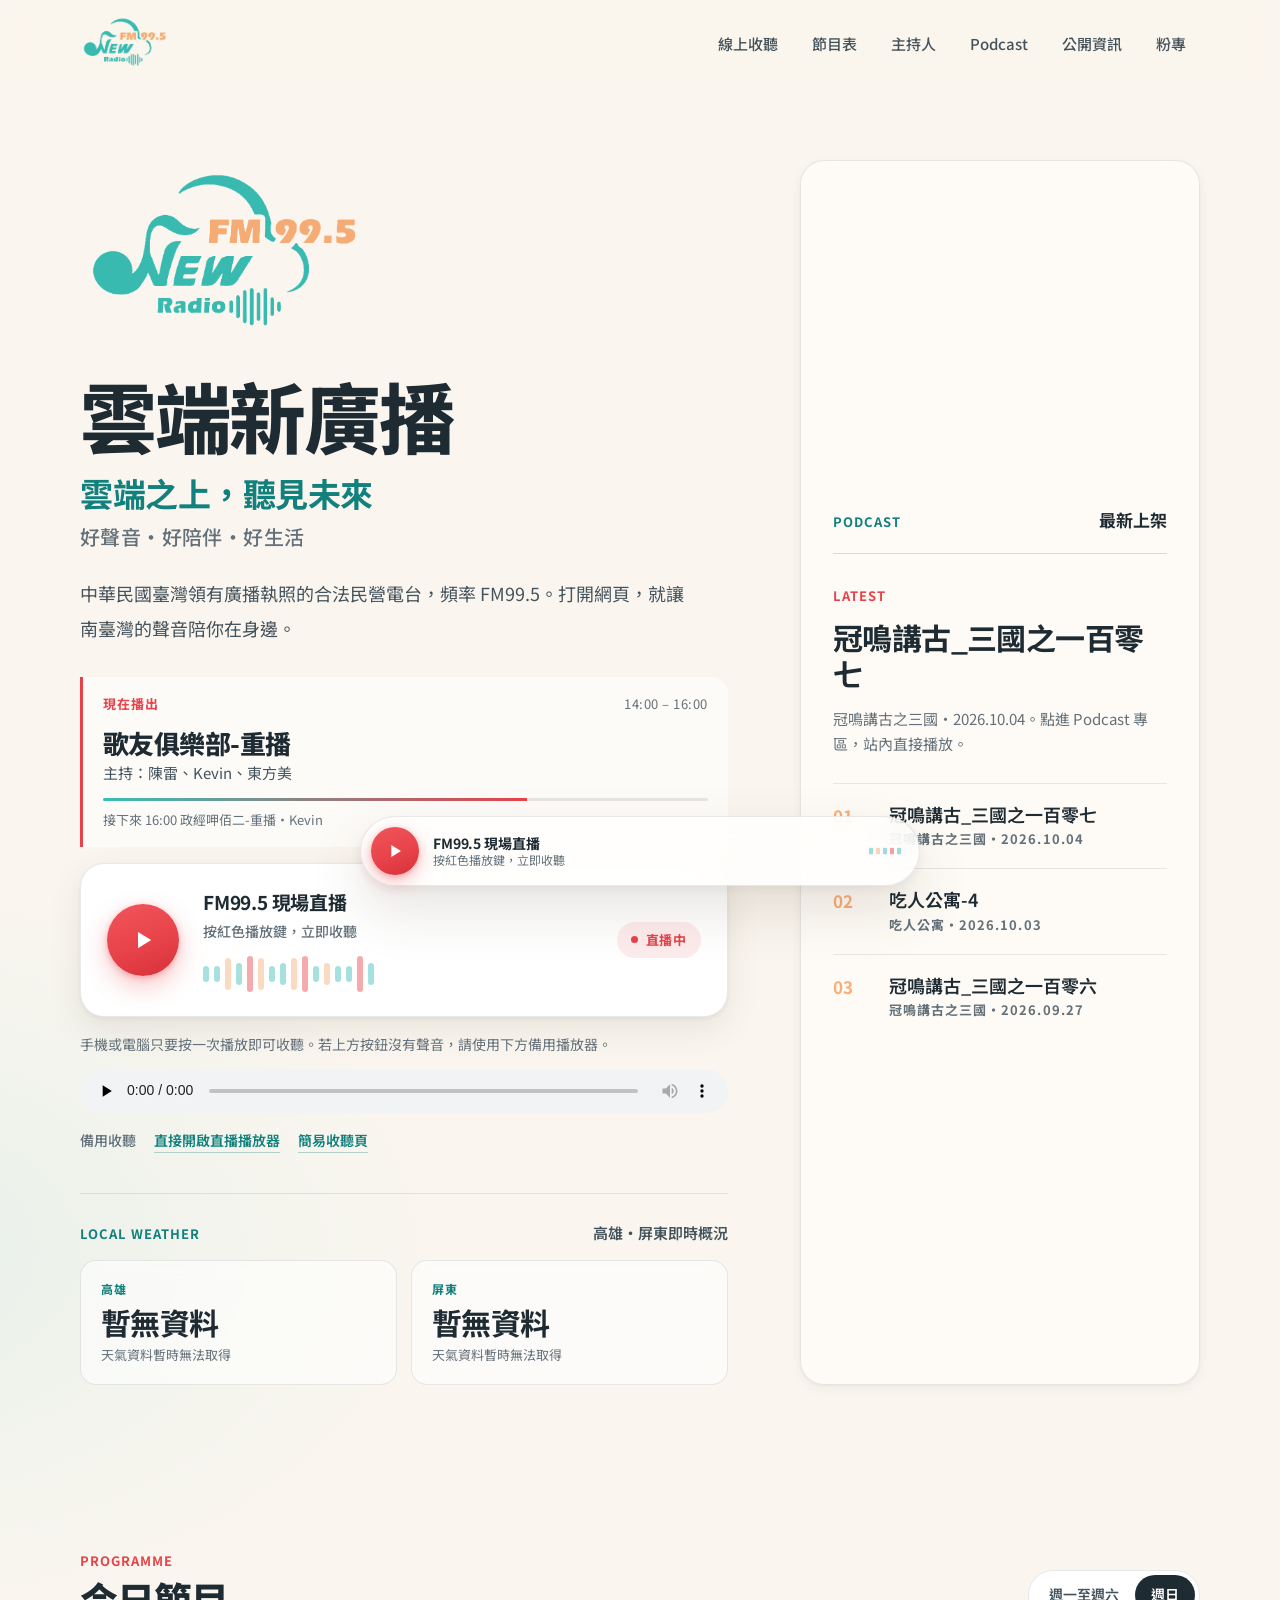
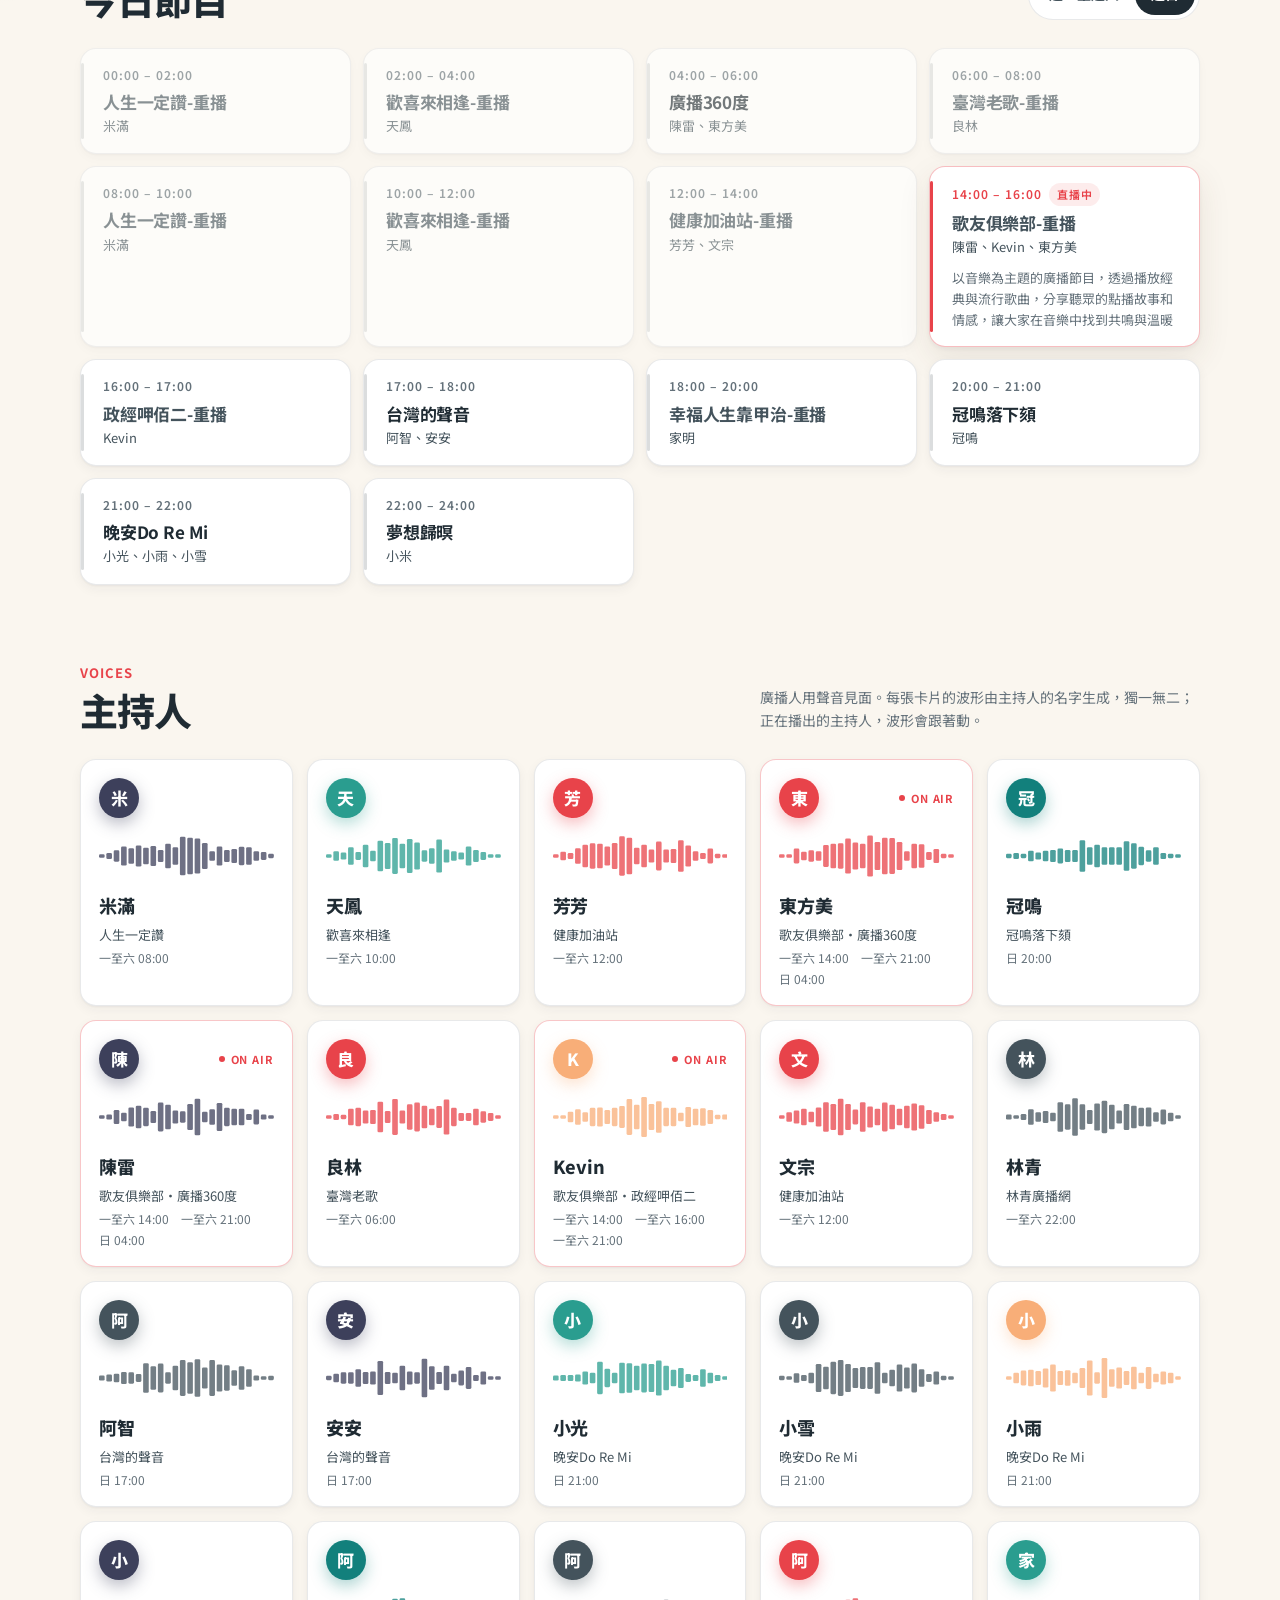
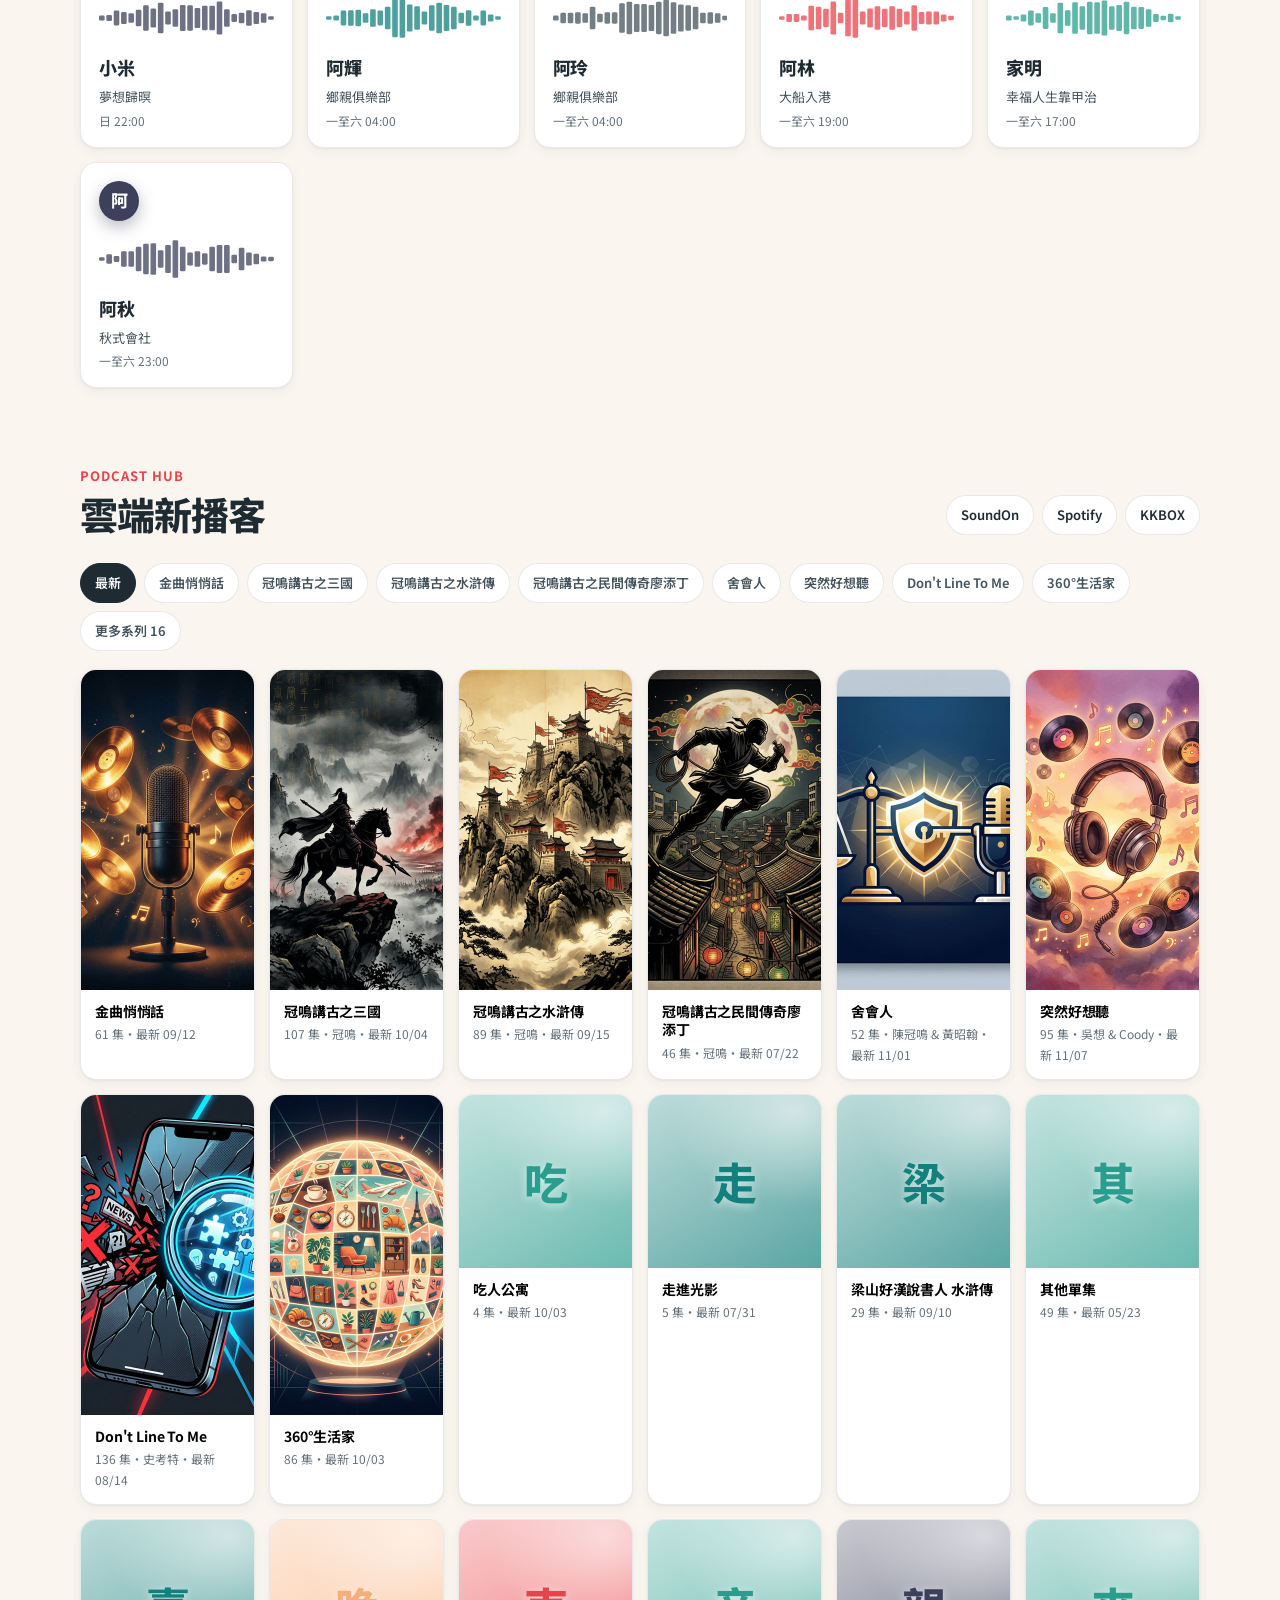
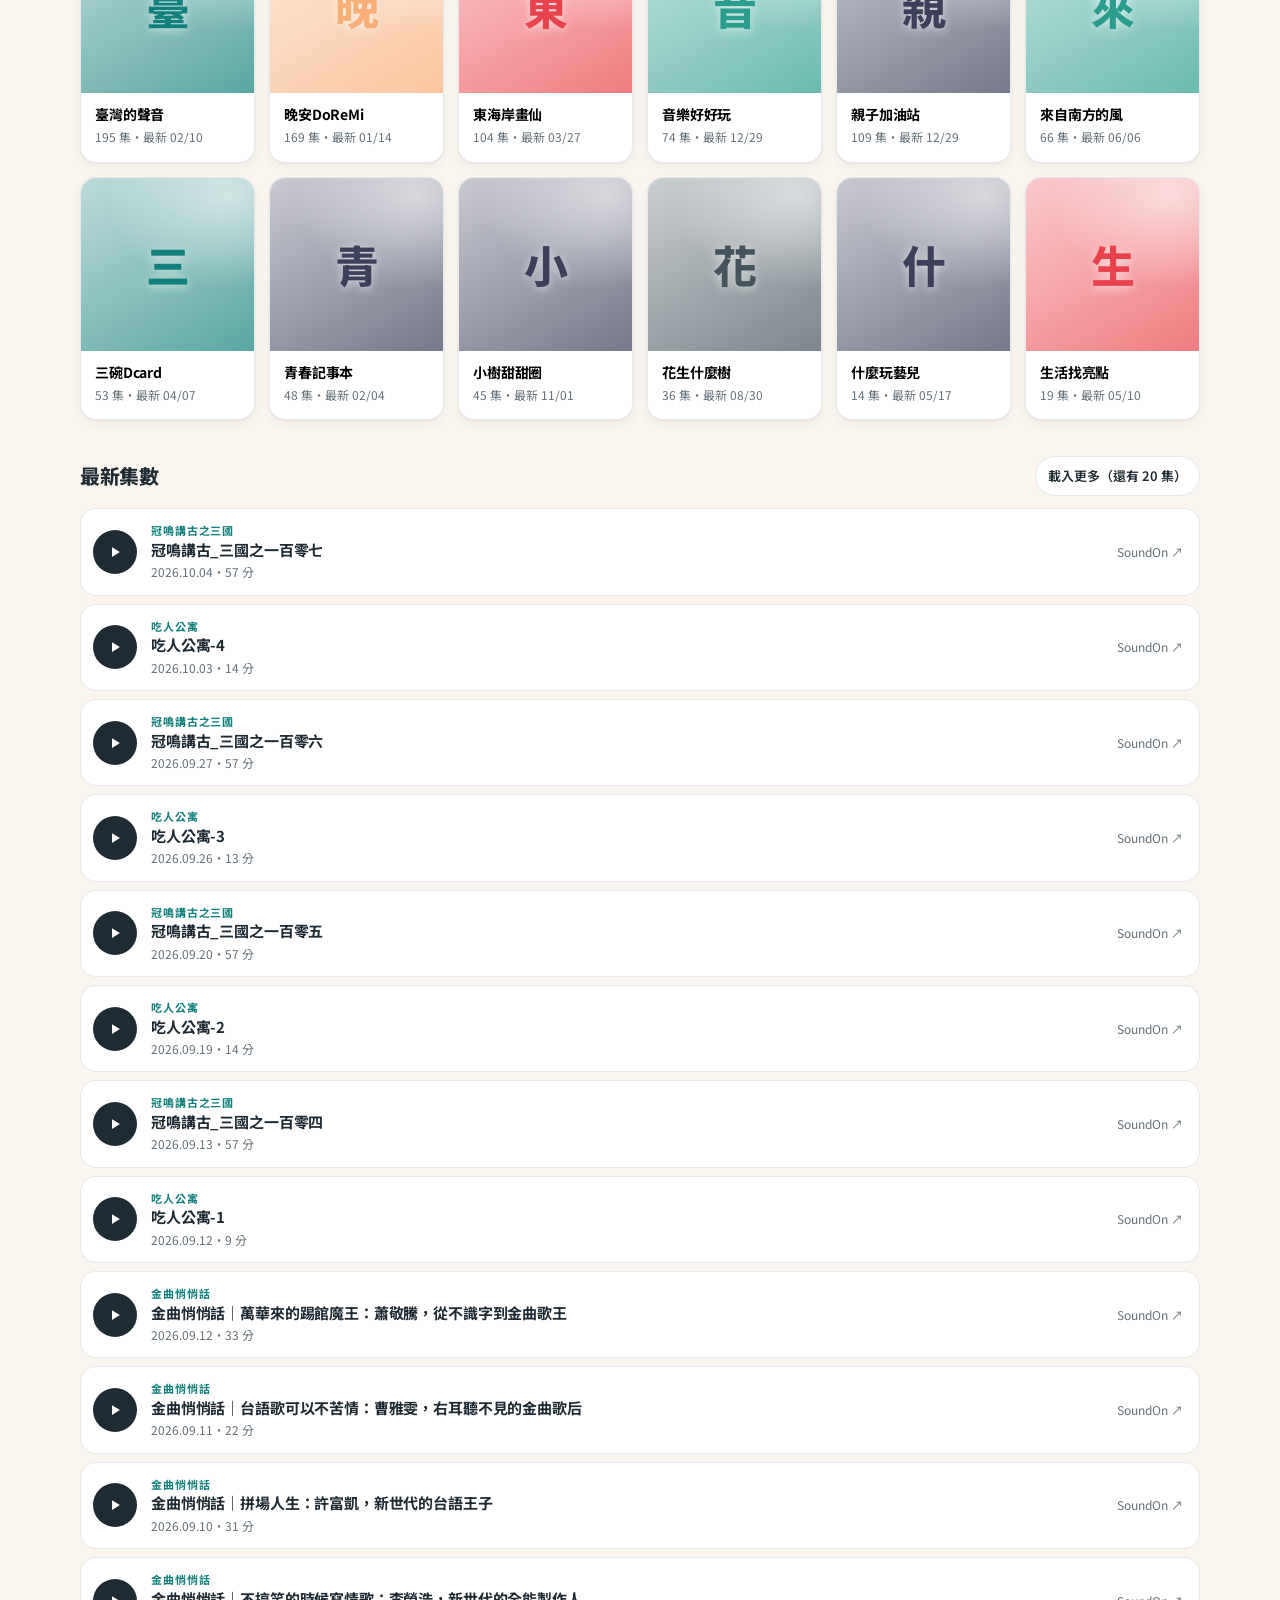
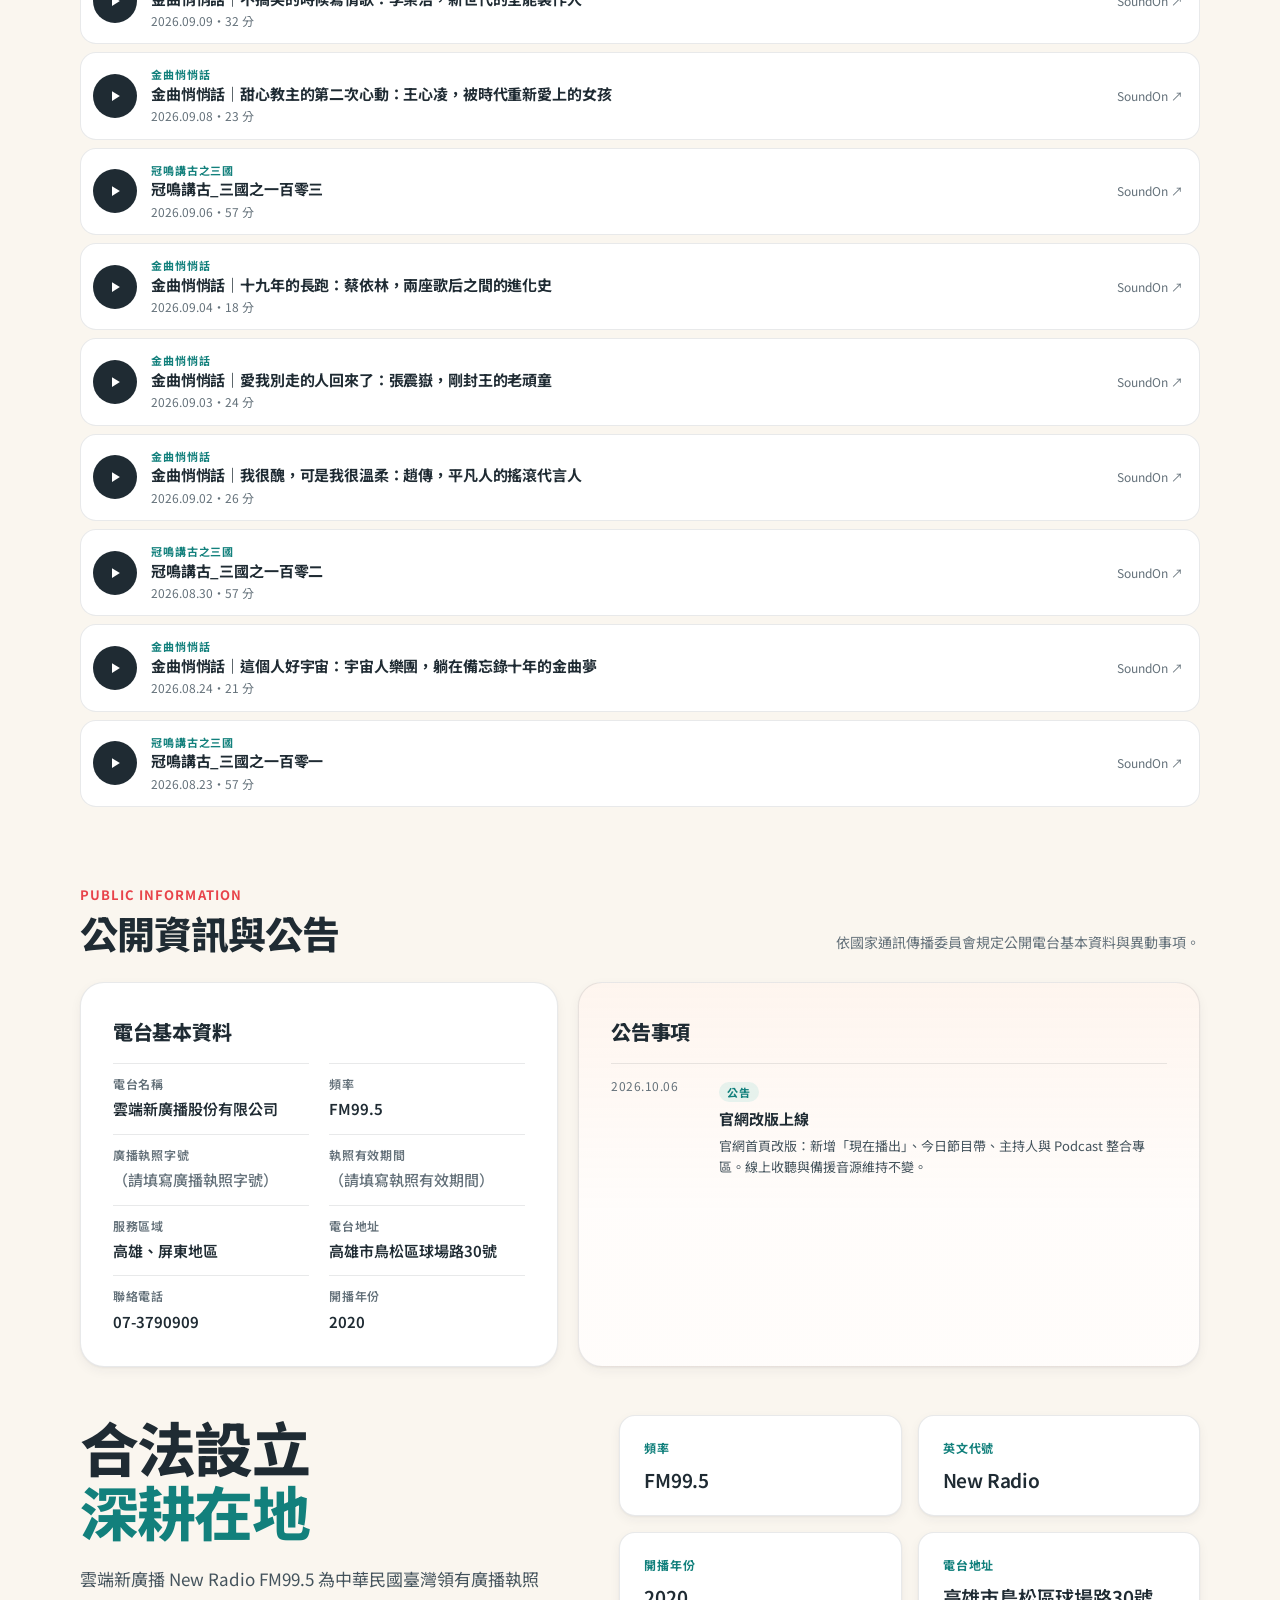
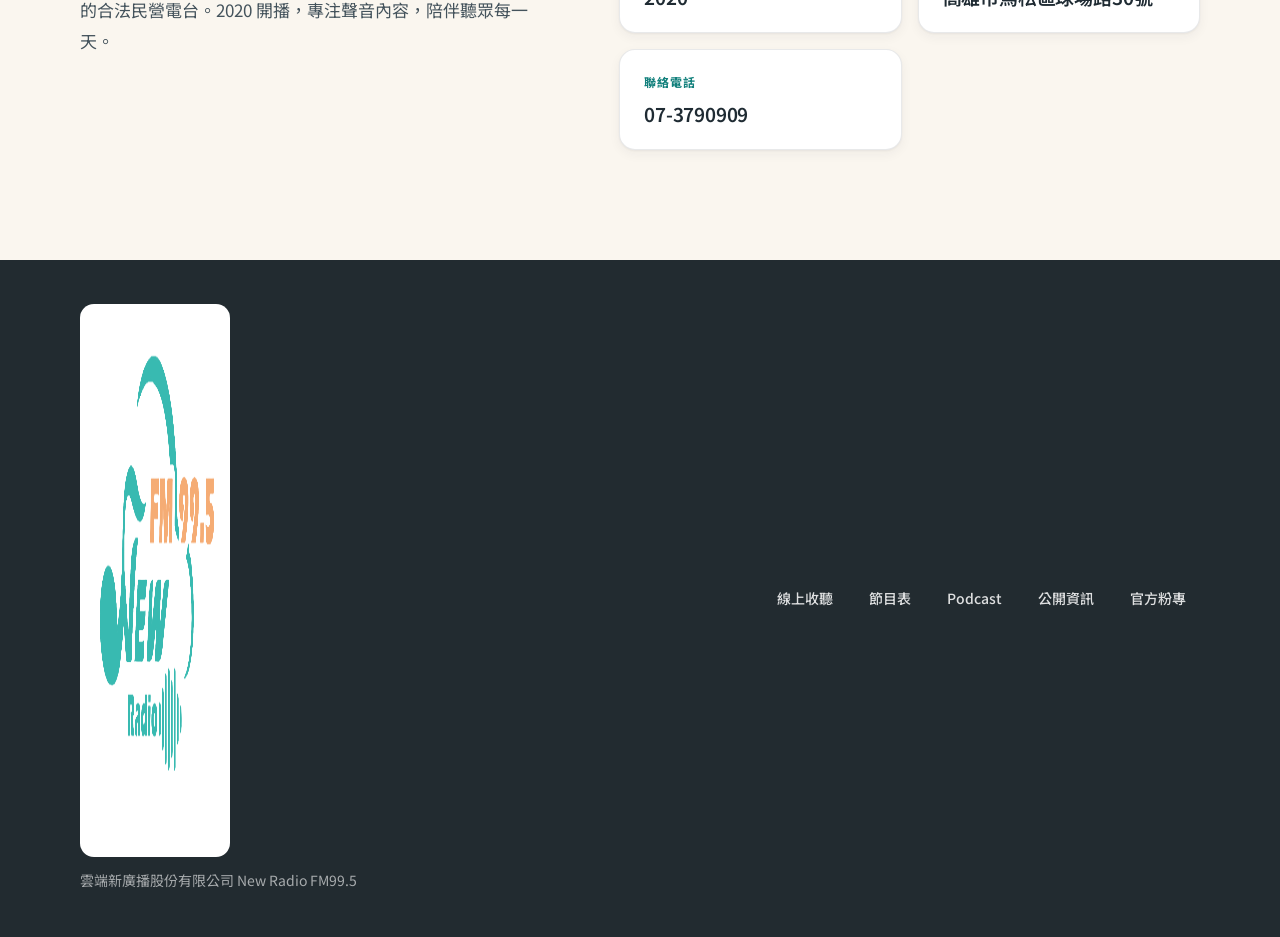
==== newradio-site/index.html @ 2667b7e4 "feat(newradio-site): redesigned FM99.5 homepage — now playing, programme, hosts, podcast hub, public" ====
<!doctype html>
<html lang="zh-Hant-TW">
<head>
  <meta charset="utf-8">
  <meta name="viewport" content="width=device-width, initial-scale=1, viewport-fit=cover">
  <meta name="theme-color" content="#faf6ef">
  <link rel="canonical" href="https://www.newradio.com.tw/">
  <title>雲端新廣播 FM99.5｜New Radio 線上收聽、節目表、Podcast</title>
  <meta name="description" content="雲端新廣播 New Radio FM99.5，臺灣合法民營廣播電台。線上收聽現場直播、查看今日節目與主持人、收聽雲端新播客全部節目。">
  <meta property="og:title" content="雲端新廣播 FM99.5｜New Radio">
  <meta property="og:description" content="好聲音、好陪伴、好生活。線上收聽、節目表、Podcast 一站到齊。">
  <meta property="og:type" content="website">
  <meta property="og:url" content="https://www.newradio.com.tw/">
  <meta property="og:image" content="https://www.newradio.com.tw/assets/newradio-logo.png">
  <link rel="icon" href="assets/favicon.png">
  <link rel="apple-touch-icon" href="assets/newradio-logo.png">
  <link rel="manifest" href="manifest.webmanifest">
  <link rel="preload" as="image" href="assets/newradio-logo.png">
  <link rel="preload" as="fetch" href="data/schedule.json" crossorigin="anonymous">
  <link rel="preconnect" href="https://fonts.googleapis.com">
  <link rel="preconnect" href="https://fonts.gstatic.com" crossorigin>
  <link rel="stylesheet" href="https://fonts.googleapis.com/css2?family=Noto+Sans+TC:wght@400;500;600;700;800&display=swap">
  <link rel="stylesheet" href="css/newradio.css?v=20261006">
  <link rel="stylesheet" href="css/newradio-kit.css?v=20261006">
  <link rel="stylesheet" href="css/site.css?v=20261006">
</head>
<body>
  <a class="skip-link" href="#listen">跳至線上收聽</a>

  <header class="site-header">
    <a class="brand" href="#top" aria-label="雲端新廣播首頁">
      <img src="assets/newradio-logo.png" alt="New Radio FM99.5 雲端新廣播" width="801" height="553" decoding="async">
    </a>
    <nav class="nav-links" aria-label="主要導覽">
      <a href="#listen">線上收聽</a>
      <a href="#schedule">節目表</a>
      <a href="#hosts">主持人</a>
      <a href="#podcast">Podcast</a>
      <a href="#notices">公開資訊</a>
      <a href="https://www.facebook.com/newradio995" target="_blank" rel="noopener">粉專</a>
    </nav>
  </header>

  <main id="top">
    <!-- ===================== Hero：收聽優先 ===================== -->
    <section class="hero section-shell" aria-labelledby="hero-title">
      <div class="hero-copy">
        <img class="hero-logo" src="assets/newradio-logo.png" alt="New Radio FM99.5" width="801" height="553" decoding="async">
        <h1 id="hero-title" data-split data-split-delay="120ms" data-split-stagger="60ms">雲端新廣播</h1>
        <p class="slogan" data-split data-split-delay="520ms" data-split-stagger="40ms">雲端之上，聽見未來</p>
        <p class="sub-slogan">好聲音・好陪伴・好生活</p>
        <p class="hero-lead">中華民國臺灣領有廣播執照的合法民營電台，頻率 FM99.5。打開網頁，就讓南臺灣的聲音陪你在身邊。</p>

        <!-- 現在播出（由 site.js 依 data/schedule.json 與台北時間填入；讀不到就隱藏） -->
        <div class="now-playing" data-now hidden>
          <div class="now-head">
            <span class="section-kicker">現在播出</span>
            <span class="now-time" data-now-time></span>
          </div>
          <strong class="now-title" data-now-title></strong>
          <span class="now-hosts" data-now-hosts></span>
          <div class="now-progress" aria-hidden="true"><span data-now-bar></span></div>
          <small class="now-next" data-now-next></small>
        </div>

        <section class="radio-player" id="listen" aria-label="雲端新廣播線上收聽播放器">
          <button class="play-button" type="button" data-play aria-label="播放線上直播">
            <svg viewBox="0 0 24 24" aria-hidden="true">
              <path class="play-icon" d="M8 5.5v13l10.5-6.5L8 5.5z"></path>
              <path class="pause-icon" d="M7 5.5h3.5v13H7v-13zm6.5 0H17v13h-3.5v-13z"></path>
            </svg>
          </button>
          <div class="player-main">
            <div class="player-title">
              <strong>FM99.5 現場直播</strong>
              <span data-status aria-live="polite">按紅色播放鍵，立即收聽</span>
            </div>
            <div class="player-bars" aria-hidden="true">
              <span></span><span></span><span></span><span></span><span></span><span></span>
              <span></span><span></span><span></span><span></span><span></span><span></span>
              <span></span><span></span><span></span><span></span>
            </div>
          </div>
          <span class="on-air">直播中</span>
          <audio data-audio preload="none" src="https://live.arthur.com.tw/"></audio>
        </section>

        <p class="listen-note">手機或電腦只要按一次播放即可收聽。若上方按鈕沒有聲音，請使用下方備用播放器。</p>
        <audio class="native-player" controls preload="none" src="https://live.arthur.com.tw/">
          您的瀏覽器不支援線上播放，請使用下方直播音源連結。
        </audio>
        <div class="stream-row">
          <span>備用收聽</span>
          <a href="https://live.arthur.com.tw/" target="_blank" rel="noopener">直接開啟直播播放器</a>
          <a href="listen.html" target="_blank" rel="noopener">簡易收聽頁</a>
        </div>

        <section class="weather-now" aria-label="高雄屏東即時天氣概況">
          <div class="weather-head">
            <span>LOCAL WEATHER</span>
            <strong>高雄・屏東即時概況</strong>
          </div>
          <div class="weather-grid" data-weather>
            <article>
              <span>高雄</span>
              <strong data-weather-temp="kaohsiung">讀取中</strong>
              <small data-weather-desc="kaohsiung">正在取得即時天氣</small>
            </article>
            <article>
              <span>屏東</span>
              <strong data-weather-temp="pingtung">讀取中</strong>
              <small data-weather-desc="pingtung">正在取得即時天氣</small>
            </article>
          </div>
        </section>
      </div>

      <div class="editorial-panel" aria-label="Podcast 與內容入口">
        <div class="editorial-head">
          <span>Podcast</span>
          <strong>最新上架</strong>
        </div>
        <a class="feature-story" href="#podcast" data-feature-podcast>
          <span>Latest</span>
          <h2>雲端新播客，全部節目一站收齊。</h2>
          <p>1,600 多集內容，直播之外，照自己的步調慢慢聽。</p>
        </a>
        <div class="story-list" data-podcast-list>
          <a href="#podcast"><span>01</span><strong>最新集數讀取中</strong><small>Latest Episodes</small></a>
        </div>
      </div>
    </section>

    <!-- ===================== 今日節目帶 ===================== -->
    <section class="section-shell schedule-section" id="schedule" aria-labelledby="schedule-title">
      <div class="section-head">
        <div>
          <span class="section-kicker">PROGRAMME</span>
          <h2 id="schedule-title">今日節目</h2>
        </div>
        <div class="day-switch" role="tablist" aria-label="選擇星期">
          <button type="button" role="tab" data-day="weekday" aria-selected="true">週一至週六</button>
          <button type="button" role="tab" data-day="sunday" aria-selected="false">週日</button>
        </div>
      </div>
      <div class="timeline" data-timeline>
        <p class="data-fallback">節目表讀取中。完整節目表亦可至 <a href="https://www.newradio.com.tw/ForApp/%E7%AF%80%E7%9B%AE%E5%96%AE/%E9%9B%B2%E7%AB%AF%E6%96%B0%E7%AF%80%E7%9B%AE%E8%A1%A8/">節目表頁面</a> 查看。</p>
      </div>
    </section>

    <!-- ===================== 主持人：聲紋卡 ===================== -->
    <section class="section-shell hosts-section" id="hosts" aria-labelledby="hosts-title">
      <div class="section-head">
        <div>
          <span class="section-kicker">VOICES</span>
          <h2 id="hosts-title">主持人</h2>
        </div>
        <p class="section-note">廣播人用聲音見面。每張卡片的波形由主持人的名字生成，獨一無二；正在播出的主持人，波形會跟著動。</p>
      </div>
      <div class="host-grid" data-hosts></div>
    </section>

    <!-- ===================== Podcast Hub ===================== -->
    <section class="section-shell podcast-section" id="podcast" aria-labelledby="podcast-title">
      <div class="section-head">
        <div>
          <span class="section-kicker">PODCAST HUB</span>
          <h2 id="podcast-title">雲端新播客</h2>
        </div>
        <div class="podcast-links">
          <a href="https://player.soundon.fm/p/049a45ff-4d3f-484a-9ee8-34ab791e17e9" target="_blank" rel="noopener">SoundOn</a>
          <a href="https://open.spotify.com/show/3bbpPQCgpPt67Ynnyu1zrX" target="_blank" rel="noopener">Spotify</a>
          <a href="https://podcast.kkbox.com/tw/channel/KtAdo76NqwOGIryURY" target="_blank" rel="noopener">KKBOX</a>
        </div>
      </div>

      <div class="podcast-player paper-card" data-pod-player hidden aria-label="Podcast 播放器">
        <img class="pod-cover" data-pod-cover alt="" width="72" height="72">
        <div class="pod-main">
          <span class="section-kicker" data-pod-show></span>
          <strong data-pod-title></strong>
          <div class="pod-controls">
            <button type="button" class="pod-btn" data-pod-back aria-label="倒退 15 秒">−15s</button>
            <button type="button" class="play-button pod-play" data-pod-toggle aria-label="播放">
              <svg viewBox="0 0 24 24" aria-hidden="true">
                <path class="play-icon" d="M8 5.5v13l10.5-6.5L8 5.5z"></path>
                <path class="pause-icon" d="M7 5.5h3.5v13H7v-13zm6.5 0H17v13h-3.5v-13z"></path>
              </svg>
            </button>
            <button type="button" class="pod-btn" data-pod-fwd aria-label="快轉 30 秒">+30s</button>
            <input type="range" class="pod-seek" data-pod-seek min="0" max="1000" value="0" aria-label="播放進度">
            <span class="pod-time" data-pod-time>0:00 / 0:00</span>
          </div>
        </div>
        <a class="pod-open" data-pod-open href="#" target="_blank" rel="noopener">在 SoundOn 開啟</a>
        <audio data-pod-audio preload="none"></audio>
      </div>

      <div class="show-tabs" role="tablist" aria-label="選擇節目" data-show-tabs>
        <button type="button" role="tab" data-show="all" aria-selected="true">最新</button>
      </div>

      <div class="show-grid" data-show-grid aria-label="節目列表"></div>

      <div class="episode-head">
        <h3 data-episode-title>最新集數</h3>
        <button type="button" class="pod-btn" data-episode-more hidden>載入更多</button>
      </div>
      <ol class="episode-list" data-episode-list>
        <li class="data-fallback">集數讀取中。亦可直接前往 <a href="https://player.soundon.fm/p/049a45ff-4d3f-484a-9ee8-34ab791e17e9" target="_blank" rel="noopener">SoundOn 收聽</a>。</li>
      </ol>
    </section>

    <!-- ===================== 公開資訊（NCC） ===================== -->
    <section class="section-shell notices-section" id="notices" aria-labelledby="notices-title">
      <div class="section-head">
        <div>
          <span class="section-kicker">PUBLIC INFORMATION</span>
          <h2 id="notices-title">公開資訊與公告</h2>
        </div>
        <p class="section-note">依國家通訊傳播委員會規定公開電台基本資料與異動事項。</p>
      </div>
      <div class="notices-grid">
        <article class="paper-card">
          <h3>電台基本資料</h3>
          <dl class="station-facts" data-station></dl>
        </article>
        <article class="paper-card peach">
          <h3>公告事項</h3>
          <ol class="notice-list" data-notices>
            <li class="data-fallback">公告讀取中。</li>
          </ol>
        </article>
      </div>
    </section>

    <!-- ===================== 關於 ===================== -->
    <section class="about-section section-shell" id="about" aria-labelledby="about-title">
      <div>
        <h2 id="about-title"><span>合法設立</span><span>深耕在地</span></h2>
        <p>雲端新廣播 New Radio FM99.5 為中華民國臺灣領有廣播執照的合法民營電台。2020 開播，專注聲音內容，陪伴聽眾每一天。</p>
      </div>
      <dl>
        <div><dt>頻率</dt><dd>FM99.5</dd></div>
        <div><dt>英文代號</dt><dd>New Radio</dd></div>
        <div><dt>開播年份</dt><dd>2020</dd></div>
        <div><dt>電台地址</dt><dd>高雄市鳥松區球場路30號</dd></div>
        <div><dt>聯絡電話</dt><dd><a href="tel:+88673790909">07-3790909</a></dd></div>
      </dl>
    </section>
  </main>

  <footer class="site-footer">
    <div class="section-shell footer-inner">
      <div>
        <img src="assets/newradio-logo.png" alt="New Radio FM99.5 雲端新廣播" width="801" height="553" loading="lazy" decoding="async">
        <p>雲端新廣播股份有限公司 New Radio FM99.5</p>
      </div>
      <nav aria-label="頁尾連結">
        <a href="#listen">線上收聽</a>
        <a href="#schedule">節目表</a>
        <a href="#podcast">Podcast</a>
        <a href="#notices">公開資訊</a>
        <a href="https://www.facebook.com/newradio995" target="_blank" rel="noopener">官方粉專</a>
      </nav>
    </div>
  </footer>

  <script src="js/newradio.js?v=20260507-live-relay"></script>
  <script src="js/ui.js?v=20260921-polish" defer></script>
  <script src="js/newradio-kit.js?v=20261006" defer></script>
  <script src="js/site.js?v=20261006" defer></script>
</body>
</html>
---- newradio-site/css/newradio.css ----
/* ==========================================================================
   雲端新廣播 New Radio FM99.5 — 2026-09 質感改版
   設計原則（apple-design skill，非模仿 Apple 官網）：
   - 字距與行高隨字級變化：大標負字距緊行高，小標微正字距，內文歸零
   - 材質分層：半透明頂欄 + 柔和多層陰影，取代粗框硬陰影
   - 互動回饋落在 pointer-down（:active 立即縮放），不等 click
   - 過場一律可被下一個狀態接手（transition 作用於 transform/opacity）
   - prefers-reduced-motion / reduced-transparency / contrast 三訊號皆有對應
   ========================================================================== */

:root {
  --paper: #faf6ef;
  --surface: #ffffff;
  --ink: #1f2b33;
  --ink-soft: #44535c;
  --muted: #64717a; /* 白底與紙底皆過 WCAG AA（4.5:1） */
  --mint: #39bdb7;
  --mint-dark: #12807c;
  --mint-tint: rgba(57, 189, 183, .10);
  --peach: #f8ae78;
  --peach-tint: rgba(248, 174, 120, .16);
  --red: #e8434a;
  --line: rgba(31, 43, 51, .10);
  --line-strong: rgba(31, 43, 51, .16);

  /* 多層柔和陰影：低擴散貼地層 + 高擴散環境層 */
  --shadow-sm: 0 1px 2px rgba(31, 43, 51, .05), 0 4px 12px rgba(31, 43, 51, .05);
  --shadow-md: 0 2px 4px rgba(31, 43, 51, .05), 0 12px 32px rgba(82, 61, 42, .10);
  --shadow-lg: 0 4px 8px rgba(31, 43, 51, .05), 0 24px 56px rgba(82, 61, 42, .14);

  /* 近似臨界阻尼彈簧的減速曲線：起步快、收尾長，無回彈 */
  --ease-spring: cubic-bezier(.22, 1, .36, 1);
  --radius-lg: 24px;
  --radius-md: 16px;
}

* {
  box-sizing: border-box;
}

html {
  scroll-behavior: smooth;
  scroll-padding-top: 104px;
}

body {
  margin: 0;
  background:
    radial-gradient(1100px 520px at 88% -6%, var(--peach-tint), transparent 62%),
    radial-gradient(1000px 620px at -12% 14%, var(--mint-tint), transparent 60%),
    var(--paper);
  color: var(--ink);
  font-family: "Noto Sans TC", "PingFang TC", "Microsoft JhengHei", system-ui, -apple-system, sans-serif;
  font-size: 17px;
  line-height: 1.7;
  -webkit-font-smoothing: antialiased;
  text-rendering: optimizeLegibility;
}

a {
  color: inherit;
  text-decoration: none;
}

::selection {
  background: rgba(57, 189, 183, .25);
}

.section-shell {
  width: min(1120px, calc(100% - 48px));
  margin: 0 auto;
}

/* --------------------------------------------------------------------------
   小型節標（kicker）：小字級配微正字距，提升小字可讀性
   -------------------------------------------------------------------------- */
.section-kicker,
.editorial-head span,
.feature-story span,
.entry-strip span,
.weather-head span,
.weather-grid span,
.story-list small,
.about-section dt {
  font-size: 13px;
  font-weight: 700;
  letter-spacing: .08em;
  text-transform: uppercase;
}

/* --------------------------------------------------------------------------
   頂欄：半透明材質浮在內容之上；捲動後才浮現邊緣陰影（scroll edge effect）
   -------------------------------------------------------------------------- */
.site-header {
  position: sticky;
  top: 0;
  z-index: 20;
  display: flex;
  align-items: center;
  justify-content: space-between;
  gap: 28px;
  padding: 14px max(24px, calc((100vw - 1120px) / 2));
  background: rgba(250, 246, 239, .72);
  backdrop-filter: blur(20px) saturate(180%);
  -webkit-backdrop-filter: blur(20px) saturate(180%);
  box-shadow: 0 1px 0 rgba(31, 43, 51, 0), 0 8px 24px rgba(31, 43, 51, 0);
  transition: box-shadow .5s var(--ease-spring);
}

.site-header.is-scrolled {
  box-shadow: 0 1px 0 rgba(31, 43, 51, .07), 0 8px 24px rgba(31, 43, 51, .06);
}

.brand {
  display: block;
  border-radius: 10px;
  transition: transform .4s var(--ease-spring);
}

.brand:active {
  transform: scale(.97);
}

.brand img {
  display: block;
  height: 60px;
  width: auto;
}

.nav-links {
  display: flex;
  align-items: center;
  gap: 6px;
  color: var(--ink-soft);
  font-size: 15px;
  font-weight: 500;
}

.nav-links a {
  padding: 8px 14px;
  border-radius: 999px;
  transition: background-color .35s var(--ease-spring), color .35s var(--ease-spring), transform .35s var(--ease-spring);
}

.nav-links a:hover,
.nav-links a:focus-visible {
  color: var(--mint-dark);
  background: rgba(57, 189, 183, .12);
}

.nav-links a:active {
  transform: scale(.95);
}

/* --------------------------------------------------------------------------
   Hero：大標負字距、緊行高；層級靠字重＋字級＋行高一起建立
   -------------------------------------------------------------------------- */
.hero {
  display: grid;
  grid-template-columns: minmax(0, 1fr) 400px;
  gap: 72px;
  align-items: center;
  padding: 72px 0 88px;
}

.hero-logo {
  width: min(280px, 64vw);
  height: auto;
  display: block;
  margin: 0 0 22px;
}

.hero h1 {
  margin: 0;
  color: var(--ink);
  font-size: clamp(46px, 6vw, 82px);
  line-height: 1.04;
  font-weight: 800;
  letter-spacing: -.03em;
}

.slogan {
  margin: 18px 0 0;
  color: var(--mint-dark);
  font-size: clamp(22px, 2.6vw, 33px);
  line-height: 1.25;
  font-weight: 700;
  letter-spacing: -.015em;
}

.sub-slogan {
  margin: 6px 0 0;
  color: var(--muted);
  font-size: clamp(16px, 1.7vw, 20px);
  font-weight: 500;
  letter-spacing: .02em;
}

.hero-lead {
  max-width: 620px;
  margin: 22px 0 0;
  color: var(--ink-soft);
  font-size: 18px;
  line-height: 1.75;
  font-weight: 400;
}

/* --------------------------------------------------------------------------
   播放器：整站唯一主角。白色浮起卡片＋彩色光暈的紅色播放鍵，
   按下瞬間縮放（回饋在 pointer-down，不在 release）
   -------------------------------------------------------------------------- */
.radio-player {
  display: grid;
  grid-template-columns: 76px 1fr auto;
  gap: 20px;
  align-items: center;
  width: 100%;
  max-width: 680px;
  margin-top: 36px;
  padding: 22px 26px;
  border: 1px solid var(--line);
  border-radius: var(--radius-lg);
  background: var(--surface);
  box-shadow: var(--shadow-md);
  transition: box-shadow .5s var(--ease-spring), transform .5s var(--ease-spring);
}

.radio-player:hover {
  box-shadow: var(--shadow-lg);
}

.play-button {
  display: grid;
  place-items: center;
  width: 72px;
  height: 72px;
  border: 0;
  border-radius: 50%;
  color: #fff;
  background: linear-gradient(160deg, #f0555b, var(--red) 55%, #d63038);
  box-shadow: 0 2px 6px rgba(232, 67, 74, .35), 0 10px 26px rgba(232, 67, 74, .30);
  cursor: pointer;
  transition: transform .35s var(--ease-spring), box-shadow .35s var(--ease-spring);
  touch-action: manipulation;
}

.play-button:hover {
  transform: scale(1.05);
  box-shadow: 0 3px 8px rgba(232, 67, 74, .35), 0 14px 34px rgba(232, 67, 74, .36);
}

/* 按下瞬間就縮：transition 只給 100ms，回饋不能遲到 */
.play-button:active {
  transform: scale(.92);
  transition-duration: .1s;
}

.play-button:focus-visible {
  outline: 3px solid rgba(232, 67, 74, .4);
  outline-offset: 3px;
}

.play-button svg {
  width: 30px;
  height: 30px;
  fill: currentColor;
}

.pause-icon,
.is-playing .play-icon {
  display: none;
}

.is-playing .pause-icon {
  display: block;
}

.player-title {
  display: flex;
  align-items: flex-start;
  flex-direction: column;
  gap: 2px;
}

.player-title strong {
  color: var(--ink);
  font-size: 19px;
  font-weight: 700;
  letter-spacing: -.01em;
}

.player-title span {
  color: var(--muted);
  font-size: 14px;
  font-weight: 500;
  transition: color .3s ease;
}

.is-playing .player-title span {
  color: var(--mint-dark);
}

.player-bars {
  display: flex;
  align-items: center;
  gap: 5px;
  height: 40px;
  margin-top: 10px;
}

.player-bars span {
  width: 6px;
  height: 16px;
  border-radius: 3px;
  background: var(--mint);
  opacity: .45;
  animation: radioBars 1.35s ease-in-out infinite;
  animation-play-state: paused;
  transition: opacity .6s ease;
}

.player-bars span:nth-child(3n) { height: 32px; background: var(--peach); animation-delay: -.4s; }
.player-bars span:nth-child(4n) { height: 22px; animation-delay: -.9s; }
.player-bars span:nth-child(5n) { height: 36px; background: var(--red); animation-delay: -.6s; }
.player-bars span:nth-child(2n) { animation-delay: -1.1s; }

.is-playing .player-bars span {
  opacity: 1;
  animation-play-state: running;
}

/* 暫停時音波條回到靜止高度，不要凍結在伸縮到一半的畫格 */
.radio-player:not(.is-playing) .player-bars span {
  animation: none;
}

@keyframes radioBars {
  0%, 100% { transform: scaleY(.55); }
  50% { transform: scaleY(1); }
}

.on-air {
  display: inline-flex;
  align-items: center;
  gap: 8px;
  padding: 7px 14px;
  border-radius: 999px;
  background: rgba(232, 67, 74, .10);
  color: var(--red);
  font-size: 13px;
  font-weight: 700;
  letter-spacing: .06em;
  white-space: nowrap;
}

.on-air::before {
  content: "";
  width: 7px;
  height: 7px;
  border-radius: 50%;
  background: var(--red);
  animation: onAirPulse 2.2s ease-in-out infinite;
}

@keyframes onAirPulse {
  0%, 100% { opacity: 1; transform: scale(1); }
  50% { opacity: .45; transform: scale(.8); }
}

.listen-note {
  max-width: 680px;
  margin: 16px 0 0;
  color: var(--muted);
  font-size: 14px;
  font-weight: 400;
}

.native-player {
  display: block;
  width: min(680px, 100%);
  height: 44px;
  margin-top: 12px;
  border-radius: 12px;
}

.stream-row {
  display: flex;
  flex-wrap: wrap;
  gap: 10px 18px;
  align-items: center;
  margin-top: 16px;
  color: var(--muted);
  font-size: 14px;
}

.stream-row span {
  color: var(--muted);
  font-weight: 500;
}

.stream-row a {
  color: var(--mint-dark);
  font-weight: 600;
  border-bottom: 1px solid rgba(18, 128, 124, .3);
  transition: border-color .3s ease, color .3s ease;
}

.stream-row a:hover {
  color: var(--ink);
  border-color: currentColor;
}

/* --------------------------------------------------------------------------
   天氣：卡片內的次級資訊，用留白與細分隔線收斂，不與播放器搶焦點
   -------------------------------------------------------------------------- */
.weather-now {
  max-width: 680px;
  margin-top: 40px;
  padding-top: 26px;
  border-top: 1px solid var(--line);
}

.weather-head {
  display: flex;
  align-items: baseline;
  justify-content: space-between;
  gap: 16px;
  margin-bottom: 14px;
}

.weather-head span {
  color: var(--mint-dark);
}

.weather-head strong {
  color: var(--ink-soft);
  font-size: 15px;
  font-weight: 600;
}

.weather-grid {
  display: grid;
  grid-template-columns: repeat(2, minmax(0, 1fr));
  gap: 14px;
}

.weather-grid article {
  padding: 18px 20px;
  border: 1px solid var(--line);
  border-radius: var(--radius-md);
  background: rgba(255, 255, 255, .6);
  backdrop-filter: blur(8px);
  -webkit-backdrop-filter: blur(8px);
}

.weather-grid span,
.weather-grid small {
  display: block;
}

.weather-grid span {
  color: var(--mint-dark);
  font-size: 12px;
}

.weather-grid strong {
  display: block;
  margin-top: 6px;
  color: var(--ink);
  font-size: 30px;
  line-height: 1.15;
  font-weight: 700;
  letter-spacing: -.02em;
  font-variant-numeric: tabular-nums;
}

.weather-grid small {
  margin-top: 4px;
  color: var(--muted);
  font-size: 13px;
  font-weight: 400;
}

/* --------------------------------------------------------------------------
   右欄編輯面板：玻璃材質卡片，資訊靠行距與分隔線組織
   -------------------------------------------------------------------------- */
.editorial-panel {
  align-self: stretch;
  display: flex;
  flex-direction: column;
  justify-content: center;
  padding: 34px 32px;
  border: 1px solid var(--line);
  border-radius: var(--radius-lg);
  background: rgba(255, 255, 255, .55);
  backdrop-filter: blur(16px) saturate(160%);
  -webkit-backdrop-filter: blur(16px) saturate(160%);
  box-shadow: var(--shadow-sm);
}

.editorial-head {
  display: flex;
  align-items: baseline;
  justify-content: space-between;
  gap: 16px;
  padding: 0 0 18px;
  border-bottom: 1px solid var(--line-strong);
}

.editorial-head span {
  color: var(--mint-dark);
}

.editorial-head strong {
  color: var(--ink);
  font-size: 17px;
  font-weight: 700;
}

.feature-story {
  display: block;
  padding: 26px 0;
  border-bottom: 1px solid var(--line);
  transition: opacity .3s ease;
}

.feature-story:active {
  opacity: .6;
  transition-duration: .1s;
}

.feature-story span {
  color: var(--red);
}

.feature-story h2 {
  margin: 10px 0 0;
  color: var(--ink);
  font-size: clamp(24px, 2.4vw, 30px);
  line-height: 1.22;
  font-weight: 700;
  letter-spacing: -.02em;
}

.feature-story p {
  margin: 14px 0 0;
  color: var(--muted);
  font-size: 15px;
  line-height: 1.7;
}

.story-list a {
  display: grid;
  grid-template-columns: 40px 1fr;
  gap: 0 16px;
  padding: 18px 0;
  border-bottom: 1px solid var(--line);
  transition: opacity .3s ease, transform .4s var(--ease-spring);
}

.story-list a:hover {
  transform: translateX(4px);
}

.story-list a:active {
  opacity: .6;
  transition-duration: .1s;
}

.story-list a:last-child {
  border-bottom: 0;
}

.story-list span {
  grid-row: span 2;
  color: var(--peach);
  font-size: 17px;
  font-weight: 700;
  font-variant-numeric: tabular-nums;
}

.story-list strong {
  color: var(--ink);
  font-size: 18px;
  line-height: 1.35;
  font-weight: 600;
}

.story-list small {
  color: var(--muted);
}

/* --------------------------------------------------------------------------
   入口列：四格等分卡片，hover 浮起、按下即縮
   -------------------------------------------------------------------------- */
.entry-strip {
  display: grid;
  grid-template-columns: repeat(4, minmax(0, 1fr));
  gap: 18px;
  margin-top: 8px;
}

.entry-strip a {
  display: grid;
  gap: 4px;
  align-content: start;
  min-height: 136px;
  padding: 24px 26px;
  border: 1px solid var(--line);
  border-radius: var(--radius-lg);
  background: var(--surface);
  box-shadow: var(--shadow-sm);
  transition: transform .5s var(--ease-spring), box-shadow .5s var(--ease-spring);
}

.entry-strip a:hover {
  transform: translateY(-4px);
  box-shadow: var(--shadow-md);
}

.entry-strip a:active {
  transform: translateY(-1px) scale(.98);
  transition-duration: .1s;
}

.entry-strip span {
  color: var(--mint-dark);
  font-size: 12px;
}

.entry-strip strong {
  margin-top: 6px;
  color: var(--ink);
  font-size: 22px;
  line-height: 1.3;
  font-weight: 700;
  letter-spacing: -.015em;
}

.entry-strip small {
  color: var(--muted);
  font-size: 14px;
  font-weight: 400;
}

/* --------------------------------------------------------------------------
   內容卡片區
   -------------------------------------------------------------------------- */
.feature-grid {
  display: grid;
  grid-template-columns: repeat(3, minmax(0, 1fr));
  gap: 22px;
  padding: 96px 0 48px;
}

.paper-card {
  min-height: 300px;
  padding: 32px;
  border: 1px solid var(--line);
  border-radius: var(--radius-lg);
  background: var(--surface);
  box-shadow: var(--shadow-sm);
  transition: transform .5s var(--ease-spring), box-shadow .5s var(--ease-spring);
}

.paper-card:hover {
  transform: translateY(-4px);
  box-shadow: var(--shadow-md);
}

.paper-card.mint {
  background: linear-gradient(180deg, rgba(57, 189, 183, .07), rgba(57, 189, 183, .02) 60%), var(--surface);
}

.paper-card.peach {
  background: linear-gradient(180deg, rgba(248, 174, 120, .12), rgba(248, 174, 120, .03) 60%), var(--surface);
}

.paper-card.wide {
  grid-column: 1 / -1;
  min-height: auto;
}

.section-kicker {
  margin-bottom: 8px;
  color: var(--red);
}

.paper-card h2 {
  margin: 0;
  color: var(--ink);
  font-size: 27px;
  line-height: 1.2;
  font-weight: 700;
  letter-spacing: -.02em;
}

.paper-card p {
  margin: 14px 0 0;
  color: var(--ink-soft);
  font-size: 16px;
  line-height: 1.75;
}

.paper-card > a {
  display: inline-flex;
  align-items: center;
  gap: 6px;
  margin-top: 24px;
  padding: 11px 20px;
  border-radius: 999px;
  background: var(--ink);
  color: #fff;
  font-size: 15px;
  font-weight: 600;
  transition: transform .35s var(--ease-spring), background-color .35s ease;
}

.paper-card > a::after {
  content: "→";
  font-weight: 400;
  transition: transform .35s var(--ease-spring);
}

.paper-card > a:hover {
  background: var(--mint-dark);
}

.paper-card > a:hover::after {
  transform: translateX(3px);
}

.paper-card > a:active {
  transform: scale(.96);
  transition-duration: .1s;
}

.podcast-latest {
  display: grid;
  grid-template-columns: repeat(3, minmax(0, 1fr));
  gap: 16px;
  margin-top: 22px;
}

.podcast-latest a {
  display: grid;
  grid-template-columns: 36px 1fr;
  gap: 14px;
  align-items: start;
  min-height: 120px;
  margin: 0;
  padding: 20px;
  border: 1px solid var(--line);
  border-radius: var(--radius-md);
  background: var(--paper);
  transition: transform .45s var(--ease-spring), box-shadow .45s var(--ease-spring), background-color .3s ease;
}

.podcast-latest a:hover {
  transform: translateY(-3px);
  background: var(--surface);
  box-shadow: var(--shadow-sm);
}

.podcast-latest a:active {
  transform: scale(.98);
  transition-duration: .1s;
}

.podcast-latest span {
  color: var(--peach);
  font-size: 17px;
  font-weight: 700;
  font-variant-numeric: tabular-nums;
}

.podcast-latest strong {
  display: block;
  color: var(--ink);
  font-size: 16px;
  line-height: 1.45;
  font-weight: 600;
}

.podcast-latest small {
  display: block;
  margin-top: 8px;
  color: var(--muted);
  font-size: 13px;
  font-weight: 400;
}

/* --------------------------------------------------------------------------
   關於電台
   -------------------------------------------------------------------------- */
.about-section {
  display: grid;
  grid-template-columns: .9fr 1.1fr;
  gap: 64px;
  align-items: start;
  padding: 48px 0 110px;
}

.about-section h2 {
  margin: 0;
  color: var(--ink);
  font-size: clamp(36px, 4.6vw, 60px);
  line-height: 1.08;
  font-weight: 800;
  letter-spacing: -.03em;
}

.about-section h2 span {
  display: block;
}

.about-section h2 span:last-child {
  color: var(--mint-dark);
}

.about-section p {
  margin: 22px 0 0;
  color: var(--ink-soft);
  font-size: 17px;
  line-height: 1.8;
}

.about-section dl {
  display: grid;
  grid-template-columns: repeat(2, minmax(0, 1fr));
  gap: 16px;
  margin: 0;
}

.about-section dl div {
  padding: 22px 24px;
  border: 1px solid var(--line);
  border-radius: var(--radius-md);
  background: var(--surface);
  box-shadow: var(--shadow-sm);
}

.about-section dt {
  color: var(--mint-dark);
  font-size: 12px;
}

.about-section dd {
  margin: 8px 0 0;
  color: var(--ink);
  font-size: 19px;
  line-height: 1.4;
  font-weight: 600;
  letter-spacing: -.01em;
}

/* --------------------------------------------------------------------------
   頁尾
   -------------------------------------------------------------------------- */
.site-footer {
  background: #222b30;
  color: rgba(255, 255, 255, .85);
}

.footer-inner {
  display: flex;
  justify-content: space-between;
  align-items: center;
  gap: 24px;
  padding: 44px 0;
}

.footer-inner img {
  display: block;
  width: 150px;
  margin-bottom: 12px;
  padding: 10px 14px;
  border-radius: 14px;
  background: #fff;
}

.footer-inner p {
  margin: 0;
  font-size: 14px;
  color: rgba(255, 255, 255, .6);
}

.footer-inner nav {
  display: flex;
  flex-wrap: wrap;
  justify-content: flex-end;
  gap: 8px;
  font-size: 14px;
  font-weight: 500;
}

.footer-inner nav a {
  padding: 8px 14px;
  border-radius: 999px;
  transition: background-color .3s ease, color .3s ease;
}

.footer-inner nav a:hover {
  background: rgba(255, 255, 255, .1);
  color: #fff;
}

/* --------------------------------------------------------------------------
   進場顯示（由 js/ui.js 掛 .reveal / .is-visible）：
   位移小、時間短，重點是節奏不是特效
   -------------------------------------------------------------------------- */
.reveal {
  opacity: 0;
  transform: translateY(22px);
  transition: opacity .7s var(--ease-spring), transform .7s var(--ease-spring);
  transition-delay: var(--reveal-delay, 0s);
}

.reveal.is-visible {
  opacity: 1;
  transform: none;
}

/* --------------------------------------------------------------------------
   無障礙三訊號
   -------------------------------------------------------------------------- */
@media (prefers-reduced-motion: reduce) {
  html {
    scroll-behavior: auto;
  }

  *,
  *::before,
  *::after {
    animation-duration: .01ms !important;
    animation-iteration-count: 1 !important;
    transition-duration: .01ms !important;
  }

  .reveal {
    opacity: 1;
    transform: none;
  }

  .player-bars span {
    transform: none;
  }
}

@media (prefers-reduced-transparency: reduce) {
  .site-header {
    background: var(--paper);
    backdrop-filter: none;
    -webkit-backdrop-filter: none;
  }

  .editorial-panel,
  .weather-grid article {
    background: var(--surface);
    backdrop-filter: none;
    -webkit-backdrop-filter: none;
  }
}

@media (prefers-contrast: more) {
  :root {
    --line: rgba(31, 43, 51, .4);
    --line-strong: rgba(31, 43, 51, .6);
    --muted: #4a565e;
  }
}

/* --------------------------------------------------------------------------
   響應式
   -------------------------------------------------------------------------- */
@media (max-width: 980px) {
  html {
    scroll-padding-top: 16px;
  }

  /* 窄螢幕頂欄疊成兩層後太高，吸頂會吃掉大半畫面：改為隨頁面捲走 */
  .site-header {
    position: static;
    align-items: flex-start;
    flex-direction: column;
    gap: 8px;
  }

  .nav-links {
    width: 100%;
    overflow-x: auto;
    white-space: nowrap;
    -webkit-overflow-scrolling: touch;
  }

  .hero,
  .about-section {
    grid-template-columns: 1fr;
    gap: 48px;
  }

  .hero {
    padding: 48px 0 64px;
  }

  .entry-strip,
  .feature-grid,
  .podcast-latest {
    grid-template-columns: repeat(2, minmax(0, 1fr));
  }

  .feature-grid {
    padding-top: 72px;
  }
}

@media (max-width: 640px) {
  .section-shell {
    width: min(100% - 32px, 1120px);
  }

  .site-header {
    padding-inline: 16px;
  }

  .brand img {
    height: 52px;
  }

  .nav-links {
    flex-wrap: wrap;
    gap: 2px;
    font-size: 14px;
    white-space: normal;
    overflow: visible;
  }

  .nav-links a {
    padding: 7px 10px;
  }

  .hero {
    gap: 36px;
    padding-top: 36px;
  }

  .hero-logo {
    display: none;
  }

  .hero-lead {
    font-size: 16px;
  }

  .radio-player {
    grid-template-columns: 64px 1fr;
    gap: 16px;
    padding: 18px;
  }

  .play-button {
    width: 62px;
    height: 62px;
  }

  .on-air {
    grid-column: 1 / -1;
    width: max-content;
  }

  .weather-head {
    align-items: flex-start;
    flex-direction: column;
    gap: 2px;
  }

  .weather-grid {
    grid-template-columns: 1fr;
  }

  .editorial-panel {
    padding: 26px 24px;
  }

  .entry-strip,
  .feature-grid,
  .podcast-latest,
  .about-section dl {
    grid-template-columns: 1fr;
  }

  .entry-strip a {
    min-height: auto;
  }

  .feature-grid {
    padding-top: 64px;
    gap: 16px;
  }

  .paper-card {
    min-height: auto;
    padding: 26px;
  }

  .about-section {
    padding-bottom: 80px;
  }

  .footer-inner {
    align-items: flex-start;
    flex-direction: column;
  }

  .footer-inner nav {
    justify-content: flex-start;
  }
}

/* Listening and compact-screen refinements */
.skip-link{position:fixed;top:8px;left:8px;z-index:1000;padding:12px 18px;background:#fff;color:#922329;transform:translateY(-150%);border-radius:8px}
.skip-link:focus{transform:none}
a:focus-visible,button:focus-visible,summary:focus-visible{outline:3px solid #b82e36;outline-offset:5px}
#listen,#schedule,#about{scroll-margin-top:125px}
.hero-lead,.paper-card p{ text-wrap:pretty;line-height:1.9}
.player-main{min-width:0}.player-title span{overflow-wrap:anywhere}
@media(max-width:600px){.weather-grid{grid-template-columns:1fr 1fr}.entry-strip{grid-template-columns:1fr 1fr}.entry-strip a{padding:20px 16px}.nav-links a{min-height:44px;display:inline-flex;align-items:center}.hero{padding-top:24px}.slogan{font-size:clamp(22px,6vw,30px)}.stream-row{flex-wrap:wrap}.about-section dd{overflow-wrap:anywhere}}
@media(prefers-reduced-motion:reduce){html{scroll-behavior:auto}*,*::before,*::after{animation-duration:.01ms!important;animation-iteration-count:1!important;transition-duration:.01ms!important}}
---- newradio-site/css/newradio-kit.css ----
/* ==========================================================================
   newradio-kit.css — 雲端新廣播官網 UI 強化套件（零依賴）
   來源技術：CodePen Web Audio 視覺化、21st.dev 常駐播放列、React Bits SplitText、
   MagicUI Marquee。全部重寫成原生 CSS/JS，沿用 newradio.css 的 token
   （--mint / --peach / --red / --ease-spring / --shadow-*），不覆寫既有規則。
   每個模組都可單獨啟用；prefers-reduced-motion 時只保留狀態、不做動畫。
   ========================================================================== */

/* --------------------------------------------------------------------------
   1. 真實音訊視覺化：接管 .player-bars 的 16 根 bar
   JS 偵測到 Web Audio 可用時在 .radio-player 加 .has-visualizer，
   bar 高度改由 --level（0–1）驅動；否則維持原本的 CSS keyframes。
   -------------------------------------------------------------------------- */
.radio-player.has-visualizer .player-bars span {
  animation: none !important;
  opacity: 1;
  transform-origin: center;
  transform: scaleY(calc(.18 + var(--level, 0) * .82));
  transition: transform 90ms linear, opacity .6s ease;
  will-change: transform;
}
.radio-player.has-visualizer:not(.is-playing) .player-bars span {
  transform: scaleY(.3);
  opacity: .45;
  transition: transform .6s var(--ease-spring, ease), opacity .6s ease;
}

/* --------------------------------------------------------------------------
   2. 常駐迷你播放列：捲過 #listen 後從底部浮出，播放狀態與主播放器同步
   -------------------------------------------------------------------------- */
.nr-mini {
  position: fixed;
  left: 50%;
  bottom: calc(14px + env(safe-area-inset-bottom, 0px));
  z-index: 30;
  display: grid;
  grid-template-columns: 48px 1fr auto;
  gap: 14px;
  align-items: center;
  width: min(560px, calc(100% - 24px));
  padding: 10px 14px 10px 10px;
  border: 1px solid var(--line, rgba(31,43,51,.1));
  border-radius: 999px;
  background: rgba(255, 255, 255, .78);
  -webkit-backdrop-filter: blur(20px) saturate(180%);
  backdrop-filter: blur(20px) saturate(180%);
  box-shadow: var(--shadow-lg, 0 24px 56px rgba(82,61,42,.14));
  color: var(--ink, #1f2b33);
  transform: translate(-50%, calc(100% + 24px));
  opacity: 0;
  pointer-events: none;
  transition: transform .6s var(--ease-spring, ease), opacity .4s ease;
}
.nr-mini.is-shown {
  transform: translate(-50%, 0);
  opacity: 1;
  pointer-events: auto;
}
.nr-mini button {
  display: grid;
  place-items: center;
  width: 48px;
  height: 48px;
  border: 0;
  border-radius: 50%;
  color: #fff;
  background: linear-gradient(160deg, #f0555b, var(--red, #e8434a) 55%, #d63038);
  box-shadow: 0 2px 6px rgba(232,67,74,.35), 0 8px 20px rgba(232,67,74,.28);
  cursor: pointer;
  touch-action: manipulation;
  transition: transform .35s var(--ease-spring, ease);
}
.nr-mini button:hover { transform: scale(1.05); }
.nr-mini button:active { transform: scale(.92); transition-duration: .1s; }
.nr-mini button:focus-visible { outline: 3px solid rgba(232,67,74,.4); outline-offset: 3px; }
.nr-mini button svg { width: 22px; height: 22px; fill: currentColor; }
.nr-mini .pause-icon { display: none; }
.nr-mini.is-playing .pause-icon { display: block; }
.nr-mini.is-playing .play-icon { display: none; }
.nr-mini-text {
  min-width: 0;
  line-height: 1.3;
}
.nr-mini-text strong {
  display: block;
  font-size: 14px;
  font-weight: 700;
  letter-spacing: -.01em;
}
.nr-mini-text span {
  display: block;
  overflow: hidden;
  color: var(--muted, #64717a);
  font-size: 12px;
  white-space: nowrap;
  text-overflow: ellipsis;
}
.nr-mini-bars {
  display: flex;
  align-items: center;
  gap: 3px;
  height: 22px;
  padding-right: 4px;
}
.nr-mini-bars span {
  width: 4px;
  height: 100%;
  border-radius: 2px;
  background: var(--mint, #39bdb7);
  transform-origin: center;
  transform: scaleY(.3);
  opacity: .5;
  transition: transform 90ms linear, opacity .4s ease;
}
.nr-mini-bars span:nth-child(2) { background: var(--peach, #f8ae78); }
.nr-mini-bars span:nth-child(4) { background: var(--red, #e8434a); }
.nr-mini.is-playing .nr-mini-bars span {
  opacity: 1;
  transform: scaleY(calc(.2 + var(--level, 0) * .8));
}
/* 沒有真實頻譜時（CORS 失敗或不支援），播放中退回 CSS 律動 */
.nr-mini.is-playing:not(.has-visualizer) .nr-mini-bars span {
  animation: radioBars 1.35s ease-in-out infinite;
}
.nr-mini.is-playing:not(.has-visualizer) .nr-mini-bars span:nth-child(2) { animation-delay: -.4s; }
.nr-mini.is-playing:not(.has-visualizer) .nr-mini-bars span:nth-child(3) { animation-delay: -.9s; }
.nr-mini.is-playing:not(.has-visualizer) .nr-mini-bars span:nth-child(4) { animation-delay: -.6s; }
.nr-mini.is-playing:not(.has-visualizer) .nr-mini-bars span:nth-child(5) { animation-delay: -1.1s; }

/* --------------------------------------------------------------------------
   3. 標題逐字進場（SplitText 手法）：[data-split]
   JS 把文字拆成 <span class="nr-char">，用 --i 做階梯延遲。
   未啟用 JS 或 reduced-motion 時，文字原樣可見。
   -------------------------------------------------------------------------- */
[data-split] .nr-char {
  display: inline-block;
  opacity: 0;
  transform: translateY(.6em);
  filter: blur(4px);
  animation: nrCharIn .7s var(--ease-spring, ease) forwards;
  animation-delay: calc(var(--split-delay, 0s) + var(--i, 0) * var(--split-stagger, 45ms));
  will-change: transform, opacity, filter;
}
[data-split] .nr-char.is-space { width: .3em; }
@keyframes nrCharIn {
  to { opacity: 1; transform: none; filter: blur(0); }
}

/* --------------------------------------------------------------------------
   4. 節目 / 集數跑馬燈（Marquee 手法）：[data-marquee]
   -------------------------------------------------------------------------- */
.nr-marquee {
  position: relative;
  overflow: hidden;
  padding: 14px 0;
  border-top: 1px solid var(--line, rgba(31,43,51,.1));
  border-bottom: 1px solid var(--line, rgba(31,43,51,.1));
  -webkit-mask-image: linear-gradient(90deg, transparent, #000 8%, #000 92%, transparent);
  mask-image: linear-gradient(90deg, transparent, #000 8%, #000 92%, transparent);
}
.nr-marquee-track {
  display: flex;
  width: max-content;
  gap: 40px;
  animation: nrMarquee var(--marquee-duration, 40s) linear infinite;
}
.nr-marquee:hover .nr-marquee-track,
.nr-marquee:focus-within .nr-marquee-track { animation-play-state: paused; }
.nr-marquee-item {
  display: inline-flex;
  align-items: baseline;
  gap: 10px;
  white-space: nowrap;
  color: var(--ink, #1f2b33);
  font-size: 15px;
  font-weight: 600;
}
.nr-marquee-item small {
  color: var(--muted, #64717a);
  font-size: 12px;
  font-weight: 500;
  letter-spacing: .06em;
  text-transform: uppercase;
}
.nr-marquee-item::before {
  content: "";
  width: 6px;
  height: 6px;
  border-radius: 50%;
  background: var(--mint, #39bdb7);
  align-self: center;
}
.nr-marquee-item.is-live::before { background: var(--red, #e8434a); animation: onAirPulse 2.2s ease-in-out infinite; }
@keyframes nrMarquee {
  from { transform: translateX(0); }
  to { transform: translateX(-50%); }
}

/* --------------------------------------------------------------------------
   降級：動態 / 透明 / 對比
   -------------------------------------------------------------------------- */
@media (prefers-reduced-motion: reduce) {
  [data-split] .nr-char { animation: none; opacity: 1; transform: none; filter: none; }
  .nr-marquee { -webkit-mask-image: none; mask-image: none; overflow-x: auto; }
  .nr-marquee-track { animation: none; width: auto; }
  .nr-marquee-track[aria-hidden="true"] { display: none; }
  .nr-mini { transition: opacity .2s ease; transform: translate(-50%, 0); }
  .nr-mini-bars span { transition: none; }
  .nr-mini.is-playing:not(.has-visualizer) .nr-mini-bars span { animation: none; transform: scaleY(.6); }
  .radio-player.has-visualizer .player-bars span { transition: none; }
}
@media (prefers-reduced-transparency: reduce) {
  .nr-mini { background: var(--surface, #fff); -webkit-backdrop-filter: none; backdrop-filter: none; }
}
@media (prefers-contrast: more) {
  .nr-mini { border-color: var(--line-strong, rgba(31,43,51,.4)); }
}
@media (max-width: 640px) {
  .nr-mini { grid-template-columns: 44px 1fr auto; gap: 10px; }
  .nr-mini button { width: 44px; height: 44px; }
  .nr-mini-bars { display: none; }
}
---- newradio-site/css/site.css ----
/* ==========================================================================
   site.css — 2026-10 改版新增區塊（現在播出 / 今日節目 / 主持人聲紋卡 /
   Podcast Hub / 公開資訊）。只新增，不覆寫 newradio.css 既有規則。
   ========================================================================== */

/* ---------- 共用：區塊標頭 ---------- */
.section-head {
  display: flex;
  align-items: flex-end;
  justify-content: space-between;
  gap: 24px;
  margin: 0 0 28px;
}
.section-head h2 {
  margin: 4px 0 0;
  font-size: clamp(28px, 3.2vw, 38px);
  line-height: 1.1;
  font-weight: 800;
  letter-spacing: -.025em;
}
.section-note {
  max-width: 440px;
  margin: 0;
  color: var(--muted);
  font-size: 14px;
  line-height: 1.6;
}
.schedule-section, .hosts-section, .podcast-section, .notices-section { padding: 72px 0 0; }
.data-fallback { color: var(--muted); font-size: 14px; }
.data-fallback a { color: var(--mint-dark); text-decoration: underline; }

/* ---------- 現在播出 ---------- */
.now-playing {
  margin-top: 32px;
  padding: 16px 20px;
  border-left: 3px solid var(--red);
  border-radius: 0 var(--radius-md) var(--radius-md) 0;
  background: rgba(255, 255, 255, .55);
  -webkit-backdrop-filter: blur(12px);
  backdrop-filter: blur(12px);
}
.now-head { display: flex; justify-content: space-between; align-items: baseline; gap: 12px; }
.now-head .section-kicker { color: var(--red); }
.now-time { color: var(--muted); font-size: 13px; font-variant-numeric: tabular-nums; letter-spacing: .04em; }
.now-title { display: block; margin-top: 4px; font-size: clamp(20px, 2.2vw, 26px); font-weight: 800; letter-spacing: -.02em; line-height: 1.2; }
.now-hosts { display: block; margin-top: 2px; color: var(--ink-soft); font-size: 15px; }
.now-progress { height: 3px; margin-top: 12px; border-radius: 2px; background: var(--line); overflow: hidden; }
.now-progress span { display: block; height: 100%; width: 0; background: linear-gradient(90deg, var(--mint), var(--red)); transition: width 1s linear; }
.now-next { display: block; margin-top: 8px; color: var(--muted); font-size: 13px; }
.now-playing + .radio-player { margin-top: 16px; }

/* 首屏右欄最新集數：標題與日期分兩行 */
.story-list a > div { min-width: 0; }
.story-list a > div strong, .story-list a > div small { display: block; }
.story-list a > div small { margin-top: 2px; }

/* ---------- 今日節目帶 ---------- */
.day-switch { display: inline-flex; padding: 4px; border: 1px solid var(--line); border-radius: 999px; background: var(--surface); }
.day-switch button {
  padding: 8px 16px;
  border: 0;
  border-radius: 999px;
  background: transparent;
  color: var(--ink-soft);
  font: inherit;
  font-size: 14px;
  font-weight: 600;
  cursor: pointer;
  transition: background-color .35s var(--ease-spring), color .35s var(--ease-spring);
}
.day-switch button[aria-selected="true"] { background: var(--ink); color: #fff; }
.day-switch button:focus-visible { outline: 3px solid rgba(57,189,183,.4); outline-offset: 2px; }

.timeline {
  display: grid;
  grid-template-columns: repeat(auto-fill, minmax(220px, 1fr));
  gap: 12px;
}
.slot {
  position: relative;
  display: block;
  padding: 16px 18px 16px 22px;
  border: 1px solid var(--line);
  border-radius: var(--radius-md);
  background: var(--surface);
  box-shadow: var(--shadow-sm);
  transition: transform .45s var(--ease-spring), box-shadow .45s var(--ease-spring);
}
.slot::before {
  content: "";
  position: absolute;
  left: 0; top: 14px; bottom: 14px;
  width: 3px;
  border-radius: 2px;
  background: var(--line-strong);
}
.slot.is-past { opacity: .62; }
.slot.is-live { border-color: rgba(232,67,74,.35); box-shadow: var(--shadow-md); }
.slot.is-live::before { background: var(--red); }
.slot.is-rerun .slot-title { color: var(--ink-soft); }
.slot summary { list-style: none; cursor: pointer; }
.slot summary::-webkit-details-marker { display: none; }
.slot-time { display: flex; align-items: center; gap: 8px; color: var(--muted); font-size: 12px; font-weight: 600; letter-spacing: .08em; font-variant-numeric: tabular-nums; }
.slot.is-live .slot-time { color: var(--red); }
.slot.is-live .slot-time::after { content: "直播中"; padding: 2px 8px; border-radius: 999px; background: rgba(232,67,74,.1); font-size: 11px; letter-spacing: .06em; }
.slot-title { display: block; margin-top: 6px; font-size: 17px; font-weight: 700; letter-spacing: -.01em; line-height: 1.3; }
.slot-hosts { display: block; margin-top: 2px; color: var(--ink-soft); font-size: 13px; }
.slot-summary { margin: 10px 0 0; color: var(--muted); font-size: 13px; line-height: 1.6; }
.slot:hover { transform: translateY(-2px); box-shadow: var(--shadow-md); }

/* ---------- 主持人聲紋卡 ---------- */
.host-grid {
  display: grid;
  grid-template-columns: repeat(auto-fill, minmax(190px, 1fr));
  gap: 14px;
}
.host-card {
  position: relative;
  padding: 18px 18px 16px;
  border: 1px solid var(--line);
  border-radius: var(--radius-md);
  background: var(--surface);
  box-shadow: var(--shadow-sm);
  transition: transform .45s var(--ease-spring), box-shadow .45s var(--ease-spring);
}
.host-card:hover { transform: translateY(-3px); box-shadow: var(--shadow-md); }
.host-top { display: flex; align-items: center; justify-content: space-between; gap: 10px; }
.host-mark {
  display: grid; place-items: center;
  width: 40px; height: 40px;
  border-radius: 50%;
  color: #fff;
  font-size: 17px; font-weight: 800;
  background: var(--host-color, var(--mint));
  box-shadow: 0 6px 16px color-mix(in srgb, var(--host-color, var(--mint)) 35%, transparent);
}
@supports not (color: color-mix(in srgb, red, blue)) { .host-mark { box-shadow: var(--shadow-sm); } }
.host-live { display: none; align-items: center; gap: 6px; color: var(--red); font-size: 11px; font-weight: 700; letter-spacing: .08em; }
.host-live::before { content: ""; width: 6px; height: 6px; border-radius: 50%; background: var(--red); animation: onAirPulse 2.2s ease-in-out infinite; }
.host-card.is-live .host-live { display: inline-flex; }
.host-card.is-live { border-color: rgba(232,67,74,.3); }
.host-wave { display: block; width: 100%; height: 48px; margin: 14px 0 10px; }
.host-wave rect { fill: var(--host-color, var(--mint)); opacity: .75; transform-origin: center; transform-box: fill-box; }
.host-card.is-live .host-wave rect { animation: hostWave 1.4s ease-in-out infinite; animation-delay: calc(var(--i) * -.09s); }
@keyframes hostWave { 0%,100% { transform: scaleY(1); } 50% { transform: scaleY(.45); } }
.host-name { display: block; font-size: 18px; font-weight: 800; letter-spacing: -.01em; }
.host-shows { display: block; margin-top: 4px; color: var(--ink-soft); font-size: 13px; line-height: 1.5; }
.host-slots { display: block; margin-top: 4px; color: var(--muted); font-size: 12px; font-variant-numeric: tabular-nums; }

/* ---------- Podcast Hub ---------- */
.podcast-links { display: flex; gap: 8px; flex-wrap: wrap; }
.podcast-links a {
  padding: 8px 14px;
  border: 1px solid var(--line);
  border-radius: 999px;
  background: var(--surface);
  font-size: 13px; font-weight: 600;
  transition: background-color .35s var(--ease-spring), color .35s var(--ease-spring), transform .35s var(--ease-spring);
}
.podcast-links a:hover { color: var(--mint-dark); background: rgba(57,189,183,.12); }
.podcast-links a:active { transform: scale(.95); }

.podcast-player {
  position: sticky;
  top: 84px;
  z-index: 15;
  display: grid;
  grid-template-columns: 72px 1fr auto;
  gap: 18px;
  align-items: center;
  min-height: 0;
  margin: 0 0 24px;
  padding: 16px 20px;
  background: rgba(255,255,255,.86);
  -webkit-backdrop-filter: blur(18px) saturate(170%);
  backdrop-filter: blur(18px) saturate(170%);
  box-shadow: var(--shadow-md);
}
.podcast-player[hidden] { display: none; }
.pod-cover { width: 72px; height: 72px; border-radius: 12px; object-fit: cover; background: var(--paper); }
.pod-main { min-width: 0; }
.pod-main > strong { display: block; margin-top: 2px; font-size: 16px; font-weight: 700; line-height: 1.3; overflow: hidden; white-space: nowrap; text-overflow: ellipsis; }
.pod-controls { display: flex; align-items: center; gap: 10px; margin-top: 10px; }
.pod-play { width: 44px; height: 44px; flex: none; }
.pod-play svg { width: 20px; height: 20px; }
.pod-play .pause-icon { display: none; }
.podcast-player.is-playing .pod-play .pause-icon { display: block; }
.podcast-player.is-playing .pod-play .play-icon { display: none; }
.pod-btn {
  padding: 8px 12px;
  border: 1px solid var(--line);
  border-radius: 999px;
  background: var(--surface);
  color: var(--ink);
  font: inherit; font-size: 13px; font-weight: 600;
  cursor: pointer;
  transition: background-color .3s ease, transform .3s var(--ease-spring);
}
.pod-btn:hover { background: rgba(57,189,183,.12); color: var(--mint-dark); }
.pod-btn:active { transform: scale(.95); }
.pod-btn:focus-visible, .pod-play:focus-visible { outline: 3px solid rgba(57,189,183,.4); outline-offset: 2px; }
.pod-seek { flex: 1; min-width: 80px; accent-color: var(--red); }
.pod-time { color: var(--muted); font-size: 12px; font-variant-numeric: tabular-nums; white-space: nowrap; }
.podcast-player > a.pod-open { display: inline; margin: 0; padding: 0; border: 0; border-radius: 0; background: transparent; box-shadow: none; color: var(--mint-dark); font-size: 13px; font-weight: 600; white-space: nowrap; }
.podcast-player > a.pod-open::after { content: " ↗"; }
.podcast-player > a.pod-open:hover { text-decoration: underline; transform: none; }

.show-tabs { display: flex; flex-wrap: wrap; gap: 8px; margin: 0 0 18px; }
.show-tabs button {
  padding: 8px 14px;
  border: 1px solid var(--line);
  border-radius: 999px;
  background: var(--surface);
  color: var(--ink-soft);
  font: inherit; font-size: 13px; font-weight: 600;
  cursor: pointer;
  transition: background-color .35s var(--ease-spring), color .35s var(--ease-spring), transform .35s var(--ease-spring);
}
.show-tabs button[aria-selected="true"] { background: var(--ink); border-color: var(--ink); color: #fff; }
.show-tabs button:active { transform: scale(.95); }
.show-tabs button:focus-visible { outline: 3px solid rgba(57,189,183,.4); outline-offset: 2px; }

.show-grid {
  display: grid;
  grid-template-columns: repeat(auto-fill, minmax(150px, 1fr));
  gap: 14px;
  margin-bottom: 36px;
}
.show-card {
  display: flex;
  flex-direction: column;
  align-items: stretch;
  appearance: none;
  -webkit-appearance: none;
  padding: 0;
  border: 1px solid var(--line);
  border-radius: var(--radius-md);
  background: var(--surface);
  box-shadow: var(--shadow-sm);
  text-align: left;
  font: inherit;
  cursor: pointer;
  overflow: hidden;
  transition: transform .45s var(--ease-spring), box-shadow .45s var(--ease-spring), border-color .3s ease;
}
.show-card:hover { transform: translateY(-3px); box-shadow: var(--shadow-md); }
.show-card:active { transform: scale(.98); transition-duration: .1s; }
.show-card[aria-pressed="true"] { border-color: var(--mint-dark); box-shadow: 0 0 0 2px rgba(57,189,183,.25), var(--shadow-md); }
.show-card:focus-visible { outline: 3px solid rgba(57,189,183,.4); outline-offset: 2px; }
.show-card img { display: block; width: 100%; aspect-ratio: 1; object-fit: cover; background: var(--paper); }
.show-card .show-fallback {
  display: grid; place-items: center;
  aspect-ratio: 1;
  background:
    radial-gradient(120% 90% at 85% 10%, rgba(255,255,255,.55), transparent 60%),
    linear-gradient(150deg, color-mix(in srgb, var(--fb, var(--mint)) 28%, #fff), color-mix(in srgb, var(--fb, var(--mint)) 70%, #fff));
  color: var(--fb, var(--mint-dark));
  font-size: 44px; font-weight: 800;
  text-shadow: 0 2px 10px rgba(255,255,255,.6);
}
@supports not (color: color-mix(in srgb, red, blue)) { .show-card .show-fallback { background: linear-gradient(145deg, var(--mint-tint), var(--peach-tint)); } }
.show-body { flex: 1; padding: 12px 14px 14px; }
.show-card img, .show-card .show-fallback { flex: none; }
.show-body strong { display: block; font-size: 14px; font-weight: 700; line-height: 1.3; letter-spacing: -.01em; }
.show-body small { display: block; margin-top: 4px; color: var(--muted); font-size: 12px; }
.show-card.is-new .show-body strong::after { content: "NEW"; margin-left: 6px; padding: 1px 6px; border-radius: 999px; background: rgba(232,67,74,.1); color: var(--red); font-size: 10px; letter-spacing: .08em; vertical-align: middle; }

.episode-head { display: flex; align-items: center; justify-content: space-between; gap: 16px; margin: 0 0 12px; }
.episode-head h3 { margin: 0; font-size: 20px; font-weight: 800; letter-spacing: -.015em; }
.episode-list { list-style: none; margin: 0; padding: 0; display: grid; gap: 8px; }
.episode {
  display: grid;
  grid-template-columns: 44px 1fr auto;
  gap: 14px;
  align-items: center;
  padding: 12px 16px 12px 12px;
  border: 1px solid var(--line);
  border-radius: var(--radius-md);
  background: var(--surface);
  transition: transform .4s var(--ease-spring), box-shadow .4s var(--ease-spring), background-color .3s ease;
}
.episode:hover { box-shadow: var(--shadow-sm); }
.episode.is-current { border-color: rgba(232,67,74,.35); background: rgba(232,67,74,.04); }
.episode.nr-in { animation: episodeIn .5s var(--ease-spring) both; animation-delay: calc(var(--i, 0) * 40ms); }
@keyframes episodeIn { from { opacity: 0; transform: translateY(14px); } to { opacity: 1; transform: none; } }
.ep-play {
  display: grid; place-items: center;
  width: 44px; height: 44px;
  border: 0; border-radius: 50%;
  background: var(--ink);
  color: #fff;
  cursor: pointer;
  transition: transform .35s var(--ease-spring), background-color .3s ease;
}
.ep-play:hover { background: var(--red); transform: scale(1.06); }
.ep-play:active { transform: scale(.92); }
.ep-play:focus-visible { outline: 3px solid rgba(232,67,74,.4); outline-offset: 2px; }
.ep-play svg { width: 18px; height: 18px; fill: currentColor; }
.episode.is-current .ep-play { background: var(--red); }
.ep-main { min-width: 0; }
.ep-show { display: block; color: var(--mint-dark); font-size: 11px; font-weight: 700; letter-spacing: .08em; }
.ep-title { display: block; font-size: 15px; font-weight: 700; line-height: 1.35; letter-spacing: -.01em; }
.ep-meta { display: block; margin-top: 2px; color: var(--muted); font-size: 12px; font-variant-numeric: tabular-nums; }
.ep-desc { display: block; margin-top: 4px; color: var(--ink-soft); font-size: 13px; line-height: 1.5; }
.ep-open { color: var(--muted); font-size: 12px; white-space: nowrap; }
.ep-open:hover { color: var(--mint-dark); }

/* ---------- 公開資訊 ---------- */
.notices-grid { display: grid; grid-template-columns: 1fr 1.3fr; gap: 20px; }
.notices-grid .paper-card { min-height: 0; }
.notices-grid h3 { margin: 0 0 14px; font-size: 20px; font-weight: 800; letter-spacing: -.015em; }
.station-facts { margin: 0; display: grid; grid-template-columns: 1fr 1fr; gap: 12px 20px; }
.station-facts div { padding-top: 10px; border-top: 1px solid var(--line); }
.station-facts dt { color: var(--muted); font-size: 12px; font-weight: 600; letter-spacing: .06em; }
.station-facts dd { margin: 2px 0 0; font-size: 15px; font-weight: 600; }
.station-facts dd.is-todo { color: var(--muted); font-weight: 500; }
.notice-list { list-style: none; margin: 0; padding: 0; display: grid; gap: 10px; }
.notice { display: grid; grid-template-columns: 96px 1fr; gap: 12px; padding: 12px 0; border-top: 1px solid var(--line); }
.notice time { color: var(--muted); font-size: 12px; font-variant-numeric: tabular-nums; letter-spacing: .04em; }
.notice-type { display: inline-block; margin-bottom: 4px; padding: 1px 8px; border-radius: 999px; background: rgba(57,189,183,.12); color: var(--mint-dark); font-size: 11px; font-weight: 700; letter-spacing: .06em; }
.notice strong { display: block; font-size: 15px; font-weight: 700; }
.notice p { margin: 4px 0 0; color: var(--ink-soft); font-size: 13px; line-height: 1.6; }

/* ---------- 響應式 ---------- */
@media (max-width: 980px) {
  .section-head { flex-direction: column; align-items: flex-start; gap: 14px; }
  .notices-grid { grid-template-columns: 1fr; }
  .podcast-player { top: 0; }
}
@media (max-width: 640px) {
  .schedule-section, .hosts-section, .podcast-section, .notices-section { padding-top: 56px; }
  .timeline { display: flex; gap: 10px; overflow-x: auto; padding: 4px 4px 12px; margin: 0 -4px; scroll-snap-type: x mandatory; -webkit-overflow-scrolling: touch; }
  .slot { flex: 0 0 78%; scroll-snap-align: start; }
  .host-grid { grid-template-columns: repeat(2, minmax(0, 1fr)); gap: 10px; }
  .host-card { padding: 14px; }
  .show-grid { grid-template-columns: repeat(2, minmax(0, 1fr)); gap: 10px; }
  .podcast-player { grid-template-columns: 56px 1fr; gap: 12px; padding: 12px 14px; }
  .pod-cover { width: 56px; height: 56px; }
  .pod-open { grid-column: 1 / -1; }
  .pod-time { display: none; }
  .episode { grid-template-columns: 40px 1fr; }
  .ep-open { grid-column: 2; justify-self: start; }
  .ep-play { width: 40px; height: 40px; }
  .station-facts { grid-template-columns: 1fr; }
  .notice { grid-template-columns: 1fr; gap: 4px; }
}

/* ---------- 降級 ---------- */
@media (prefers-reduced-motion: reduce) {
  .host-card.is-live .host-wave rect { animation: none; }
  .episode.nr-in { animation: none; }
  .now-progress span { transition: none; }
  .slot, .host-card, .show-card, .episode { transition: none; }
}
@media (prefers-reduced-transparency: reduce) {
  .now-playing, .podcast-player { background: var(--surface); -webkit-backdrop-filter: none; backdrop-filter: none; }
}
@media (prefers-contrast: more) {
  .slot, .host-card, .show-card, .episode, .podcast-player { border-color: var(--line-strong); }
}
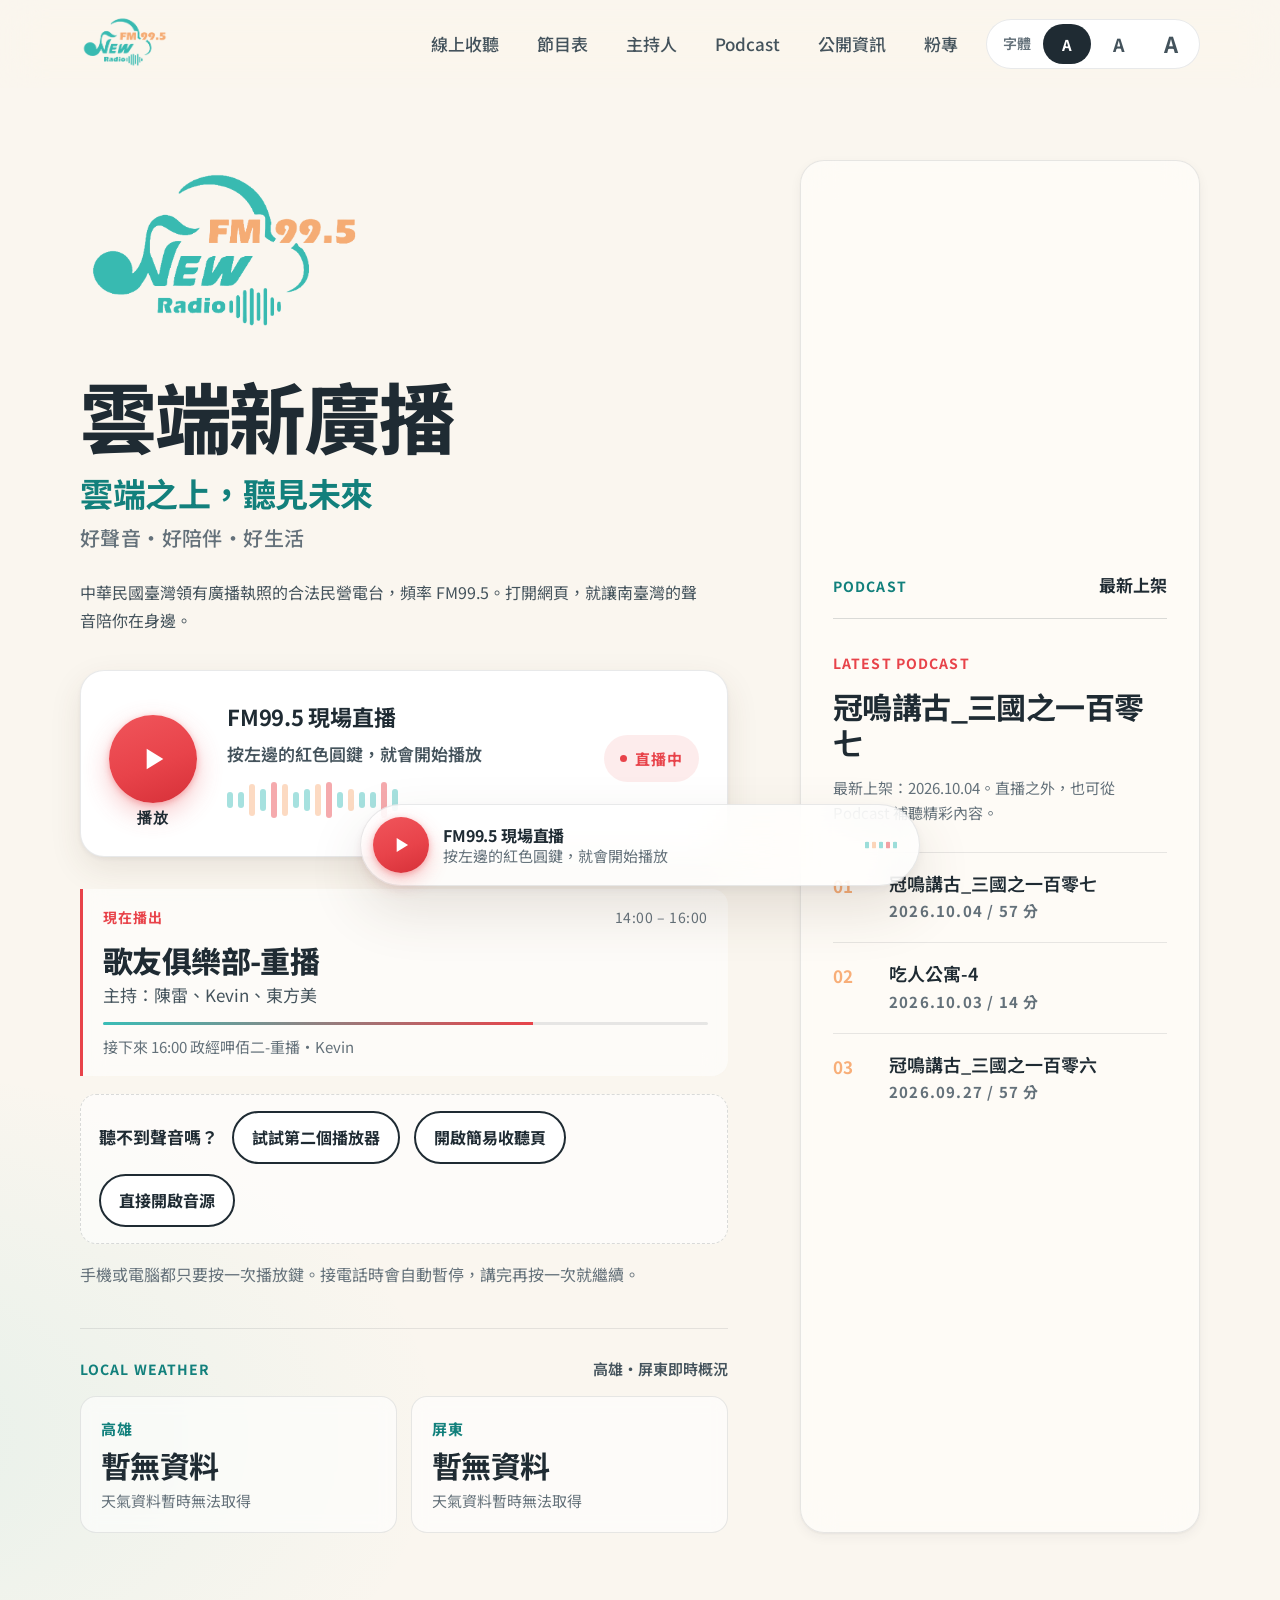
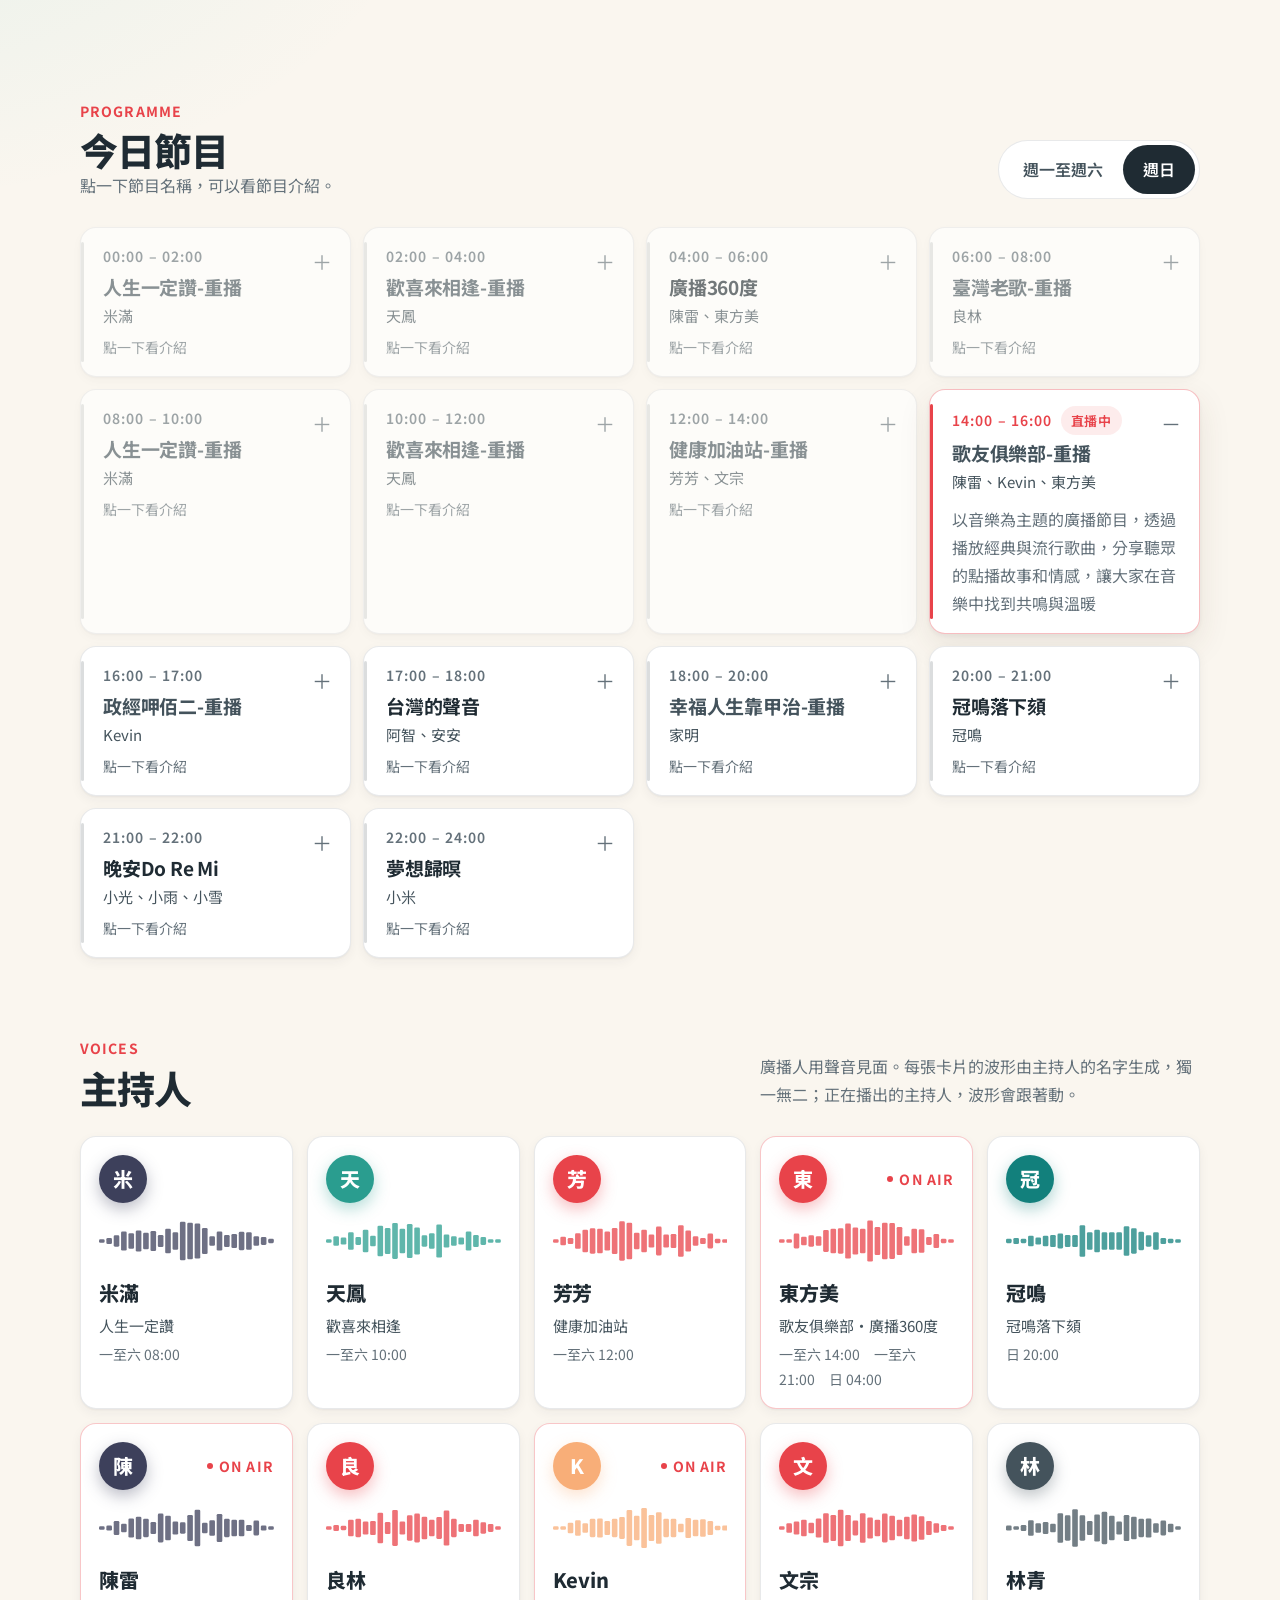
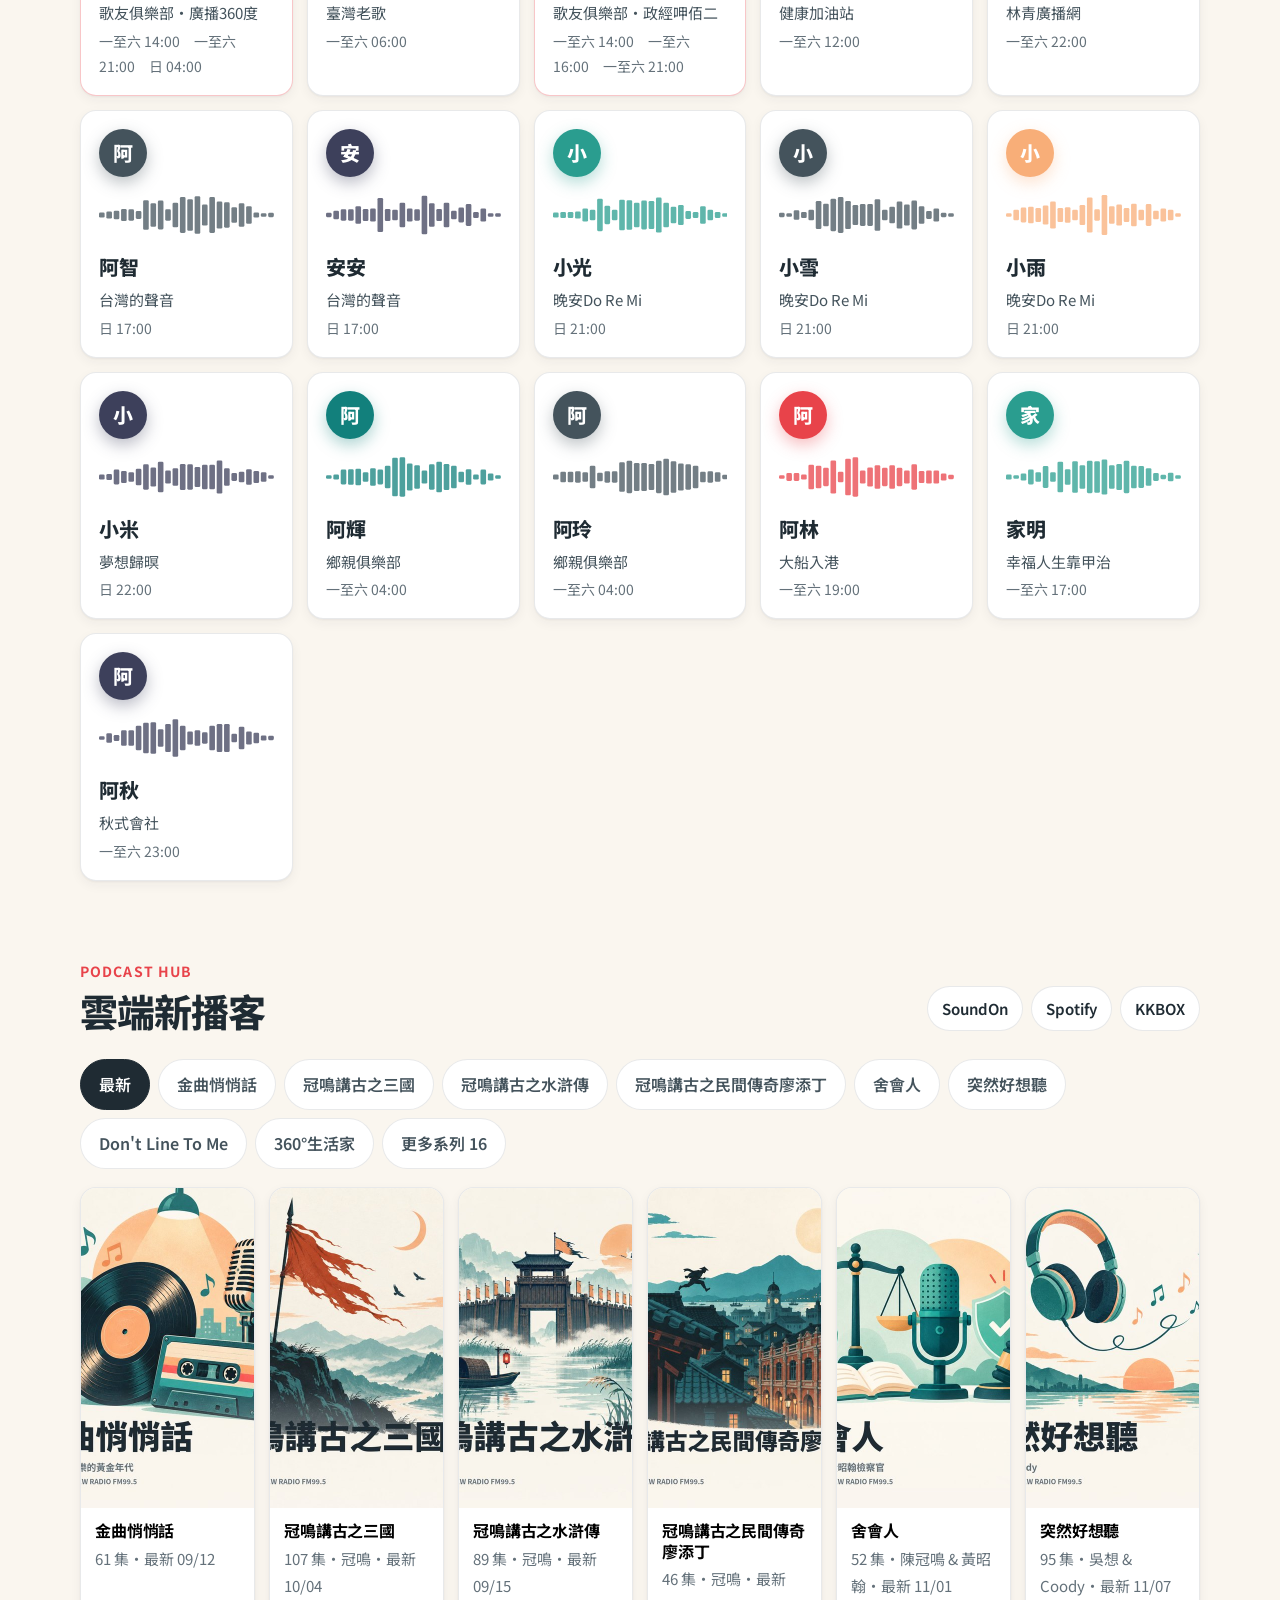
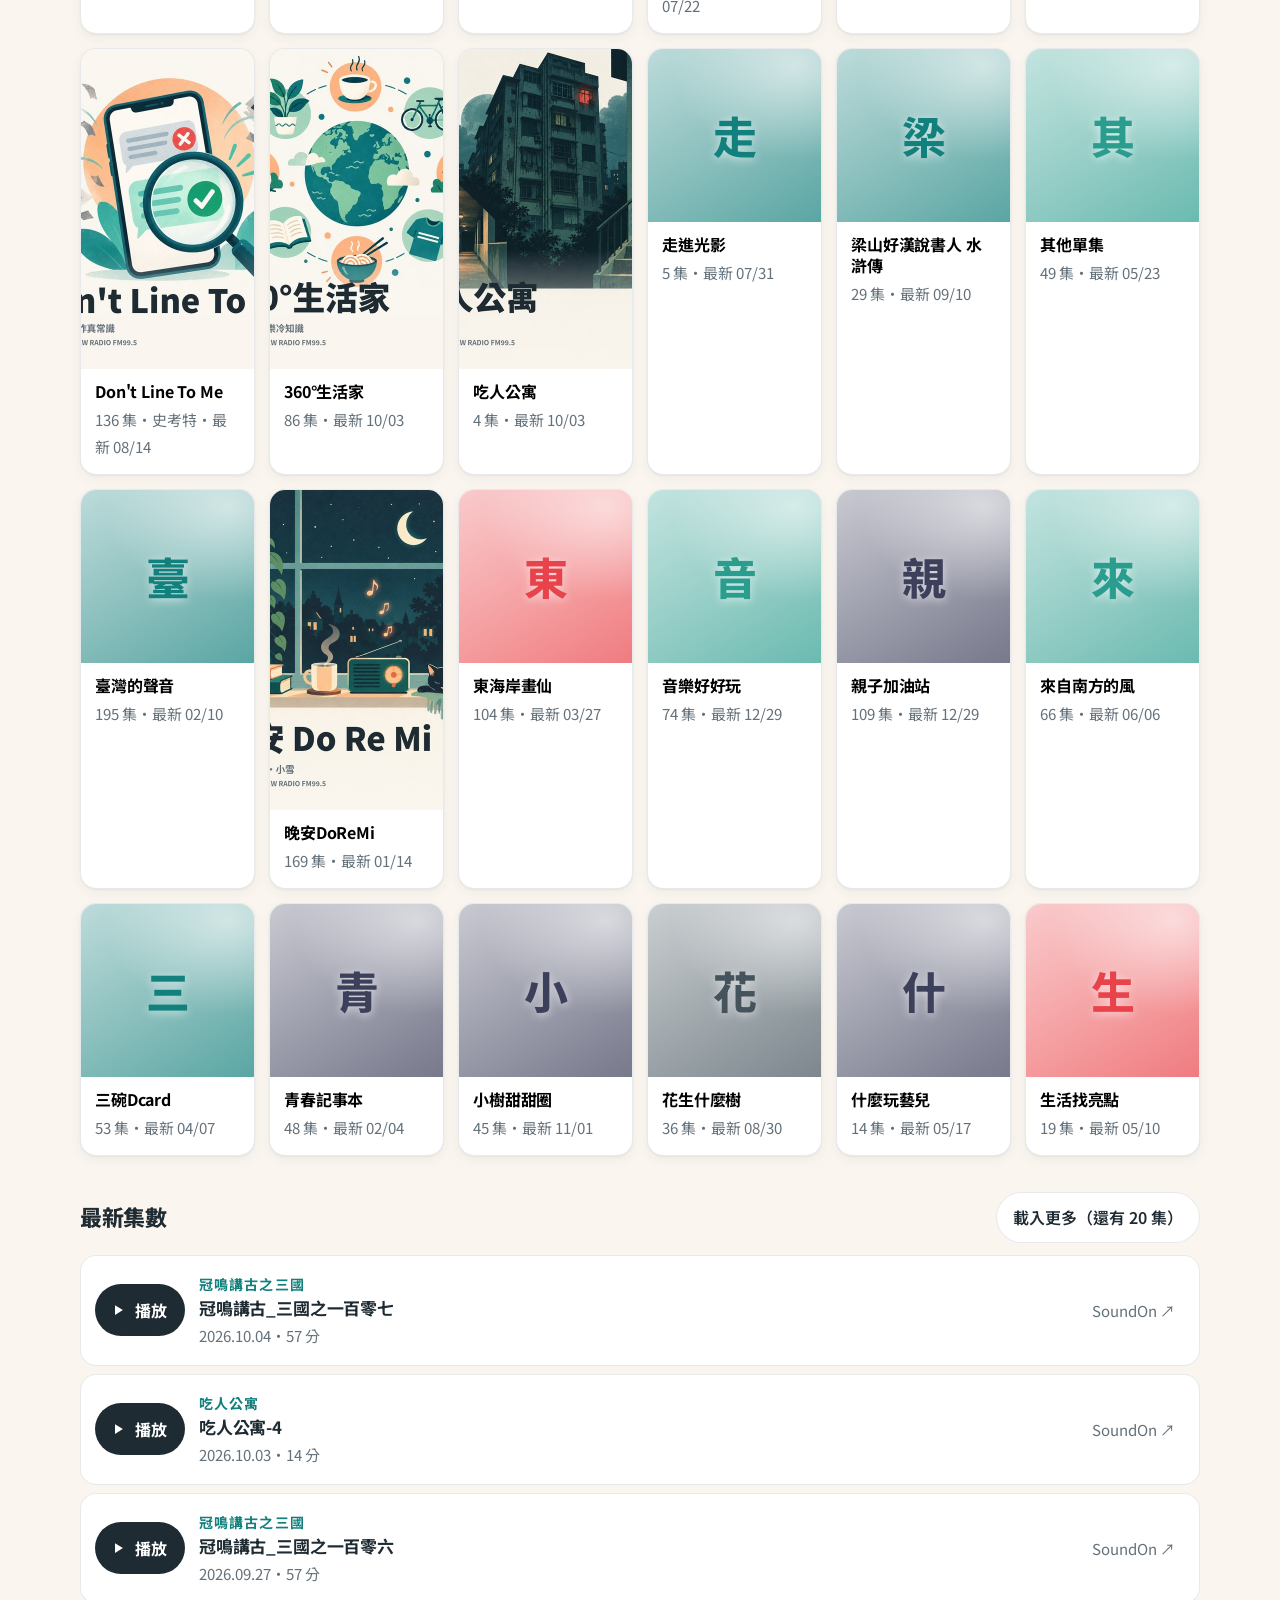
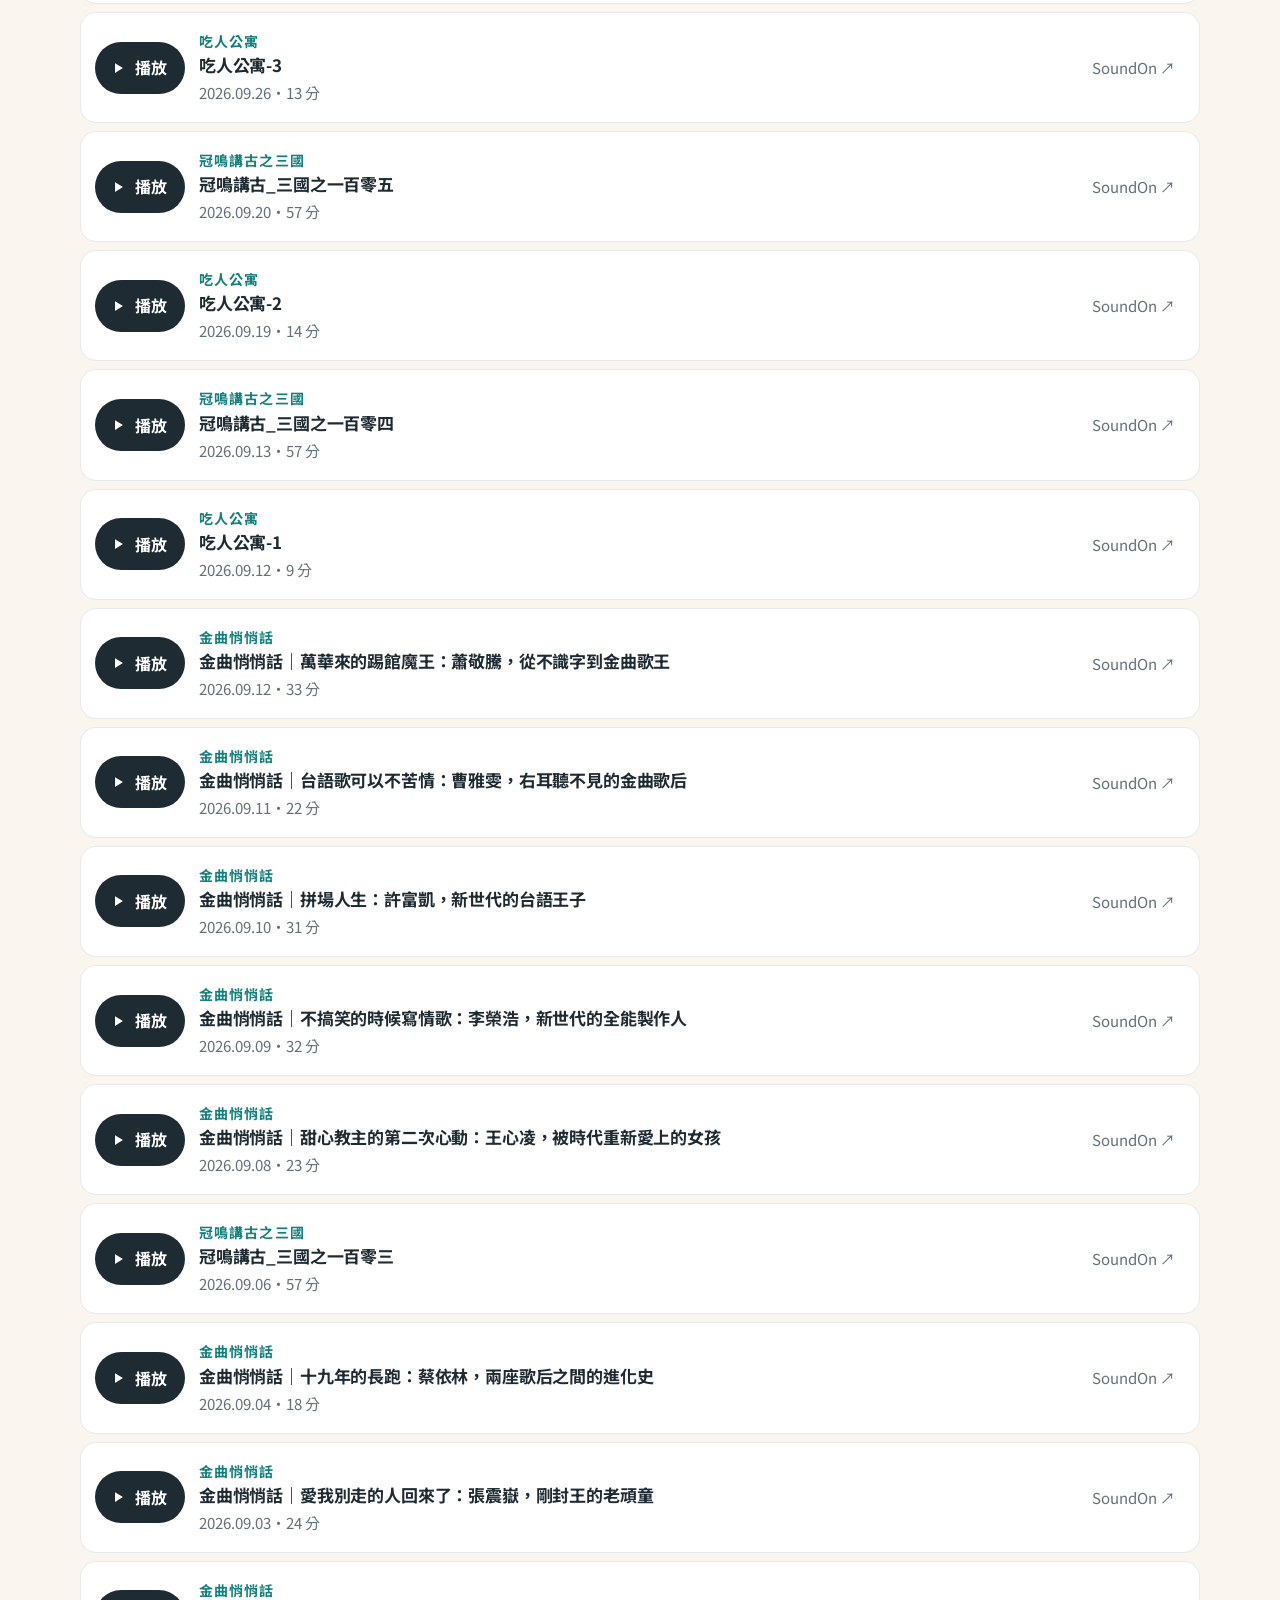
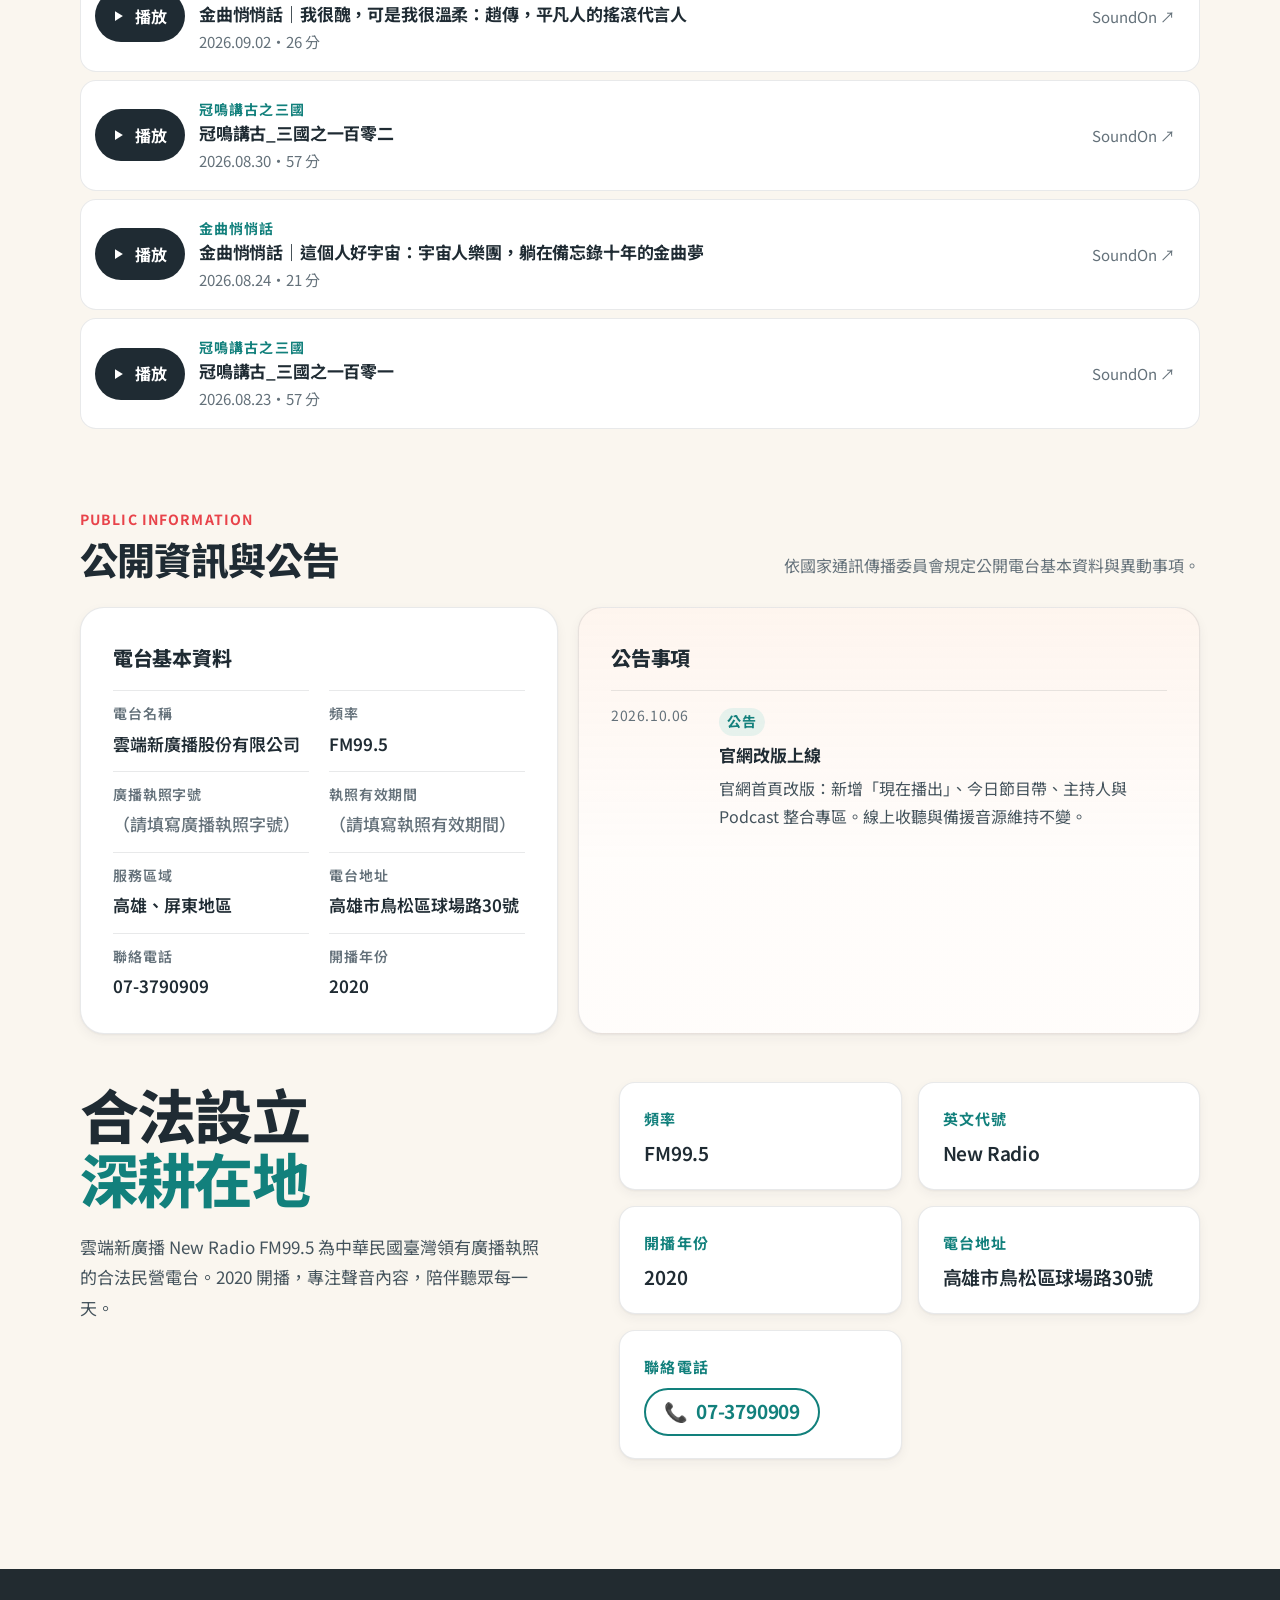
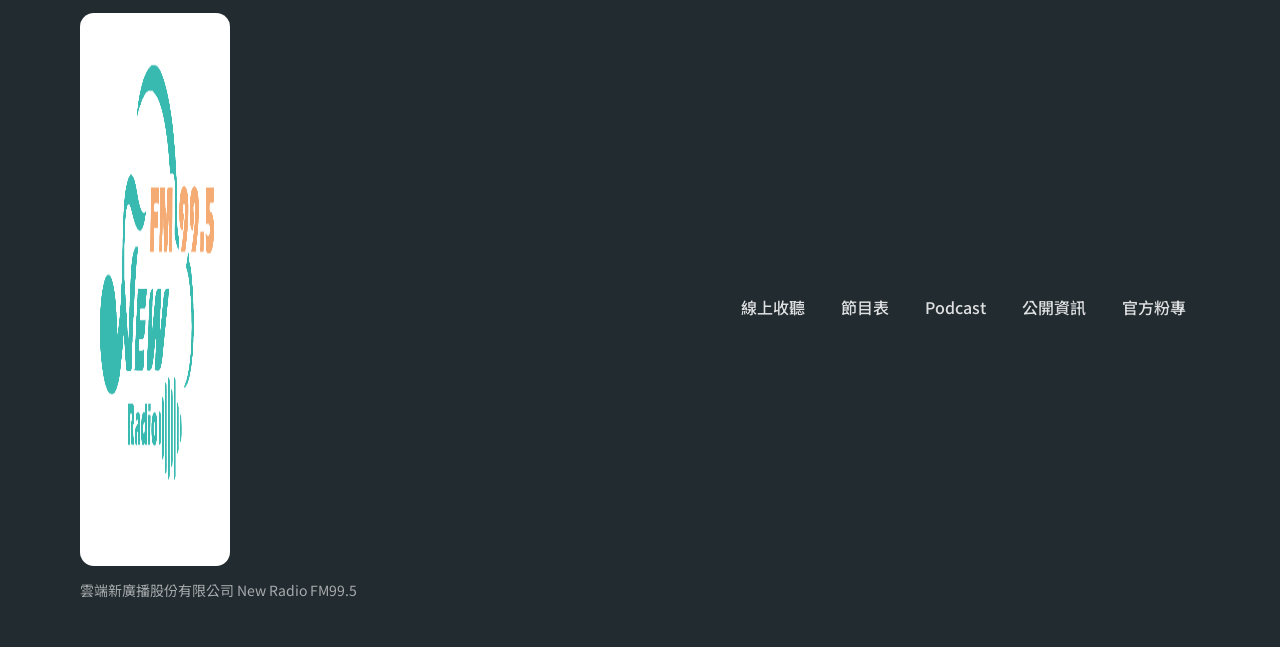
==== commit 1e30dff9: "feat(newradio-site): senior-friendly UX pass - base text 18px, nothing under 14px, all click targets" ====
--- a/newradio-site/index.html
+++ b/newradio-site/index.html
@@ -23,6 +23,7 @@
   <link rel="stylesheet" href="css/newradio.css?v=20261006">
   <link rel="stylesheet" href="css/newradio-kit.css?v=20261006">
   <link rel="stylesheet" href="css/site.css?v=20261006">
+  <link rel="stylesheet" href="css/senior.css?v=20261007">
 </head>
 <body>
   <a class="skip-link" href="#listen">跳至線上收聽</a>
@@ -38,6 +39,12 @@
       <a href="#podcast">Podcast</a>
       <a href="#notices">公開資訊</a>
       <a href="https://www.facebook.com/newradio995" target="_blank" rel="noopener">粉專</a>
+      <div class="font-switch" role="group" aria-label="調整字體大小" data-font-switch>
+        <span>字體</span>
+        <button type="button" data-size="normal" aria-pressed="true" aria-label="標準字體">A</button>
+        <button type="button" data-size="large" aria-pressed="false" aria-label="大字體">A</button>
+        <button type="button" data-size="xlarge" aria-pressed="false" aria-label="特大字體">A</button>
+      </div>
     </nav>
   </header>
 
@@ -50,18 +57,6 @@
         <p class="slogan" data-split data-split-delay="520ms" data-split-stagger="40ms">雲端之上，聽見未來</p>
         <p class="sub-slogan">好聲音・好陪伴・好生活</p>
         <p class="hero-lead">中華民國臺灣領有廣播執照的合法民營電台，頻率 FM99.5。打開網頁，就讓南臺灣的聲音陪你在身邊。</p>
-
-        <!-- 現在播出（由 site.js 依 data/schedule.json 與台北時間填入；讀不到就隱藏） -->
-        <div class="now-playing" data-now hidden>
-          <div class="now-head">
-            <span class="section-kicker">現在播出</span>
-            <span class="now-time" data-now-time></span>
-          </div>
-          <strong class="now-title" data-now-title></strong>
-          <span class="now-hosts" data-now-hosts></span>
-          <div class="now-progress" aria-hidden="true"><span data-now-bar></span></div>
-          <small class="now-next" data-now-next></small>
-        </div>
 
         <section class="radio-player" id="listen" aria-label="雲端新廣播線上收聽播放器">
           <button class="play-button" type="button" data-play aria-label="播放線上直播">
@@ -73,7 +68,7 @@
           <div class="player-main">
             <div class="player-title">
               <strong>FM99.5 現場直播</strong>
-              <span data-status aria-live="polite">按紅色播放鍵，立即收聽</span>
+              <span data-status aria-live="polite">按左邊的紅色圓鍵，就會開始播放</span>
             </div>
             <div class="player-bars" aria-hidden="true">
               <span></span><span></span><span></span><span></span><span></span><span></span>
@@ -85,11 +80,29 @@
           <audio data-audio preload="none" src="https://live.arthur.com.tw/"></audio>
         </section>
 
-        <p class="listen-note">手機或電腦只要按一次播放即可收聽。若上方按鈕沒有聲音，請使用下方備用播放器。</p>
-        <audio class="native-player" controls preload="none" src="https://live.arthur.com.tw/">
-          您的瀏覽器不支援線上播放，請使用下方直播音源連結。
+        <!-- 現在播出（由 site.js 依 data/schedule.json 與台北時間填入；讀不到就隱藏） -->
+        <div class="now-playing" data-now hidden>
+          <div class="now-head">
+            <span class="section-kicker">現在播出</span>
+            <span class="now-time" data-now-time></span>
+          </div>
+          <strong class="now-title" data-now-title></strong>
+          <span class="now-hosts" data-now-hosts></span>
+          <div class="now-progress" aria-hidden="true"><span data-now-bar></span></div>
+          <small class="now-next" data-now-next></small>
+        </div>
+
+        <div class="listen-help">
+          <strong>聽不到聲音嗎？</strong>
+          <button type="button" data-help-native>試試第二個播放器</button>
+          <a href="listen.html" target="_blank" rel="noopener">開啟簡易收聽頁</a>
+          <a href="https://live.arthur.com.tw/" target="_blank" rel="noopener">直接開啟音源</a>
+        </div>
+        <p class="listen-note">手機或電腦都只要按一次播放鍵。接電話時會自動暫停，講完再按一次就繼續。</p>
+        <audio class="native-player" controls preload="none" src="https://live.arthur.com.tw/" hidden>
+          您的瀏覽器不支援線上播放，請使用「開啟簡易收聽頁」。
         </audio>
-        <div class="stream-row">
+        <div class="stream-row" hidden>
           <span>備用收聽</span>
           <a href="https://live.arthur.com.tw/" target="_blank" rel="noopener">直接開啟直播播放器</a>
           <a href="listen.html" target="_blank" rel="noopener">簡易收聽頁</a>
@@ -137,6 +150,7 @@
         <div>
           <span class="section-kicker">PROGRAMME</span>
           <h2 id="schedule-title">今日節目</h2>
+          <p class="section-note">點一下節目名稱，可以看節目介紹。</p>
         </div>
         <div class="day-switch" role="tablist" aria-label="選擇星期">
           <button type="button" role="tab" data-day="weekday" aria-selected="true">週一至週六</button>
--- a/newradio-site/css/senior.css
+++ b/newradio-site/css/senior.css
@@ -0,0 +1,176 @@
+/* ==========================================================================
+   senior.css — 長輩友善調整（最後載入，覆寫前面的尺寸與互動細節）
+   原則：
+   1. 字不小於 15px，正文 18–19px，行高 1.8
+   2. 可點的東西至少 48×48，而且有「字」不只有圖示
+   3. 狀態用白話：正在播放 / 已暫停 / 連線中，不用專業詞
+   4. 不靠 hover 才看得到的東西一律拿掉
+   5. 提供「字體大小」三段開關（標準 / 大 / 特大），記住選擇
+   ========================================================================== */
+
+[hidden] { display: none !important; }
+
+/* ---------- 字級底線 ---------- */
+body { font-size: 18px; line-height: 1.8; }
+html[data-font="large"] body { zoom: 1.12; }
+html[data-font="xlarge"] body { zoom: 1.28; }
+
+.section-kicker, .editorial-head span, .feature-story span, .entry-strip span,
+.weather-head span, .now-time, .slot-time, .host-live, .ep-show, .notice-type,
+.station-facts dt, .host-slots, .notice time, .pod-time { font-size: 14px !important; }
+.hero-lead, .paper-card p, .slot-summary, .ep-desc, .notice p, .section-note, .listen-note { font-size: 16px !important; line-height: 1.75; }
+.slot-hosts, .host-shows, .ep-meta, .show-body small, .weather-grid small, .story-list small, .nr-mini-text span,
+.now-next, .weather-grid article span, .podcast-links a, .about-section dt { font-size: 15px !important; }
+.site-header { flex-wrap: wrap; row-gap: 8px; }
+.nav-links { display: flex; flex-wrap: wrap; align-items: center; gap: 2px; }
+.nav-links a { font-size: 17px; padding: 12px 18px; min-height: 48px; display: inline-flex; align-items: center; white-space: nowrap; }
+.now-title { font-size: clamp(24px, 2.6vw, 30px); }
+.now-hosts { font-size: 17px; }
+.slot-title { font-size: 19px; }
+.host-name { font-size: 20px; }
+.ep-title { font-size: 17px; }
+.show-body strong { font-size: 16px; }
+.pod-main > strong { font-size: 18px; white-space: normal; }
+
+/* ---------- 主播放鍵：更大、有字、狀態白話 ---------- */
+.radio-player { grid-template-columns: 96px 1fr auto; gap: 22px; padding: 26px 28px; }
+.play-button { width: 88px; height: 88px; }
+.play-button svg { width: 38px; height: 38px; }
+[data-play].play-button::after {
+  content: "播放";
+  position: absolute;
+  left: 50%; top: calc(100% + 6px);
+  transform: translateX(-50%);
+  color: var(--ink);
+  font-size: 15px; font-weight: 700; letter-spacing: .04em;
+  white-space: nowrap;
+}
+.radio-player { position: relative; padding-bottom: 36px; }
+[data-play].play-button { position: relative; }
+.is-playing [data-play].play-button::after { content: "暫停"; }
+.player-title strong { font-size: 22px; }
+.player-title span { font-size: 17px !important; font-weight: 600; color: var(--ink-soft); }
+.is-playing .player-title span { color: var(--mint-dark); }
+.on-air { font-size: 15px; padding: 10px 16px; }
+
+/* 「聽不到聲音？」做成明顯的按鈕列，而不是一行小字 */
+.listen-help {
+  display: flex; flex-wrap: wrap; align-items: center; gap: 10px 14px;
+  margin: 18px 0 0;
+  padding: 16px 18px;
+  border: 1px dashed var(--line-strong);
+  border-radius: var(--radius-md);
+  background: rgba(255,255,255,.6);
+}
+.listen-help strong { font-size: 17px; }
+.listen-help a, .listen-help button {
+  display: inline-flex; align-items: center; justify-content: center;
+  min-height: 48px; padding: 10px 18px;
+  border: 2px solid var(--ink); border-radius: 999px;
+  background: var(--surface); color: var(--ink);
+  font: inherit; font-size: 16px; font-weight: 700;
+  cursor: pointer;
+}
+.listen-help a:hover, .listen-help button:hover { background: var(--ink); color: #fff; }
+.listen-help a:focus-visible, .listen-help button:focus-visible { outline: 3px solid rgba(57,189,183,.5); outline-offset: 3px; }
+.native-player { height: 56px; }
+
+/* ---------- 字體大小開關（放在頂欄右側） ---------- */
+.font-switch { display: inline-flex; align-items: center; gap: 4px; margin-left: 8px; padding: 4px; border: 1px solid var(--line); border-radius: 999px; background: var(--surface); }
+.font-switch span { padding: 0 8px 0 12px; color: var(--muted); font-size: 14px; font-weight: 600; white-space: nowrap; }
+.font-switch button {
+  min-width: 48px; min-height: 40px; padding: 0 12px;
+  border: 0; border-radius: 999px;
+  background: transparent; color: var(--ink-soft);
+  font: inherit; font-weight: 700; cursor: pointer;
+}
+.font-switch button[data-size="normal"] { font-size: 15px; }
+.font-switch button[data-size="large"]  { font-size: 18px; }
+.font-switch button[data-size="xlarge"] { font-size: 22px; }
+.font-switch button[aria-pressed="true"] { background: var(--ink); color: #fff; }
+.font-switch button:focus-visible { outline: 3px solid rgba(57,189,183,.5); outline-offset: 2px; }
+
+/* ---------- 今日節目：點一下看介紹要講明 ---------- */
+.day-switch button { min-height: 48px; padding: 10px 20px; font-size: 16px; }
+.slot summary { position: relative; padding-right: 28px; }
+.slot summary::after { content: "＋"; position: absolute; right: 0; top: 0; color: var(--muted); font-size: 20px; font-weight: 400; }
+.slot[open] summary::after { content: "－"; }
+.slot-hint { display: block; margin-top: 6px; color: var(--muted); font-size: 14px !important; }
+.slot[open] .slot-hint { display: none; }
+.slot.is-live .slot-time::after { font-size: 13px; padding: 3px 10px; }
+
+/* ---------- Podcast：按鈕有字、正在播放講清楚 ---------- */
+.show-tabs button { min-height: 48px; padding: 10px 18px; font-size: 16px; }
+.episode { grid-template-columns: auto 1fr auto; padding: 16px 18px 16px 14px; }
+.ep-play {
+  display: inline-flex; align-items: center; justify-content: center;
+  width: auto; height: 52px; min-width: 52px;
+  padding: 0 18px 0 14px; gap: 8px;
+  border-radius: 999px;
+  font: inherit; font-size: 16px; font-weight: 700;
+}
+.ep-play::after { content: "播放"; }
+.episode.is-current .ep-play::after { content: "播放中"; }
+.ep-open { font-size: 15px; min-height: 48px; display: inline-flex; align-items: center; padding: 0 6px; }
+.episode-head h3 { font-size: 22px; }
+[data-episode-more] { min-height: 48px; font-size: 16px; padding: 10px 20px; }
+.pod-btn { min-height: 48px; padding: 10px 16px; font-size: 16px; }
+.pod-play { width: 60px; height: 60px; }
+.pod-play svg { width: 26px; height: 26px; }
+.pod-seek { height: 28px; }
+.pod-seek::-webkit-slider-thumb { width: 26px; height: 26px; }
+.podcast-player > a.pod-open { font-size: 15px; }
+.podcast-player .section-kicker::before { content: "正在播放・"; color: var(--red); }
+.show-card { min-height: 48px; }
+
+/* ---------- 主持人、公開資訊 ---------- */
+.host-mark { width: 48px; height: 48px; font-size: 20px; }
+.station-facts dd { font-size: 17px; }
+.notice strong { font-size: 17px; }
+.about-section dd { font-size: 19px; }
+.about-section dd a[href^="tel:"] {
+  display: inline-flex; align-items: center; gap: 8px;
+  min-height: 48px; padding: 6px 18px;
+  border: 2px solid var(--mint-dark); border-radius: 999px;
+  color: var(--mint-dark); font-weight: 700;
+}
+.about-section dd a[href^="tel:"]::before { content: "📞"; }
+
+/* ---------- 迷你播放列：更大更清楚 ---------- */
+.nr-mini { grid-template-columns: 56px 1fr auto; padding: 12px 18px 12px 12px; }
+.nr-mini button { width: 56px; height: 56px; }
+.nr-mini button svg { width: 26px; height: 26px; }
+.nr-mini-text strong { font-size: 16px; }
+
+/* ---------- 頁尾與版面呼吸 ---------- */
+.entry-strip a { min-height: 96px; }
+.entry-strip strong { font-size: 19px; }
+.site-footer nav a { font-size: 16px; min-height: 44px; display: inline-flex; align-items: center; }
+
+/* ---------- 焦點一律看得見 ---------- */
+a:focus-visible, button:focus-visible, summary:focus-visible, input:focus-visible {
+  outline: 3px solid rgba(57,189,183,.55) !important;
+  outline-offset: 3px;
+}
+
+/* ---------- 手機 ---------- */
+@media (max-width: 640px) {
+  body { font-size: 17px; }
+  .radio-player { grid-template-columns: 88px 1fr; gap: 16px; padding: 22px 20px 36px; }
+  .play-button { width: 80px; height: 80px; }
+  .on-air { grid-column: 1 / -1; justify-self: start; }
+  .nav-links a { font-size: 16px; padding: 10px 14px; }
+  .font-switch { margin: 4px 0 0; }
+  .font-switch span { display: none; }
+  .episode { grid-template-columns: 1fr; gap: 10px; }
+  .ep-play { justify-self: start; }
+  .ep-open { grid-column: 1; }
+  .listen-help a, .listen-help button { flex: 1 1 100%; }
+  .show-grid { grid-template-columns: repeat(2, minmax(0, 1fr)); }
+  .pod-time { display: inline; }
+}
+
+/* ---------- 偏好減少動態時，連逐字進場也不要 ---------- */
+@media (prefers-reduced-motion: reduce) {
+  [data-split] .nr-char { animation: none !important; opacity: 1 !important; transform: none !important; filter: none !important; }
+}
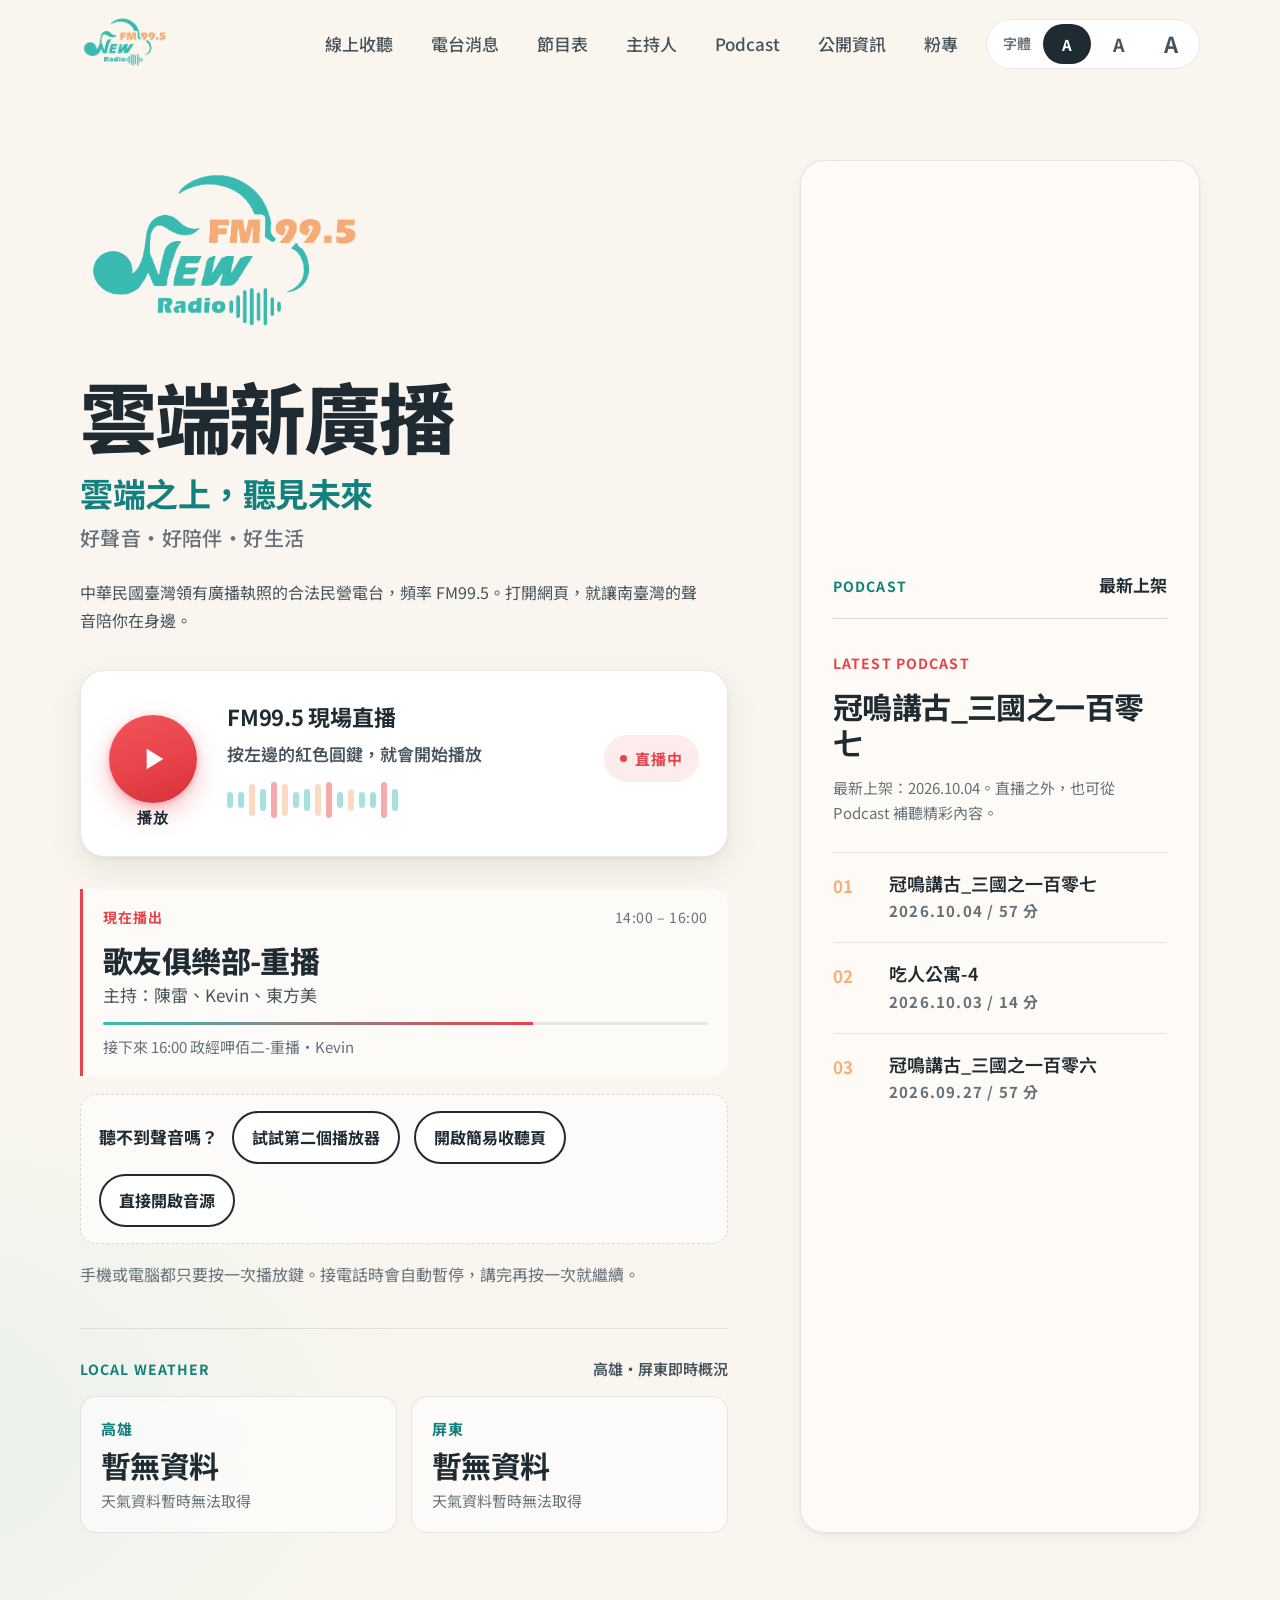
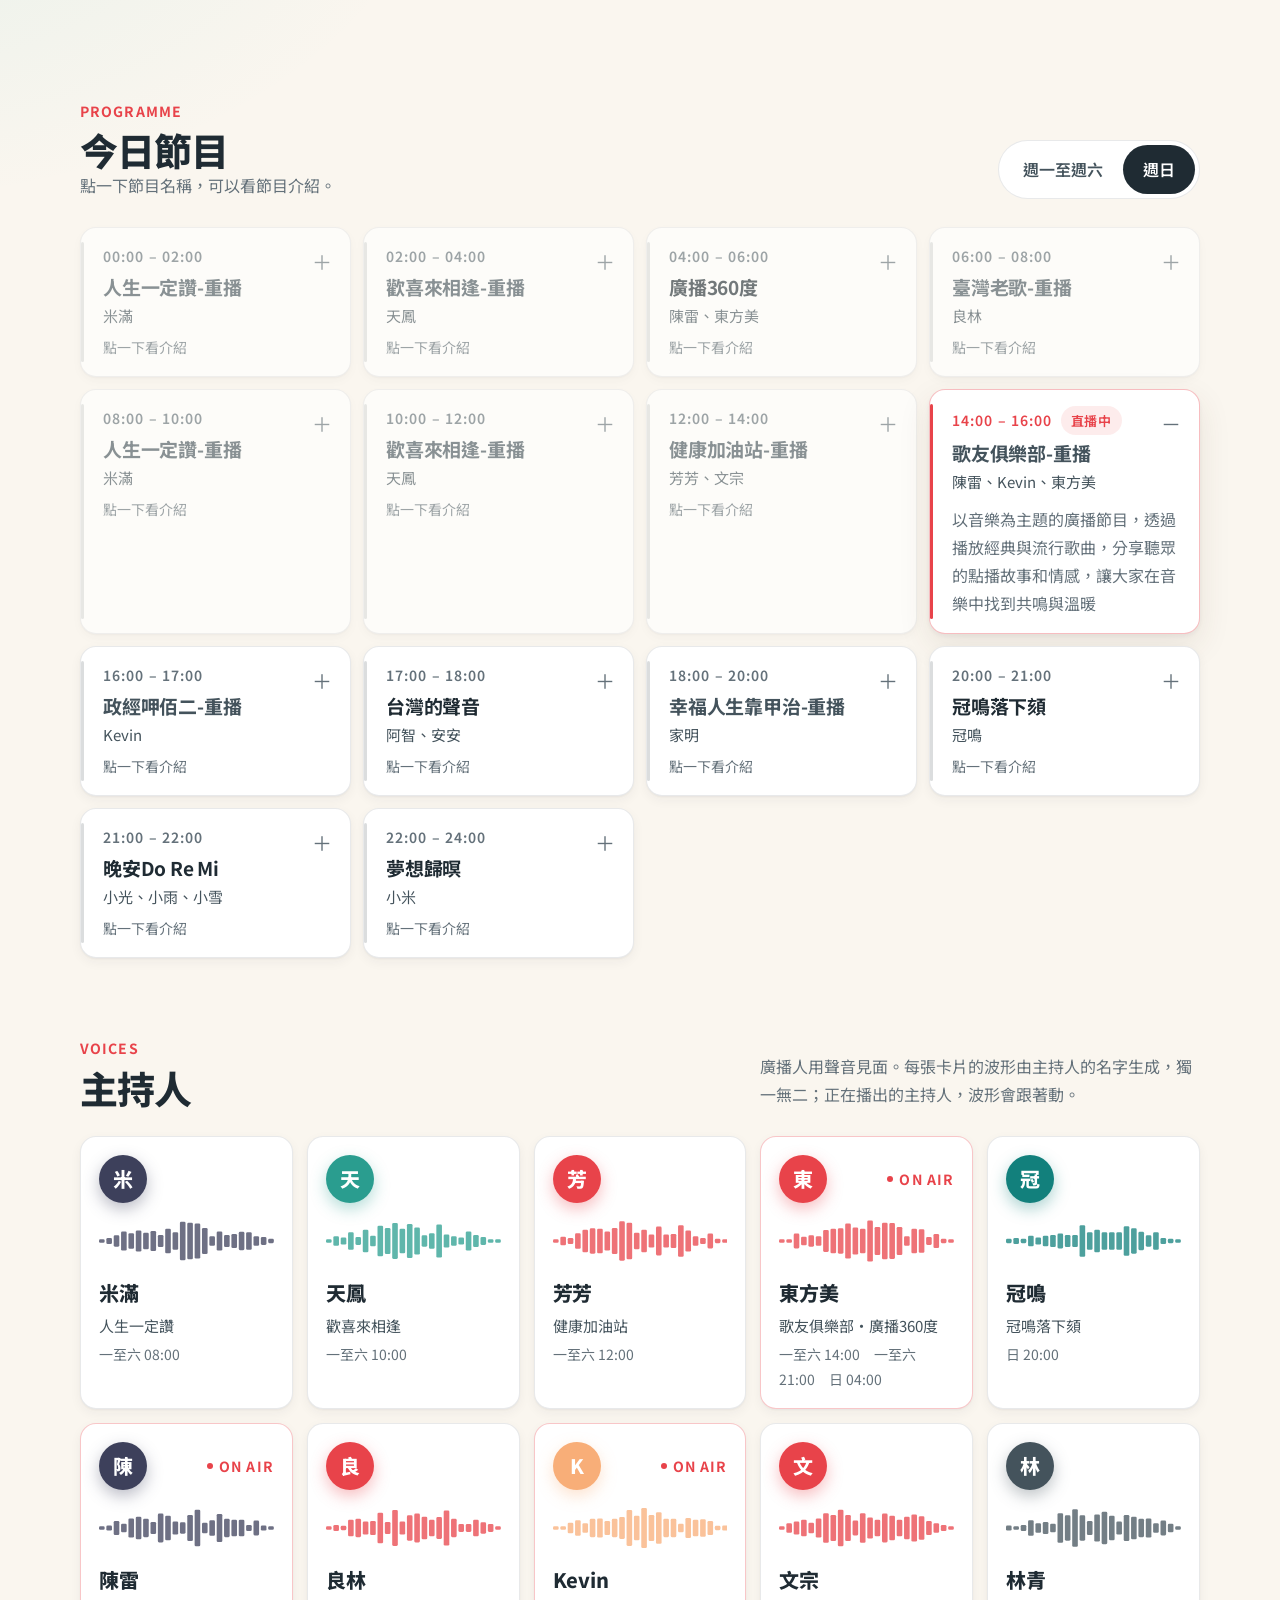
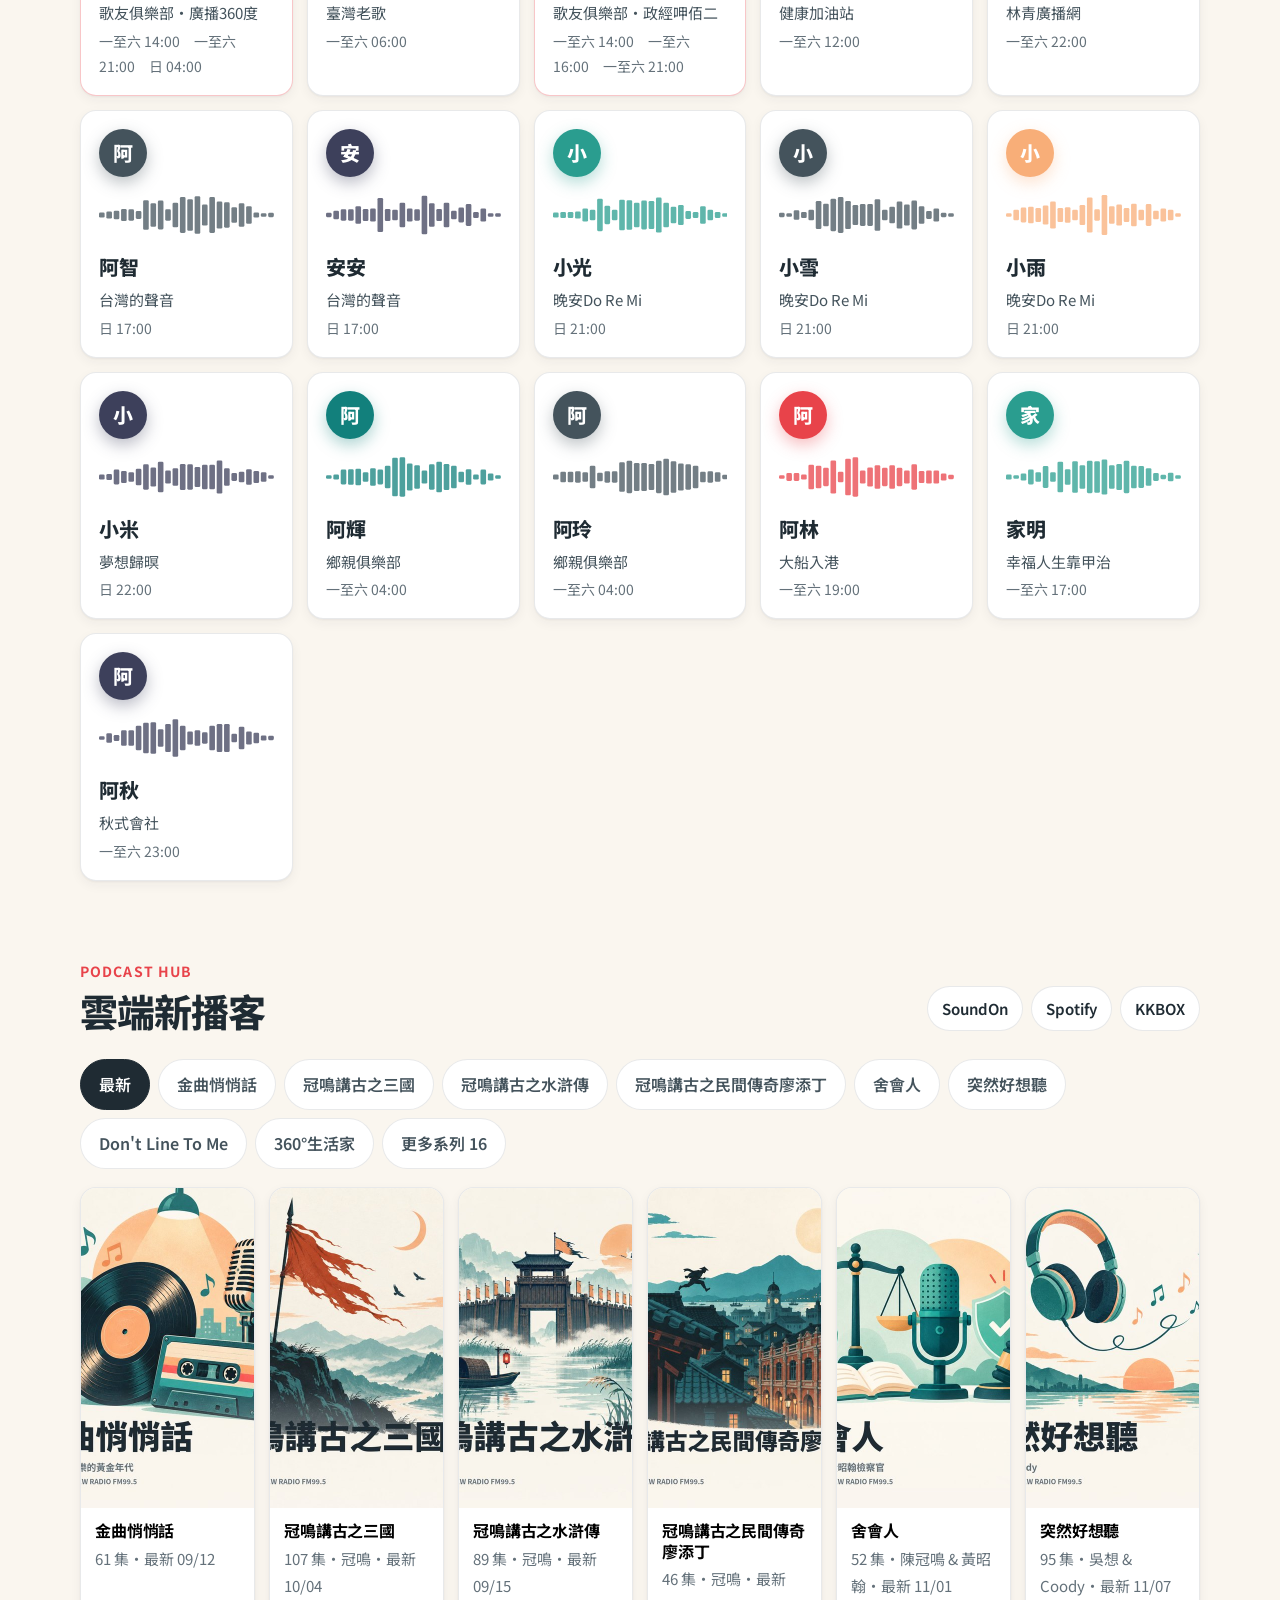
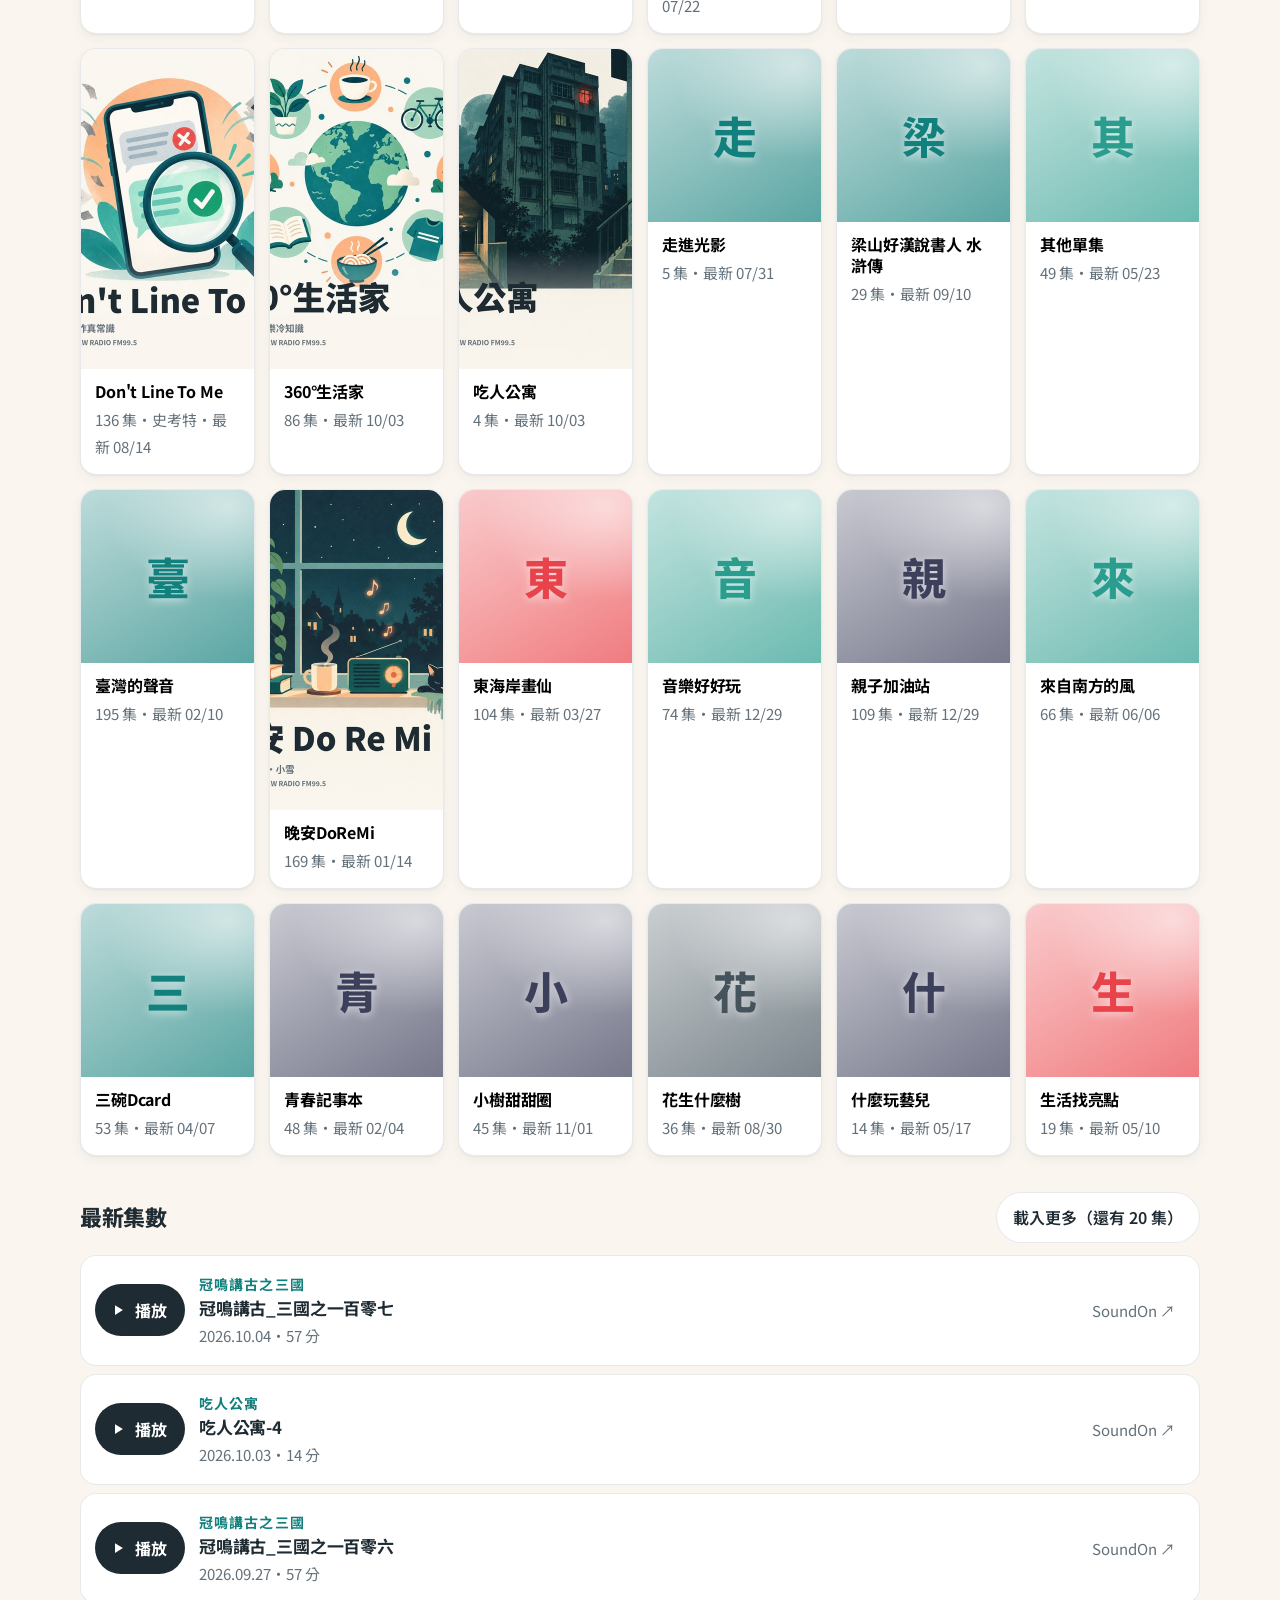
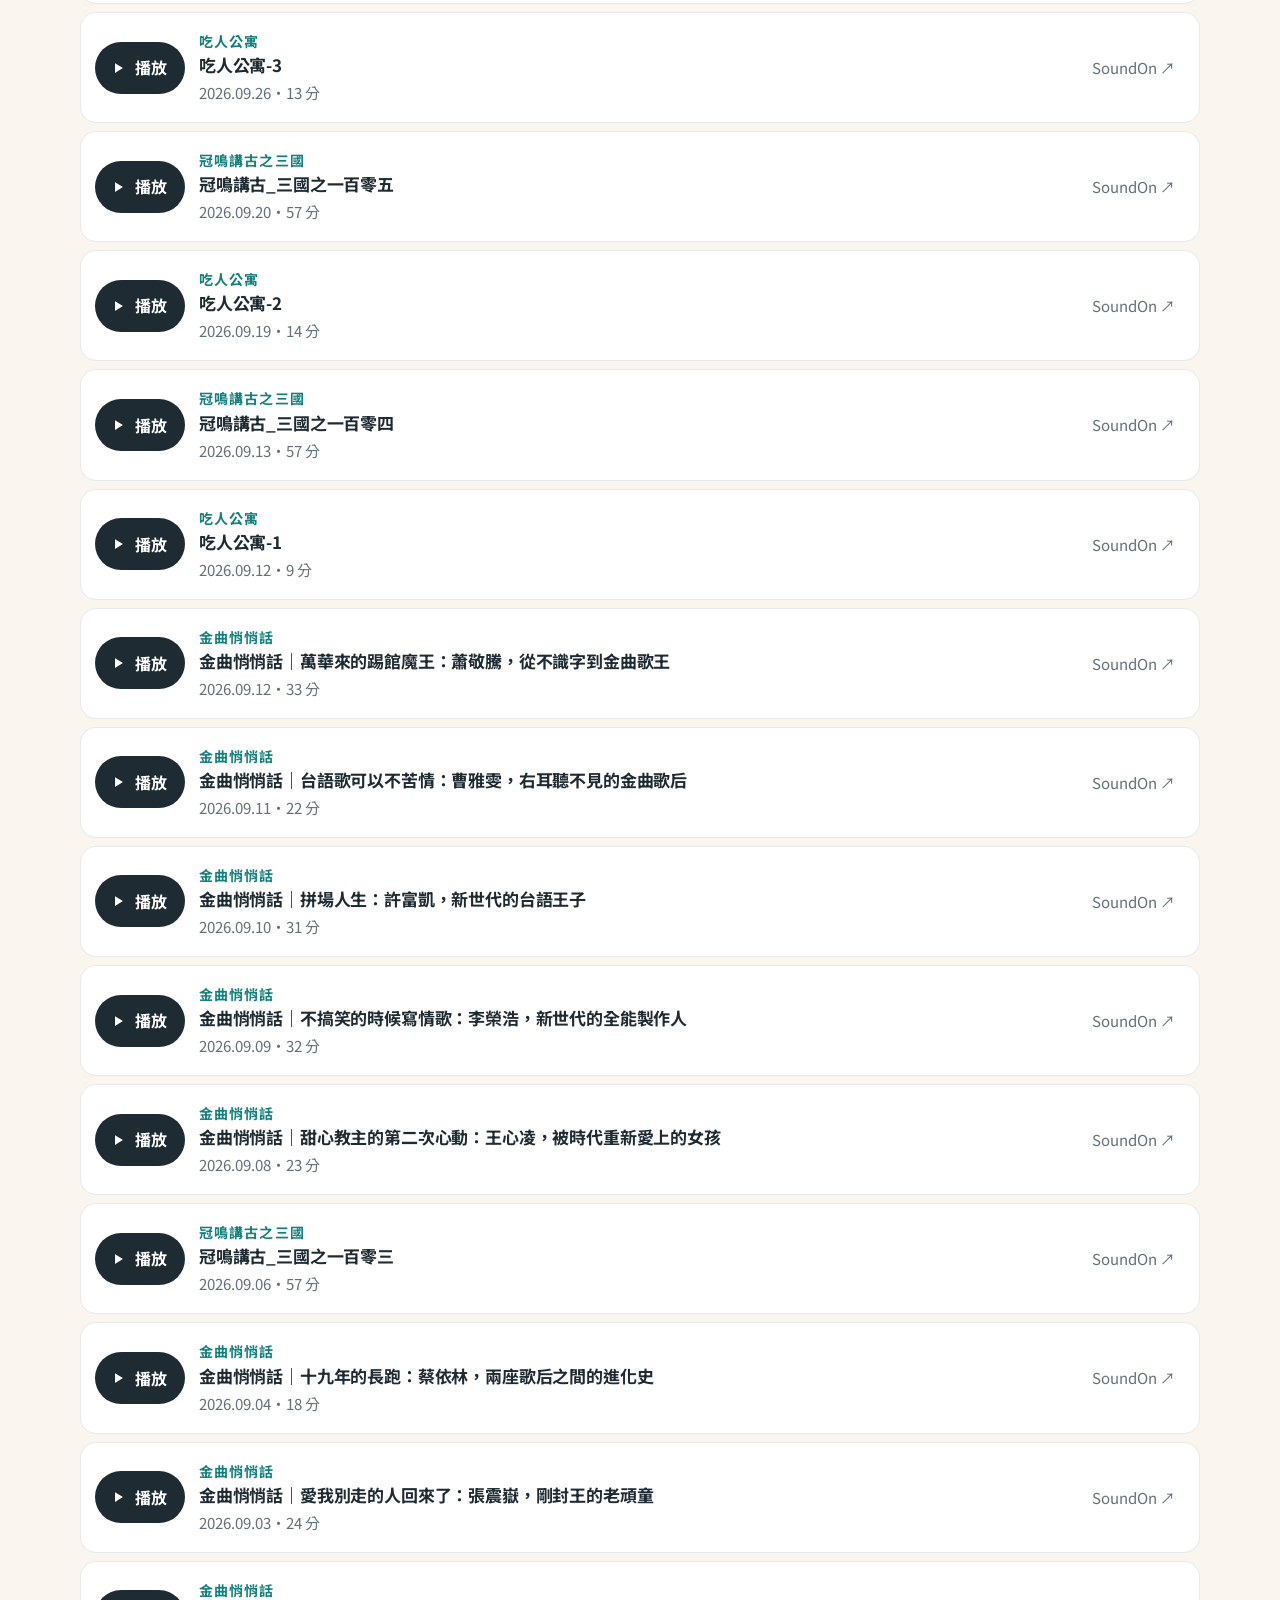
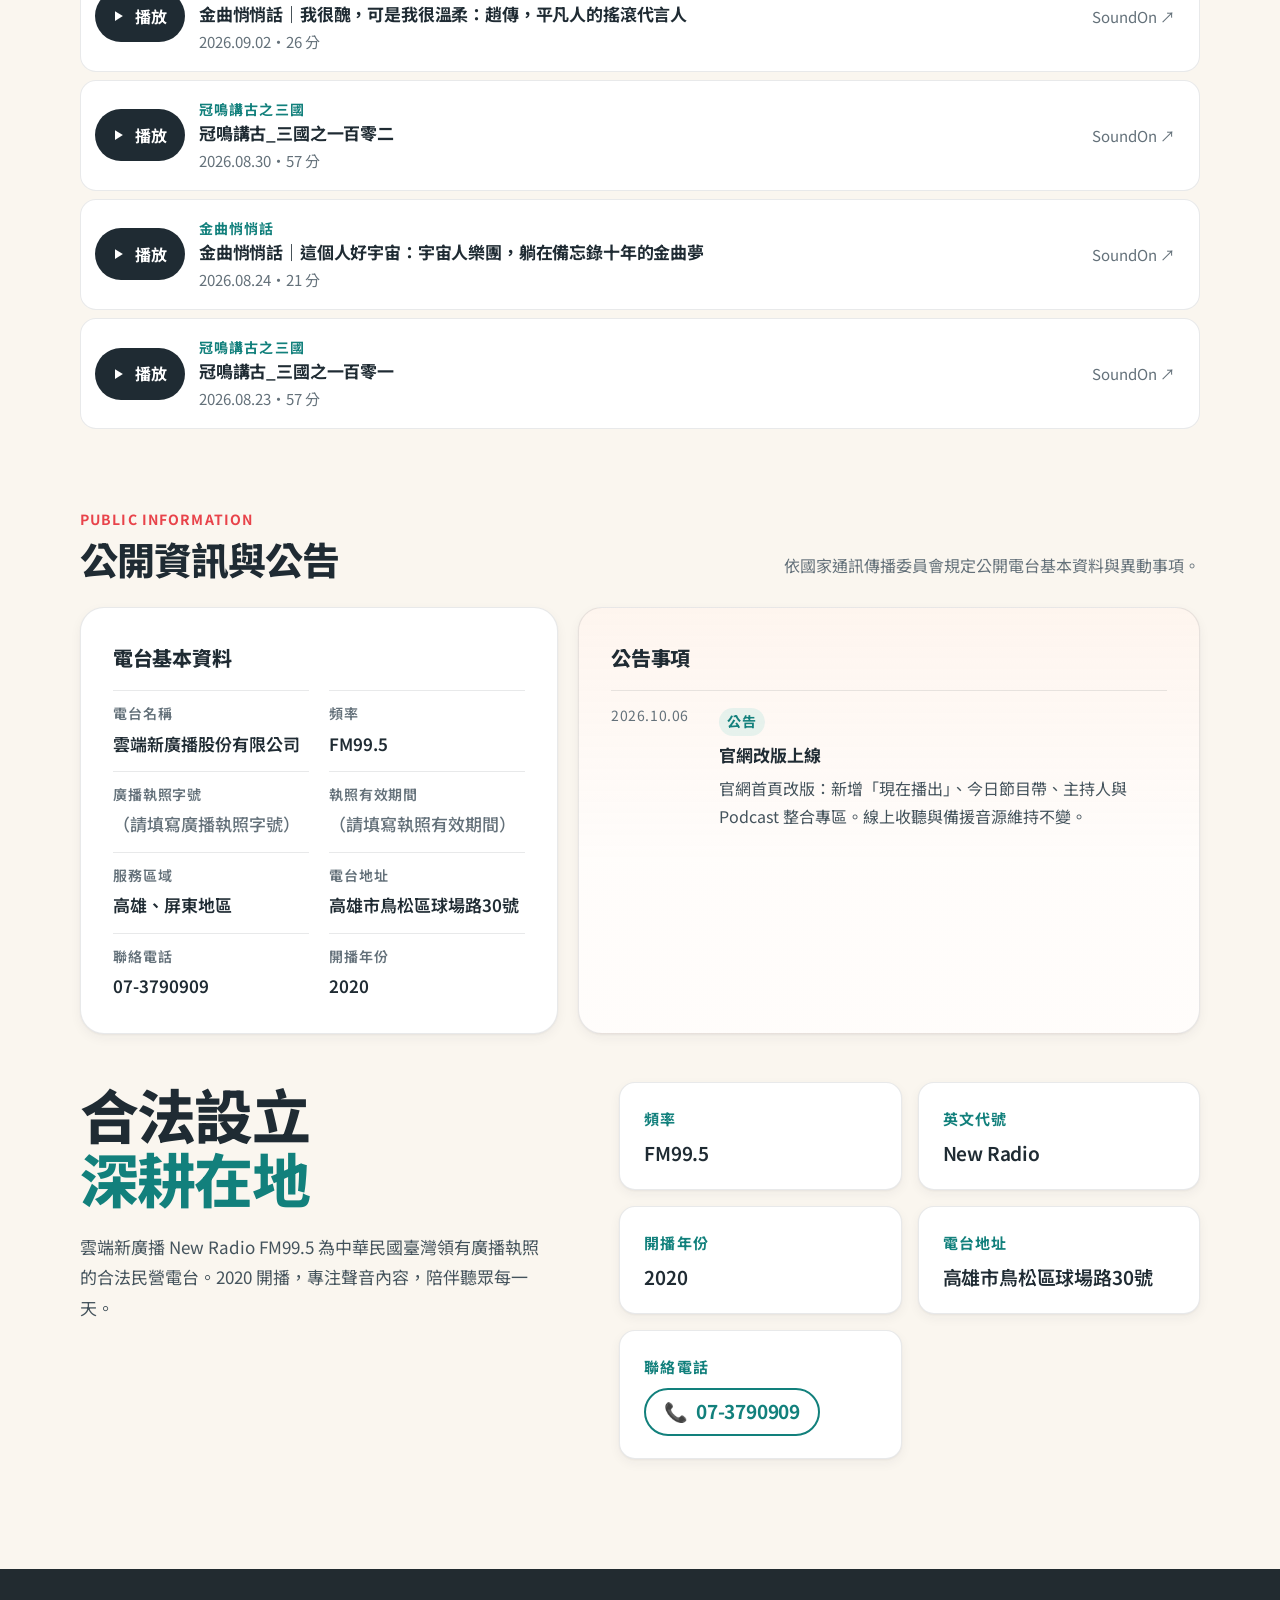
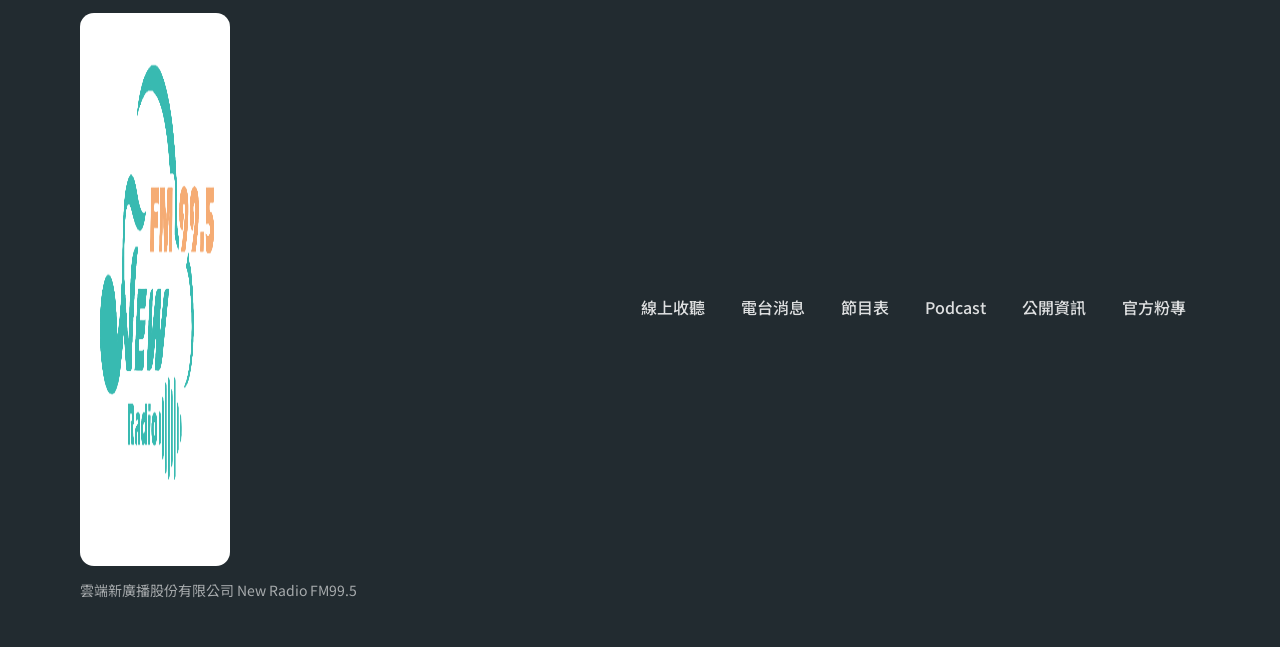
==== commit 3f0672d6: "feat(newradio-site): 電台消息報恁知 — station news with a staff back office - news/admin/: password-protect" ====
--- a/newradio-site/index.html
+++ b/newradio-site/index.html
@@ -23,6 +23,7 @@
   <link rel="stylesheet" href="css/newradio.css?v=20261006">
   <link rel="stylesheet" href="css/newradio-kit.css?v=20261006">
   <link rel="stylesheet" href="css/site.css?v=20261006">
+  <link rel="stylesheet" href="news/news.css?v=20261007">
   <link rel="stylesheet" href="css/senior.css?v=20261007">
 </head>
 <body>
@@ -34,6 +35,7 @@
     </a>
     <nav class="nav-links" aria-label="主要導覽">
       <a href="#listen">線上收聽</a>
+      <a href="#news">電台消息</a>
       <a href="#schedule">節目表</a>
       <a href="#hosts">主持人</a>
       <a href="#podcast">Podcast</a>
@@ -144,6 +146,20 @@
       </div>
     </section>
 
+
+    <!-- ===================== 電台消息報恁知（後台 news/admin/ 發文；沒有 PHP 時整區隱藏） ===================== -->
+    <section class="section-shell news-section" id="news" aria-labelledby="news-title" hidden>
+      <div class="section-head">
+        <div>
+          <span class="section-kicker">STATION NEWS</span>
+          <h2 id="news-title" data-news-title>電台消息報恁知</h2>
+          <p class="section-note" data-news-note>電台大小事，第一手告訴你。</p>
+        </div>
+      </div>
+      <div class="news-grid" data-news-grid></div>
+      <div class="news-more" data-news-more hidden><button type="button">看更多消息</button></div>
+    </section>
+
     <!-- ===================== 今日節目帶 ===================== -->
     <section class="section-shell schedule-section" id="schedule" aria-labelledby="schedule-title">
       <div class="section-head">
@@ -272,6 +288,7 @@
       </div>
       <nav aria-label="頁尾連結">
         <a href="#listen">線上收聽</a>
+        <a href="#news">電台消息</a>
         <a href="#schedule">節目表</a>
         <a href="#podcast">Podcast</a>
         <a href="#notices">公開資訊</a>
--- a/newradio-site/news/news.css
+++ b/newradio-site/news/news.css
@@ -0,0 +1,117 @@
+/* ==========================================================================
+   news.css — 電台消息報恁知：官網區塊樣式 + 後台樣式（共用品牌色）
+   ========================================================================== */
+:root {
+  --paper: #faf6ef; --surface: #fff; --ink: #1f2b33; --ink-soft: #44535c; --muted: #64717a;
+  --mint: #39bdb7; --mint-dark: #12807c; --peach: #f8ae78; --red: #e8434a;
+  --line: rgba(31,43,51,.10); --line-strong: rgba(31,43,51,.16);
+  --shadow-sm: 0 1px 2px rgba(31,43,51,.05), 0 4px 12px rgba(31,43,51,.05);
+  --shadow-md: 0 2px 4px rgba(31,43,51,.05), 0 12px 32px rgba(82,61,42,.10);
+  --ease-spring: cubic-bezier(.22,1,.36,1); --radius-lg: 24px; --radius-md: 16px;
+}
+
+/* ---------- 官網區塊 ---------- */
+.news-section { padding: 72px 0 0; }
+.news-grid { display: grid; grid-template-columns: repeat(auto-fit, minmax(300px, 1fr)); gap: 16px; }
+.news-card {
+  display: flex; flex-direction: column;
+  border: 1px solid var(--line); border-radius: var(--radius-lg);
+  background: var(--surface); box-shadow: var(--shadow-sm); overflow: hidden;
+  transition: transform .45s var(--ease-spring), box-shadow .45s var(--ease-spring);
+}
+.news-card:hover { transform: translateY(-3px); box-shadow: var(--shadow-md); }
+.news-card.is-pinned { border-color: rgba(232,67,74,.3); }
+.news-cover { display: block; width: 100%; aspect-ratio: 16 / 9; object-fit: cover; background: var(--paper); }
+.news-head { display: flex; align-items: center; gap: 10px; padding: 18px 22px 0; }
+.news-head time { color: var(--muted); font-size: 15px; font-variant-numeric: tabular-nums; letter-spacing: .04em; }
+.news-pin { padding: 2px 10px; border-radius: 999px; background: rgba(232,67,74,.1); color: var(--red); font-size: 13px; font-weight: 700; letter-spacing: .06em; }
+.news-card h3 { margin: 6px 22px 0; font-size: 21px; font-weight: 800; letter-spacing: -.015em; line-height: 1.3; }
+.news-body { padding: 10px 22px 22px; color: var(--ink-soft); font-size: 17px; line-height: 1.8; }
+.news-body p { margin: 0 0 .7em; }
+.news-body h3, .news-body h4 { margin: .9em 0 .3em; color: var(--ink); font-size: 18px; }
+.news-body ul, .news-body ol { margin: 0 0 .7em; padding-left: 1.4em; }
+.news-body a { color: var(--mint-dark); text-decoration: underline; text-underline-offset: 3px; }
+.news-body figure { margin: 10px 0; }
+.news-body img { max-width: 100%; height: auto; border-radius: 12px; }
+.news-body img.nr-emoji { display: inline-block; width: 1.5em; height: 1.5em; margin: 0 .08em; vertical-align: -.35em; border-radius: 0; }
+.news-body .news-cover-hidden { display: none; }
+.news-more { display: flex; justify-content: center; margin-top: 20px; }
+.news-more button, .news-more a {
+  display: inline-flex; align-items: center; min-height: 48px; padding: 10px 22px;
+  border: 2px solid var(--ink); border-radius: 999px; background: var(--surface); color: var(--ink);
+  font: inherit; font-size: 16px; font-weight: 700; cursor: pointer;
+}
+.news-more button:hover { background: var(--ink); color: #fff; }
+.news-toggle { display: inline-flex; align-items: center; min-height: 44px; margin-top: 4px; padding: 6px 14px; border: 0; border-radius: 999px; background: rgba(57,189,183,.12); color: var(--mint-dark); font: inherit; font-size: 15px; font-weight: 700; cursor: pointer; }
+.news-card.is-collapsed .news-body > *:nth-child(n+3) { display: none; }
+@media (max-width: 640px) { .news-section { padding-top: 56px; } .news-grid { grid-template-columns: 1fr; } }
+
+/* ---------- 後台 ---------- */
+.nr-admin { margin: 0; background: var(--paper); color: var(--ink); font-family: "Noto Sans TC", "PingFang TC", "Microsoft JhengHei", system-ui, sans-serif; font-size: 17px; line-height: 1.7; }
+.nr-wrap { width: min(1040px, calc(100% - 32px)); margin: 0 auto; padding: 24px 0 120px; }
+.nr-admin main.nr-card { width: min(480px, calc(100% - 32px)); margin: 10vh auto; }
+.nr-card { padding: 26px 28px; margin: 0 0 18px; border: 1px solid var(--line); border-radius: var(--radius-lg); background: var(--surface); box-shadow: var(--shadow-sm); }
+.nr-top { display: flex; align-items: flex-start; justify-content: space-between; gap: 16px; flex-wrap: wrap; margin-bottom: 14px; }
+.nr-admin h1 { margin: 0; font-size: 26px; font-weight: 800; letter-spacing: -.02em; }
+.nr-admin h2 { margin: 0 0 12px; font-size: 20px; font-weight: 800; }
+.nr-help { margin: 4px 0 0; color: var(--muted); font-size: 15px; }
+.nr-ok { padding: 12px 16px; border-radius: 12px; background: rgba(57,189,183,.12); color: var(--mint-dark); font-weight: 700; }
+.nr-err { padding: 12px 16px; border-radius: 12px; background: rgba(232,67,74,.1); color: var(--red); font-weight: 700; }
+.nr-admin label { display: block; margin: 0 0 14px; font-weight: 700; }
+.nr-admin input[type="text"], .nr-admin input[type="password"], .nr-admin input[type="date"], .nr-admin select {
+  display: block; width: 100%; box-sizing: border-box; margin-top: 6px; padding: 12px 14px;
+  border: 1px solid var(--line-strong); border-radius: 12px; background: var(--surface);
+  font: inherit; font-size: 17px; color: var(--ink);
+}
+.nr-admin input:focus, .nr-admin select:focus, .nr-editor:focus { outline: 3px solid rgba(57,189,183,.45); outline-offset: 2px; border-color: var(--mint); }
+.nr-btn { display: inline-flex; align-items: center; justify-content: center; min-height: 44px; padding: 8px 16px; border: 1px solid var(--line-strong); border-radius: 999px; background: var(--surface); color: var(--ink); font: inherit; font-size: 15px; font-weight: 700; text-decoration: none; cursor: pointer; transition: background-color .3s, color .3s, transform .3s var(--ease-spring); }
+.nr-btn:hover { background: rgba(57,189,183,.12); color: var(--mint-dark); }
+.nr-btn:active { transform: scale(.96); }
+.nr-btn.nr-primary { background: var(--ink); border-color: var(--ink); color: #fff; }
+.nr-btn.nr-primary:hover { background: var(--mint-dark); border-color: var(--mint-dark); }
+.nr-btn.nr-big { min-height: 52px; padding: 10px 24px; font-size: 17px; }
+.nr-btn.nr-quiet { border-color: transparent; color: var(--muted); }
+.nr-btn.nr-danger { color: var(--red); border-color: rgba(232,67,74,.3); }
+.nr-btn.nr-danger:hover { background: rgba(232,67,74,.1); color: var(--red); }
+.nr-actions { display: flex; flex-wrap: wrap; gap: 8px; align-items: center; }
+.nr-two { display: grid; grid-template-columns: 1fr 1fr; gap: 0 24px; }
+.nr-list { list-style: none; margin: 0; padding: 0; display: grid; gap: 10px; }
+.nr-list li { display: grid; grid-template-columns: 72px 1fr auto; gap: 16px; align-items: center; padding: 12px; border: 1px solid var(--line); border-radius: var(--radius-md); background: var(--paper); }
+.nr-list li.is-draft { opacity: .7; }
+.nr-thumb { display: grid; place-items: center; width: 72px; height: 72px; border-radius: 12px; background: var(--surface); overflow: hidden; font-size: 28px; }
+.nr-thumb img { width: 100%; height: 100%; object-fit: cover; }
+.nr-meta { min-width: 0; }
+.nr-meta strong { display: block; font-size: 17px; }
+.nr-meta small { display: block; color: var(--muted); font-size: 14px; }
+.nr-excerpt { display: block; color: var(--ink-soft); font-size: 14px; overflow: hidden; white-space: nowrap; text-overflow: ellipsis; }
+.nr-row-actions { display: flex; flex-wrap: wrap; gap: 6px; justify-content: flex-end; }
+.nr-row-actions form { margin: 0; }
+.nr-toolbar { display: flex; flex-wrap: wrap; gap: 6px; align-items: center; padding: 10px; border: 1px solid var(--line-strong); border-bottom: 0; border-radius: 12px 12px 0 0; background: var(--paper); position: sticky; top: 0; z-index: 2; }
+.nr-toolbar button { min-width: 44px; min-height: 44px; padding: 6px 12px; border: 1px solid var(--line); border-radius: 10px; background: var(--surface); font: inherit; font-size: 15px; font-weight: 700; cursor: pointer; }
+.nr-toolbar button:hover { background: rgba(57,189,183,.12); color: var(--mint-dark); }
+.nr-sep { width: 1px; height: 28px; background: var(--line-strong); margin: 0 4px; }
+.nr-editor { min-height: 260px; padding: 18px 20px; border: 1px solid var(--line-strong); border-radius: 0 0 12px 12px; background: var(--surface); font-size: 18px; line-height: 1.8; }
+.nr-editor:empty::before { content: attr(data-placeholder); color: var(--muted); }
+.nr-editor img { max-width: 100%; height: auto; border-radius: 12px; }
+.nr-editor img.nr-emoji { width: 1.5em; height: 1.5em; vertical-align: -.35em; border-radius: 0; }
+.nr-editor h3 { font-size: 20px; margin: .8em 0 .3em; }
+.nr-emoji-panel { padding: 14px; border: 1px solid var(--line-strong); border-bottom: 0; background: var(--surface); }
+.nr-emoji-head { display: flex; align-items: baseline; gap: 10px; margin: 4px 0 8px; }
+.nr-emoji-head span { color: var(--muted); font-size: 14px; }
+.nr-emoji-grid { display: grid; grid-template-columns: repeat(auto-fill, minmax(84px, 1fr)); gap: 6px; margin-bottom: 12px; }
+.nr-emoji-grid button { display: flex; flex-direction: column; align-items: center; gap: 2px; padding: 8px 4px; border: 1px solid var(--line); border-radius: 12px; background: var(--paper); font: inherit; font-size: 12px; color: var(--ink-soft); cursor: pointer; }
+.nr-emoji-grid button:hover { background: rgba(57,189,183,.12); border-color: var(--mint); }
+.nr-emoji-unicode { grid-template-columns: repeat(auto-fill, minmax(52px, 1fr)); }
+.nr-emoji-unicode button { font-size: 26px; padding: 6px; }
+.nr-upload-status { min-height: 1.4em; }
+.nr-publish { display: flex; flex-wrap: wrap; gap: 8px 24px; margin: 16px 0 8px; }
+.nr-check { display: inline-flex; align-items: center; gap: 10px; font-weight: 700; }
+.nr-check input { width: 22px; height: 22px; accent-color: var(--mint-dark); }
+.nr-sticky { position: sticky; bottom: 0; padding: 12px 0; background: linear-gradient(to top, var(--surface) 70%, transparent); }
+.nr-preview { max-width: 520px; }
+@media (max-width: 720px) {
+  .nr-two { grid-template-columns: 1fr; }
+  .nr-list li { grid-template-columns: 56px 1fr; }
+  .nr-row-actions { grid-column: 1 / -1; justify-content: flex-start; }
+  .nr-thumb { width: 56px; height: 56px; }
+}
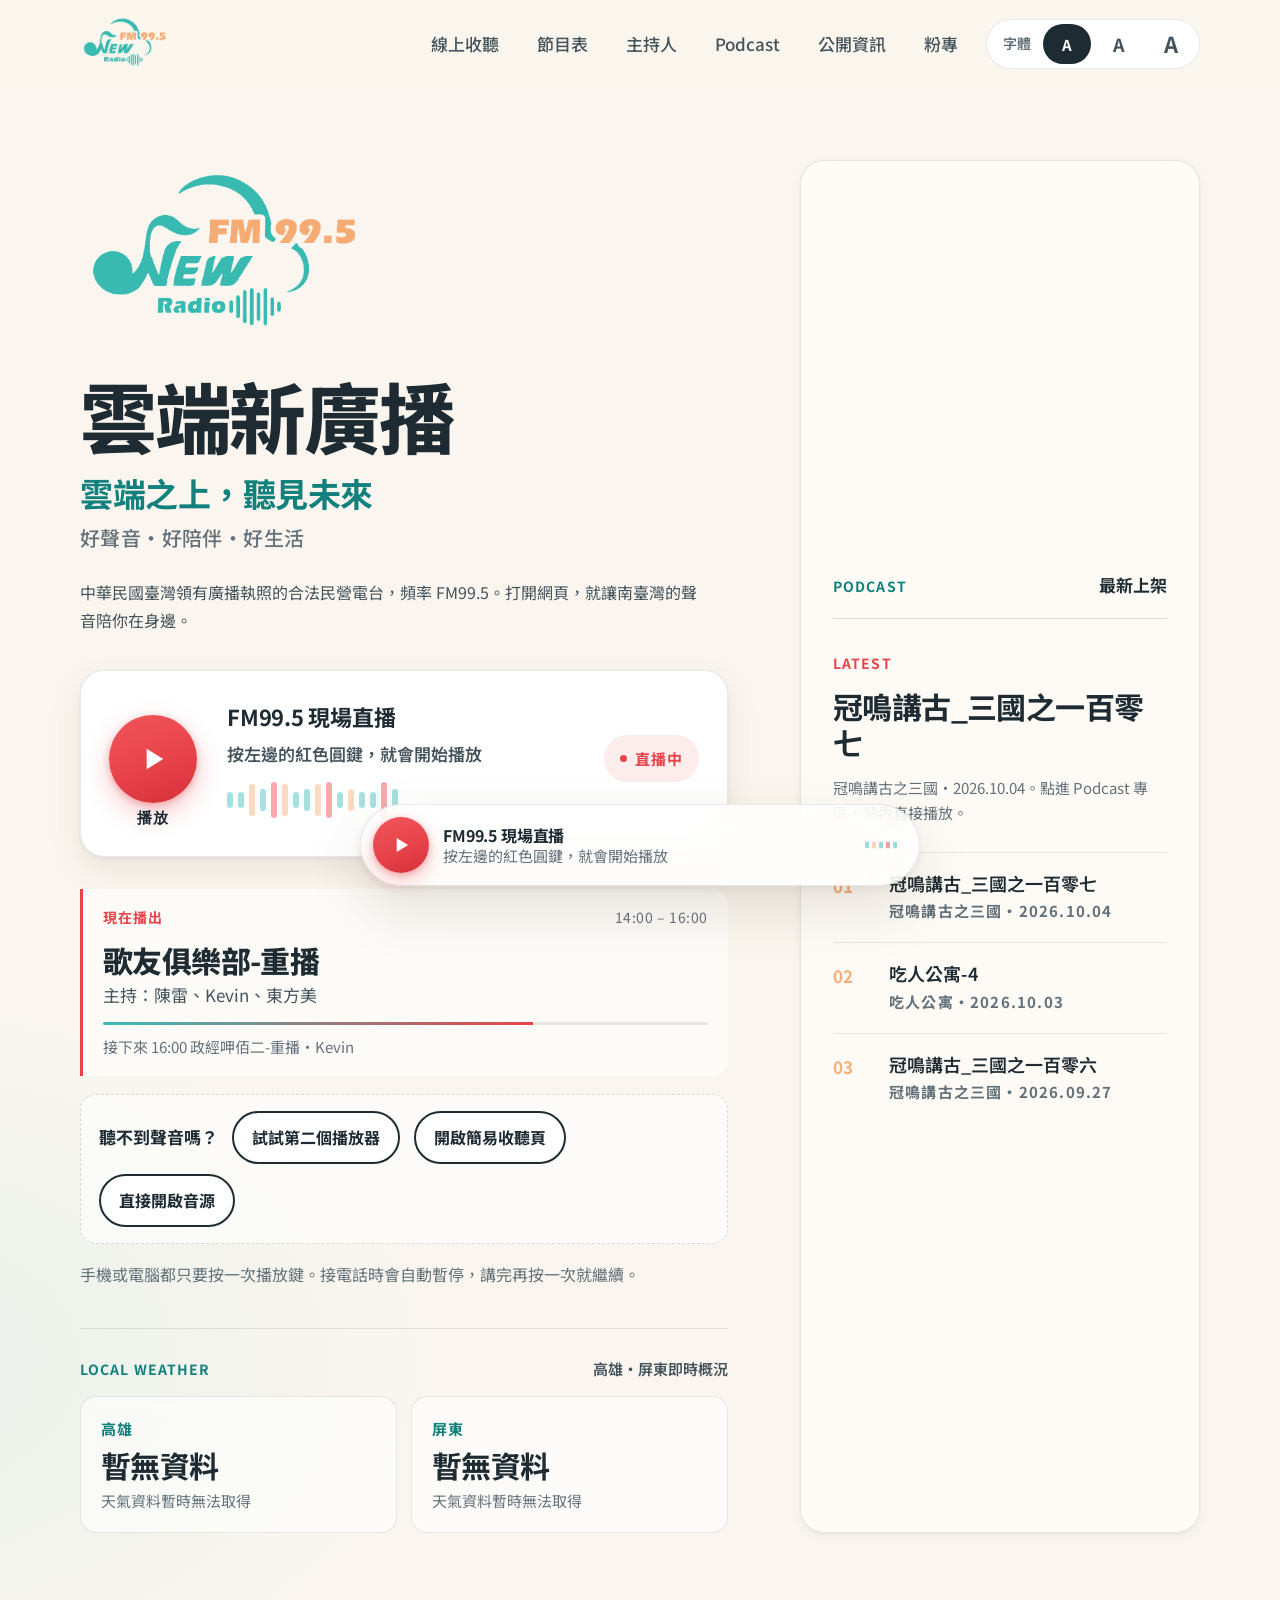
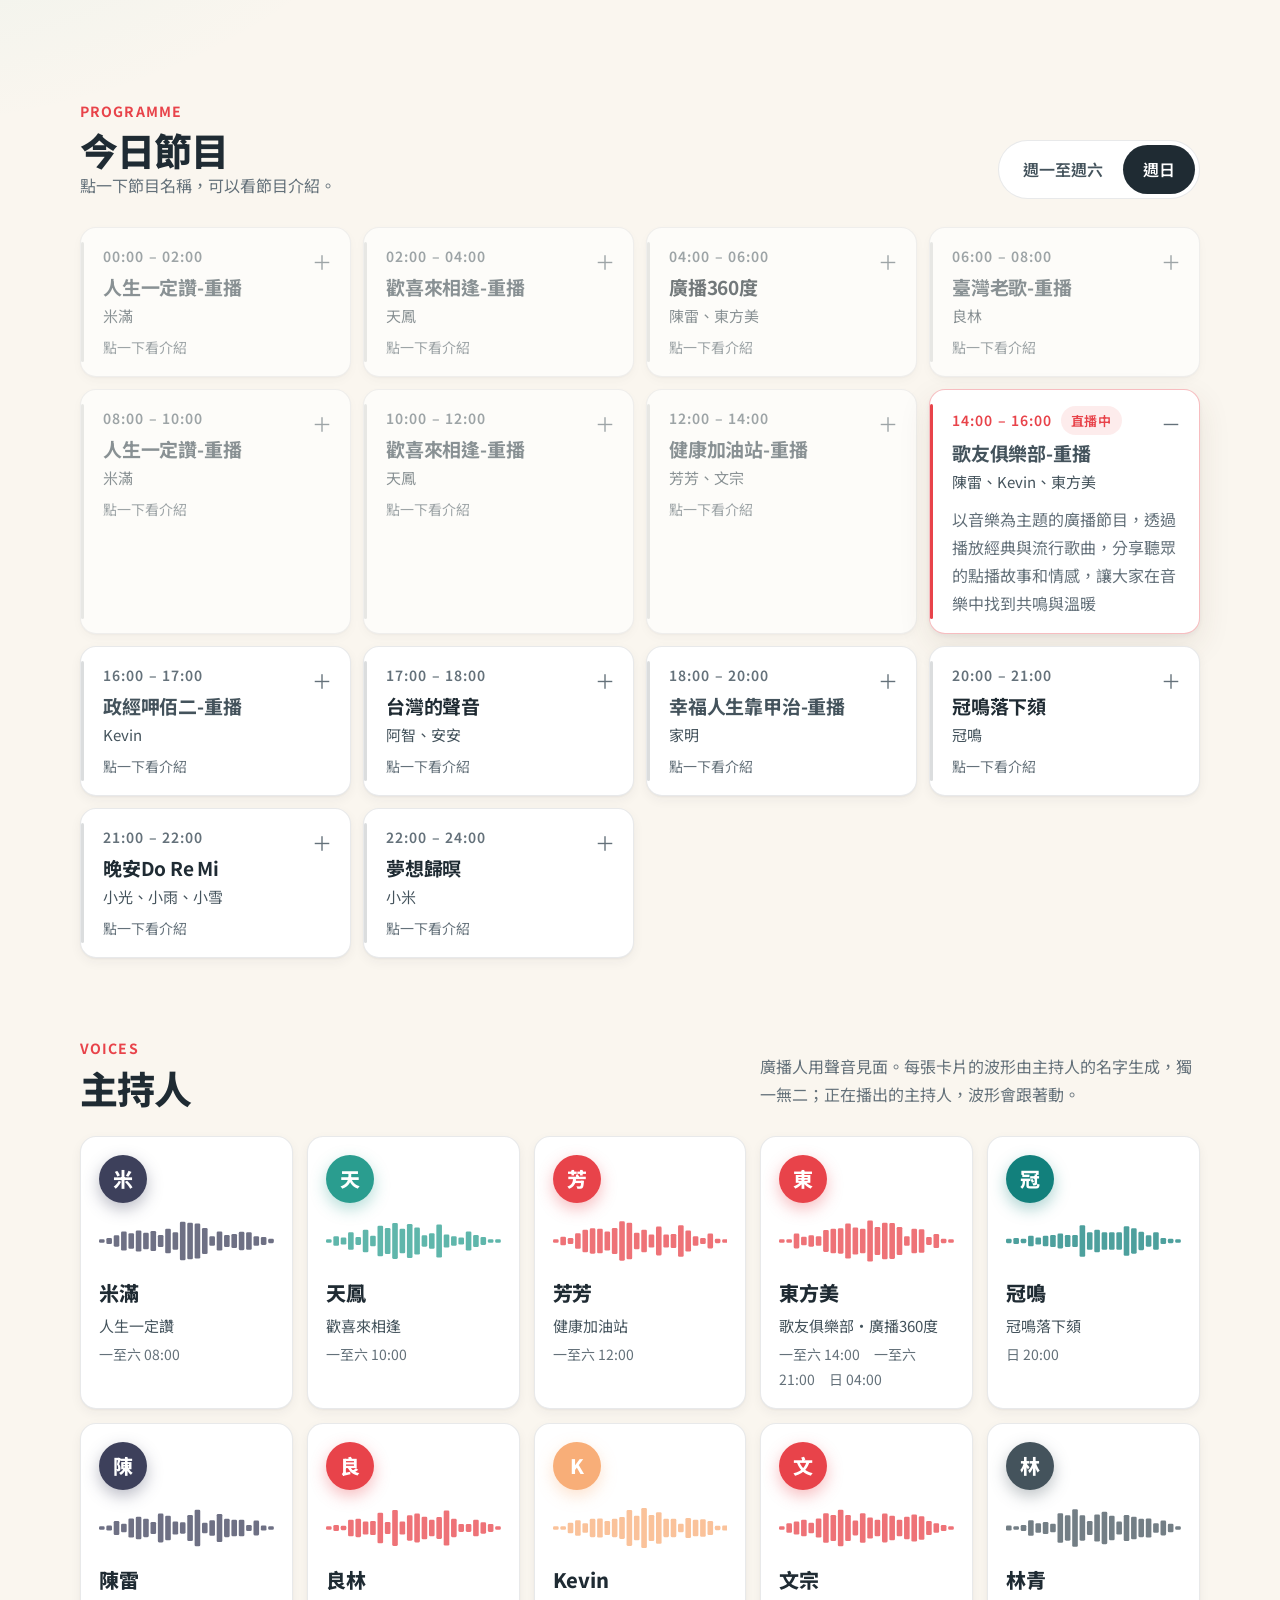
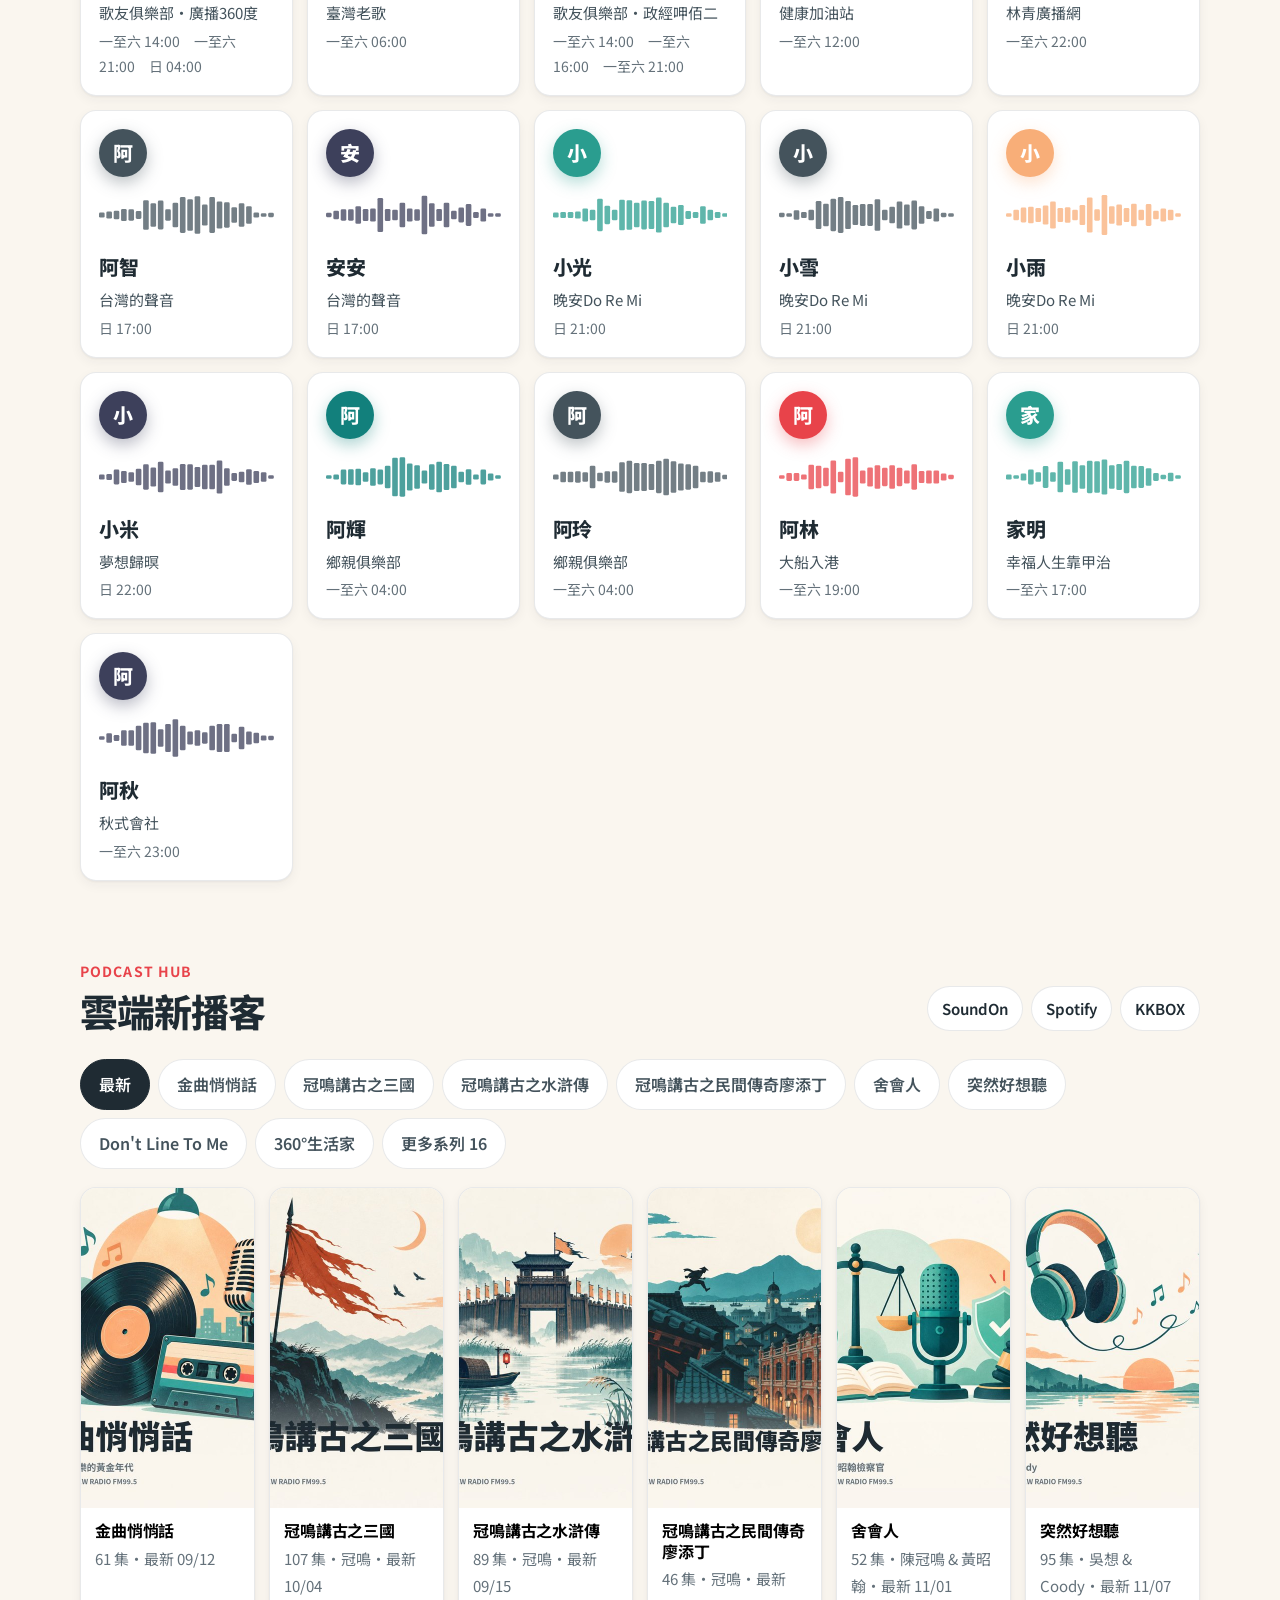
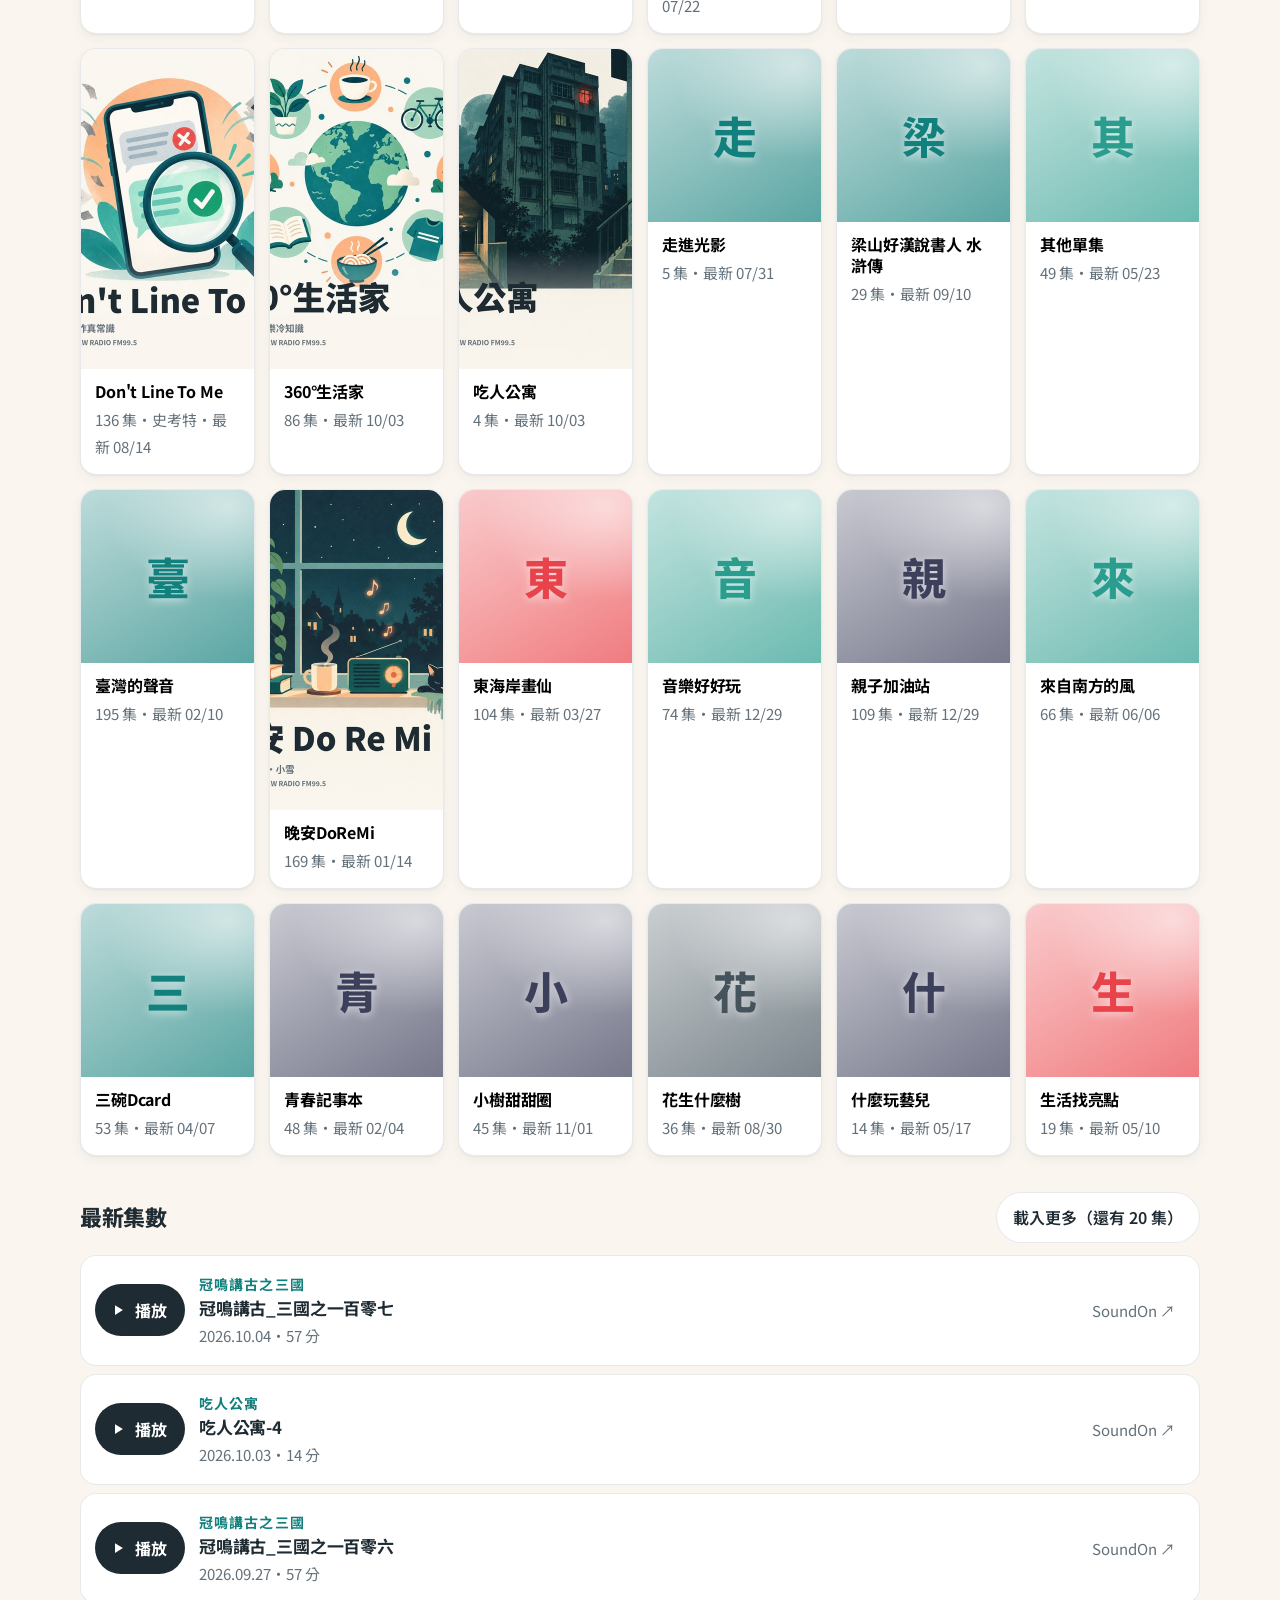
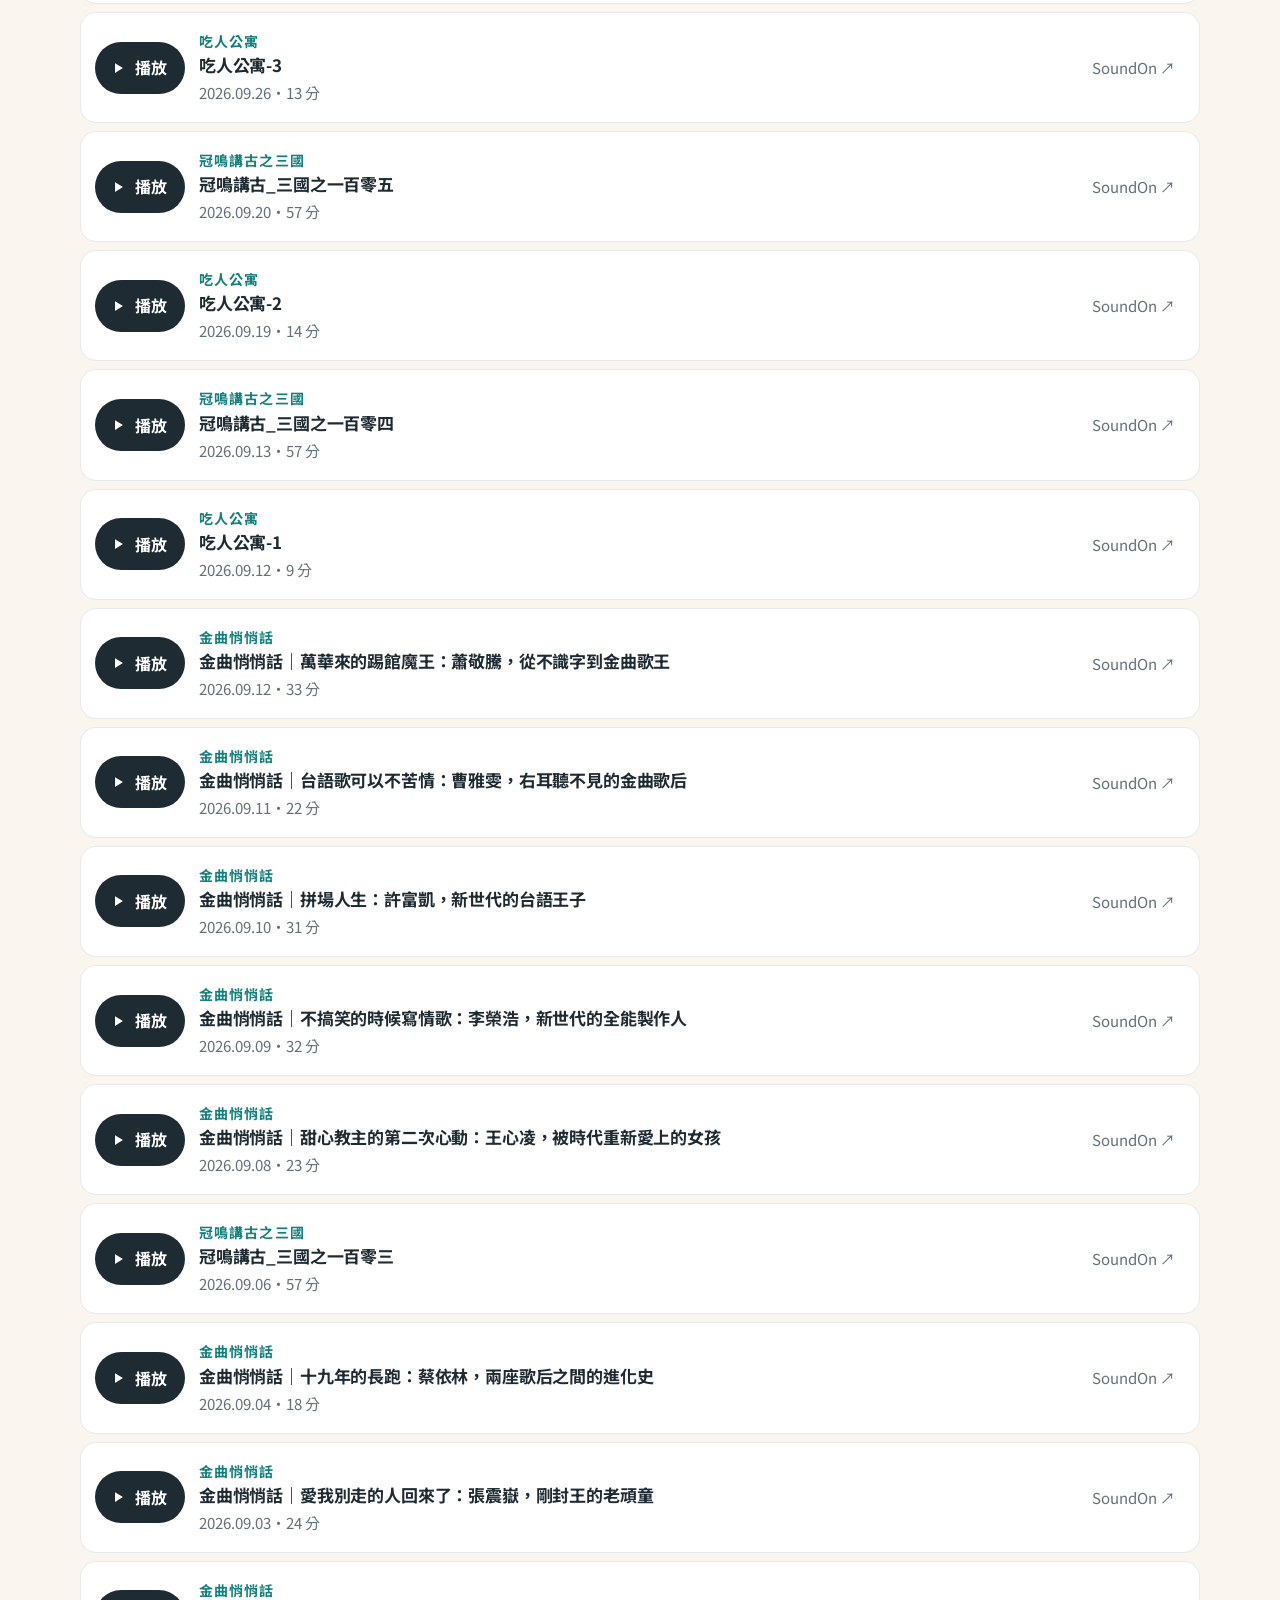
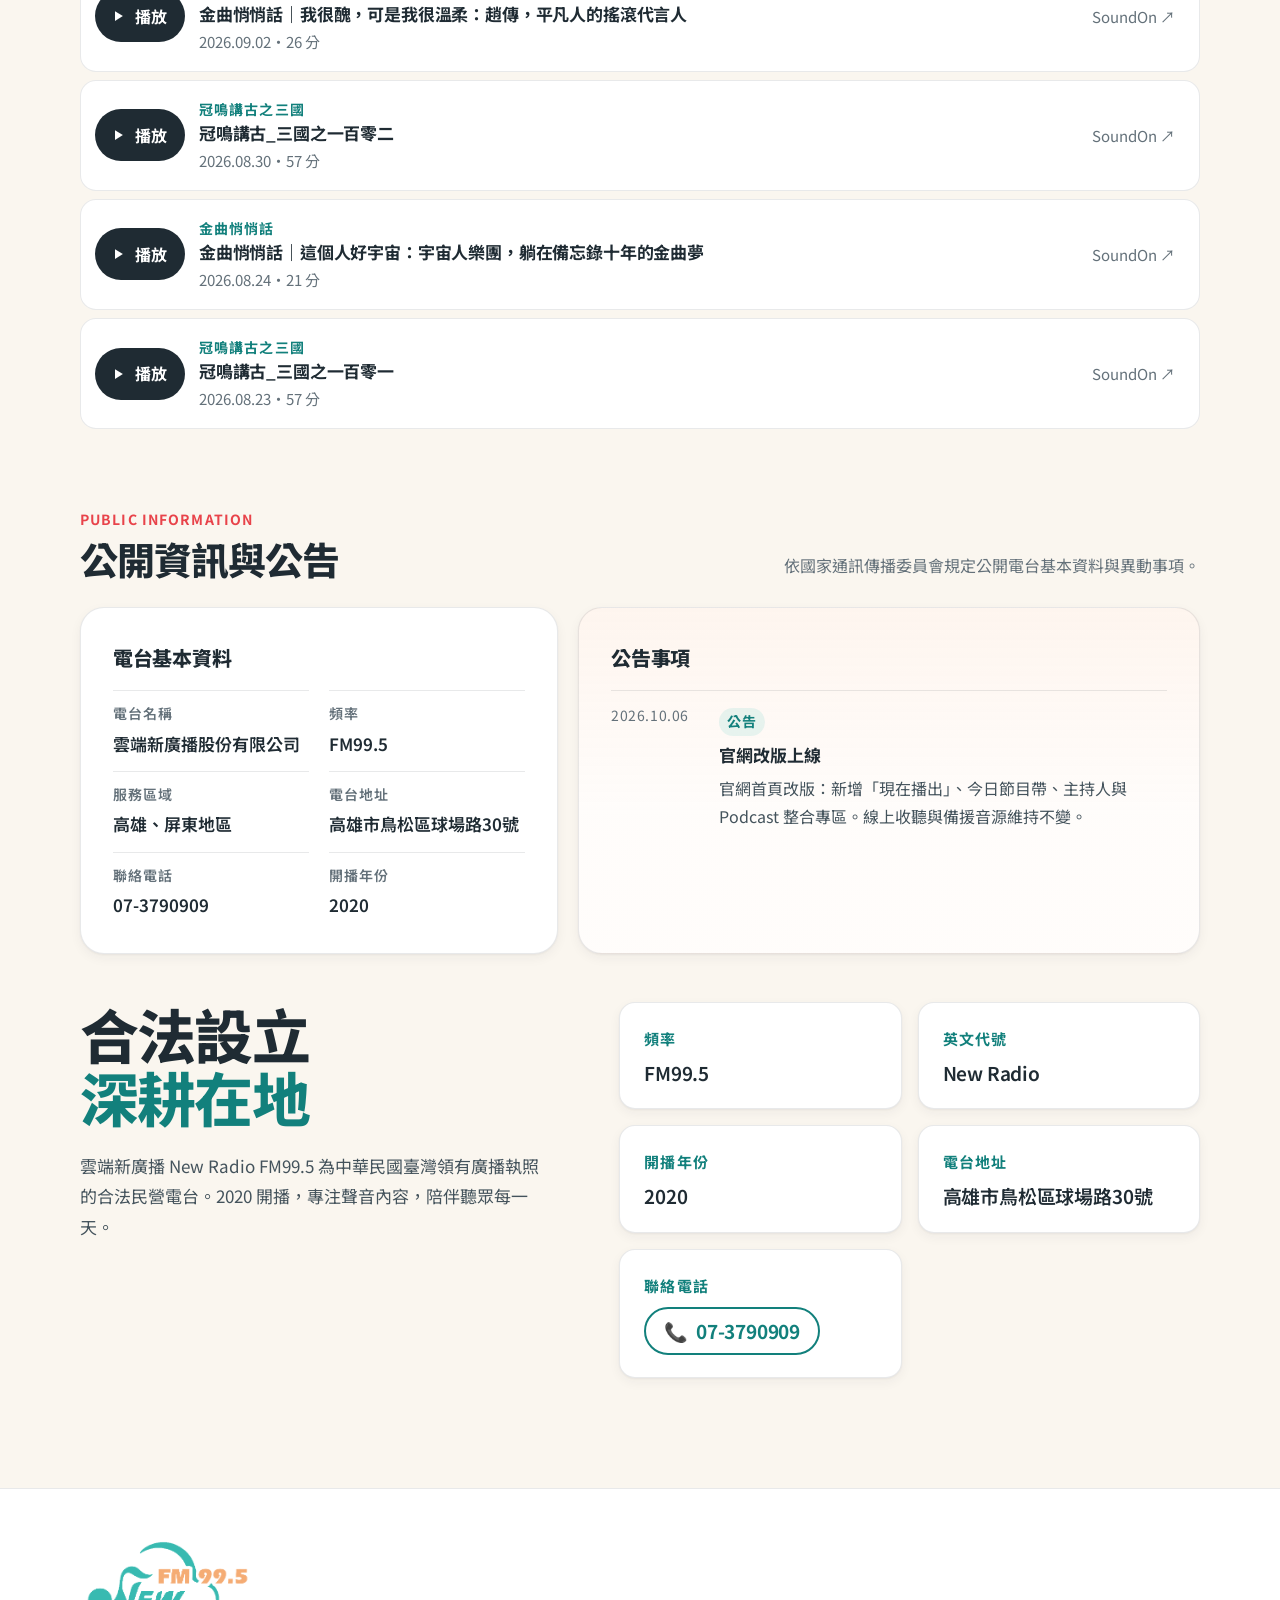
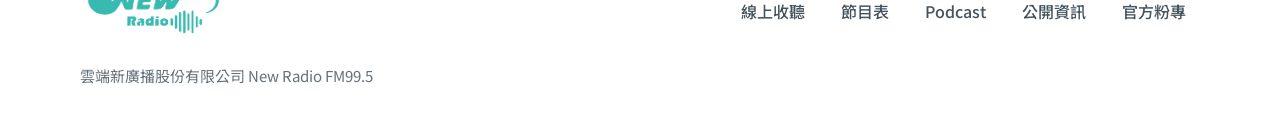
==== commit aeff69af: "官網上線後修正：節目表後台、播放互斥、後台安全與審查修正 - 新增 news/admin/schedule.php 與 news/schedule.php：節目表可在後台編輯、匯入、排序與警告；首頁優" ====
--- a/newradio-site/index.html
+++ b/newradio-site/index.html
@@ -23,8 +23,8 @@
   <link rel="stylesheet" href="css/newradio.css?v=20261006">
   <link rel="stylesheet" href="css/newradio-kit.css?v=20261006">
   <link rel="stylesheet" href="css/site.css?v=20261006">
-  <link rel="stylesheet" href="news/news.css?v=20261007">
-  <link rel="stylesheet" href="css/senior.css?v=20261007">
+  <link rel="stylesheet" href="news/news.css?v=20261007b">
+  <link rel="stylesheet" href="css/senior.css?v=20261007b">
 </head>
 <body>
   <a class="skip-link" href="#listen">跳至線上收聽</a>
@@ -135,12 +135,12 @@
           <span>Podcast</span>
           <strong>最新上架</strong>
         </div>
-        <a class="feature-story" href="#podcast" data-feature-podcast>
+        <a class="feature-story" href="#podcast" data-feature-pod>
           <span>Latest</span>
           <h2>雲端新播客，全部節目一站收齊。</h2>
           <p>1,600 多集內容，直播之外，照自己的步調慢慢聽。</p>
         </a>
-        <div class="story-list" data-podcast-list>
+        <div class="story-list" data-pod-list>
           <a href="#podcast"><span>01</span><strong>最新集數讀取中</strong><small>Latest Episodes</small></a>
         </div>
       </div>
@@ -299,7 +299,7 @@
 
   <script src="js/newradio.js?v=20260507-live-relay"></script>
   <script src="js/ui.js?v=20260921-polish" defer></script>
-  <script src="js/newradio-kit.js?v=20261006" defer></script>
-  <script src="js/site.js?v=20261006" defer></script>
+  <script src="js/newradio-kit.js?v=20261007a" defer></script>
+  <script src="js/site.js?v=20261007b" defer></script>
 </body>
 </html>
--- a/newradio-site/news/news.css
+++ b/newradio-site/news/news.css
@@ -43,7 +43,7 @@
 }
 .news-more button:hover { background: var(--ink); color: #fff; }
 .news-toggle { display: inline-flex; align-items: center; min-height: 44px; margin-top: 4px; padding: 6px 14px; border: 0; border-radius: 999px; background: rgba(57,189,183,.12); color: var(--mint-dark); font: inherit; font-size: 15px; font-weight: 700; cursor: pointer; }
-.news-card.is-collapsed .news-body > *:nth-child(n+3) { display: none; }
+.news-card.is-collapsed .news-body > *:nth-child(n+3):not(.news-toggle) { display: none; }
 @media (max-width: 640px) { .news-section { padding-top: 56px; } .news-grid { grid-template-columns: 1fr; } }
 
 /* ---------- 後台 ---------- */
@@ -115,3 +115,21 @@
   .nr-row-actions { grid-column: 1 / -1; justify-content: flex-start; }
   .nr-thumb { width: 56px; height: 56px; }
 }
+
+/* ---------- 節目表後台 ---------- */
+.nr-warn { padding: 12px 16px; border-radius: 12px; background: rgba(248,174,120,.18); color: var(--ink); font-weight: 500; }
+.nr-warn ul { margin: 6px 0 0; padding-left: 22px; }
+.nr-warn li { margin: 4px 0; }
+.nr-schedule-tools .nr-actions { display: flex; flex-wrap: wrap; gap: 10px; }
+.nr-schedule-tools form { display: inline; }
+.nr-slots { list-style: none; margin: 0 0 14px; padding: 0; display: grid; gap: 14px; }
+.nr-slot { padding: 14px 16px; border: 1px solid var(--line); border-radius: 14px; background: var(--surface); display: grid; gap: 0 16px; grid-template-columns: 1fr 1fr; align-items: end; }
+.nr-slot label { margin-bottom: 10px; }
+.nr-slot-time { display: grid; grid-template-columns: 1fr 1fr; gap: 0 10px; }
+.nr-slot-time input { font-variant-numeric: tabular-nums; }
+.nr-slot-summary { grid-column: 1 / -1; }
+.nr-slot-foot { grid-column: 1 / -1; display: flex; justify-content: space-between; align-items: center; gap: 10px; flex-wrap: wrap; }
+.nr-slot-foot .nr-btn { min-height: 40px; font-size: 15px; }
+@media (max-width: 640px) {
+  .nr-slot { grid-template-columns: 1fr; }
+}
--- a/newradio-site/css/senior.css
+++ b/newradio-site/css/senior.css
@@ -120,7 +120,7 @@
 .pod-seek { height: 28px; }
 .pod-seek::-webkit-slider-thumb { width: 26px; height: 26px; }
 .podcast-player > a.pod-open { font-size: 15px; }
-.podcast-player .section-kicker::before { content: "正在播放・"; color: var(--red); }
+.podcast-player.is-playing .section-kicker::before { content: "正在播放・"; color: var(--red); }
 .show-card { min-height: 48px; }
 
 /* ---------- 主持人、公開資訊 ---------- */
@@ -146,6 +146,15 @@
 .entry-strip a { min-height: 96px; }
 .entry-strip strong { font-size: 19px; }
 .site-footer nav a { font-size: 16px; min-height: 44px; display: inline-flex; align-items: center; }
+/* 頁尾改成跟全站一樣的紙本色；logo 不再套白框。
+   （原版頁尾是深色底 + 白框 logo；logo 另有 height="553" 屬性造成被拉高，一併補 height:auto） */
+.site-footer { background: var(--surface); color: var(--ink); border-top: 1px solid var(--line); }
+.footer-inner img, .hero-logo { height: auto; }
+.footer-inner img { width: 170px; padding: 0; border-radius: 0; background: transparent; }
+.footer-inner > div { max-width: 320px; }
+.footer-inner p { color: var(--muted); font-size: 15px; }
+.footer-inner nav { color: var(--ink-soft); }
+.footer-inner nav a:hover { background: rgba(57,189,183,.12); color: var(--mint-dark); }
 
 /* ---------- 焦點一律看得見 ---------- */
 a:focus-visible, button:focus-visible, summary:focus-visible, input:focus-visible {
@@ -168,6 +177,9 @@
   .listen-help a, .listen-help button { flex: 1 1 100%; }
   .show-grid { grid-template-columns: repeat(2, minmax(0, 1fr)); }
   .pod-time { display: inline; }
+  /* 按鈕放大後一排塞不下，讓它換行，進度條自己一行，整頁才不會左右晃 */
+  .pod-controls { flex-wrap: wrap; }
+  .pod-seek { flex: 1 1 100%; order: 9; }
 }
 
 /* ---------- 偏好減少動態時，連逐字進場也不要 ---------- */
